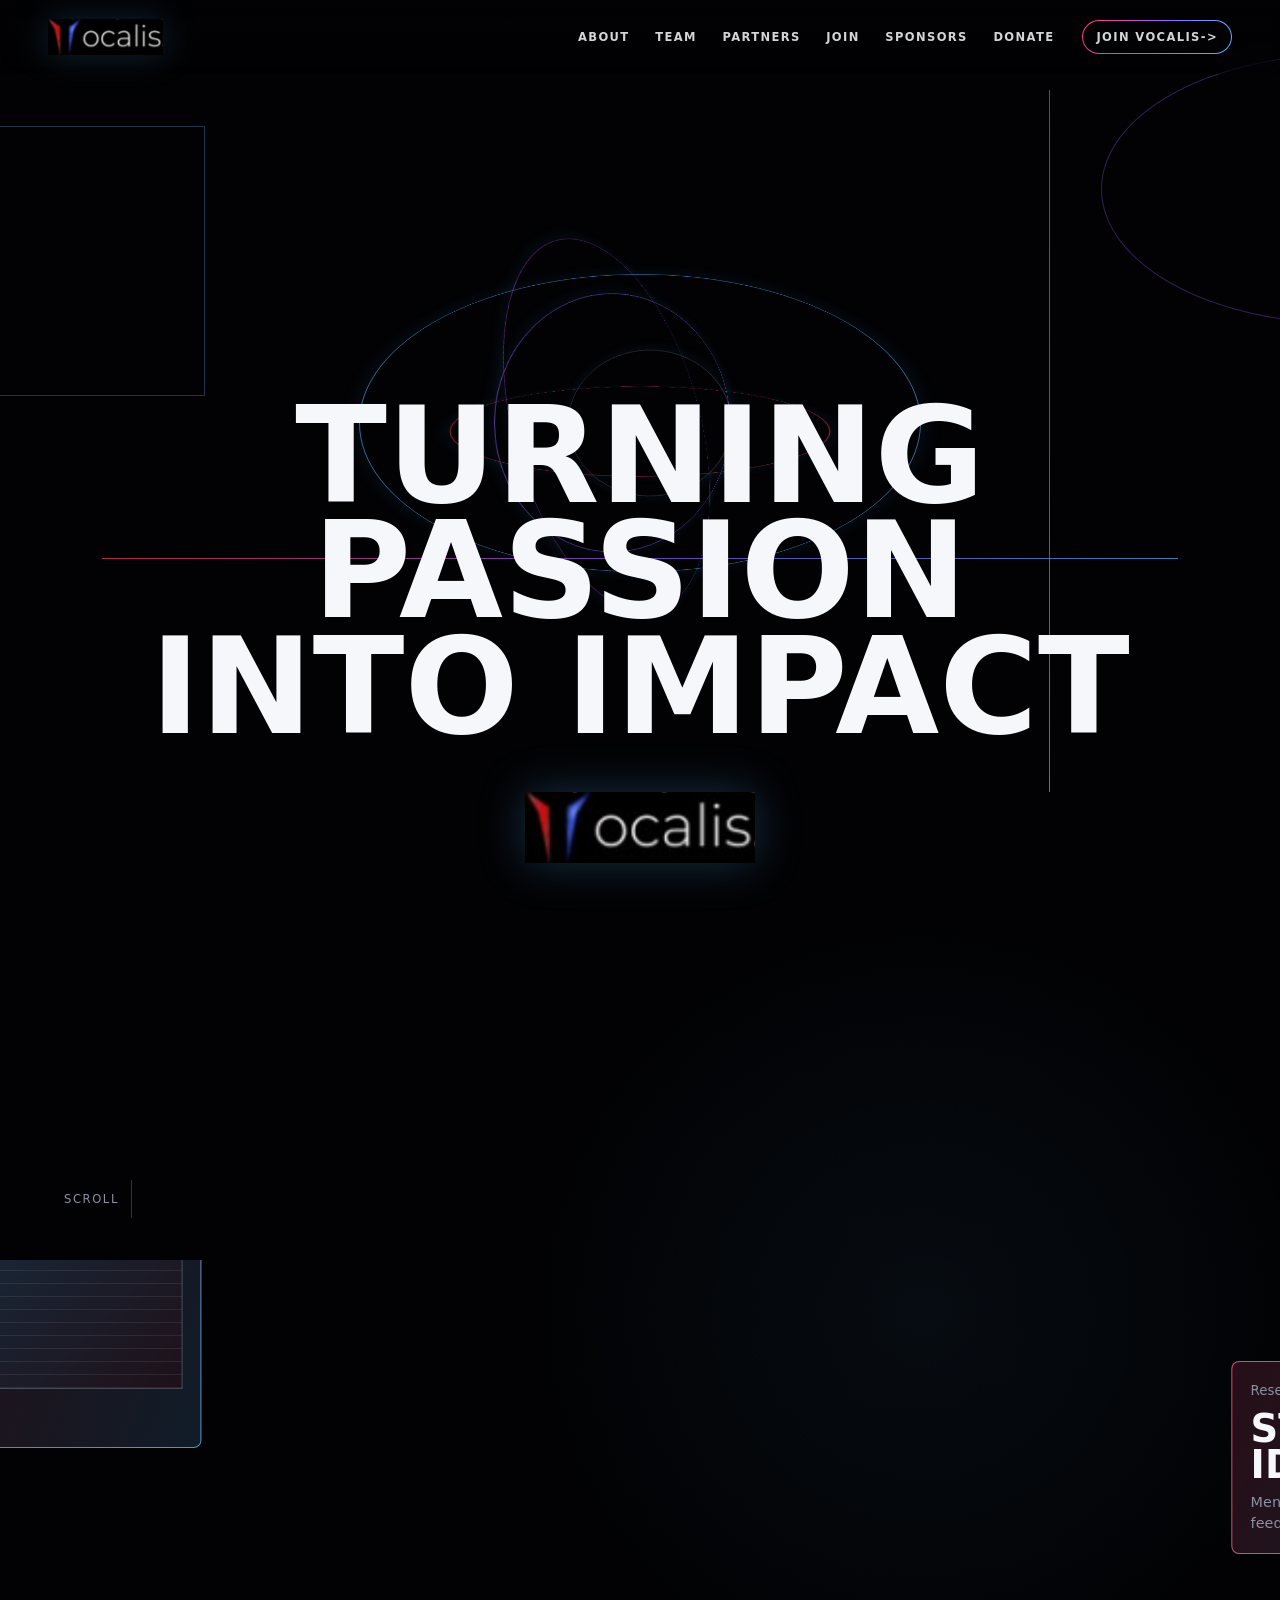
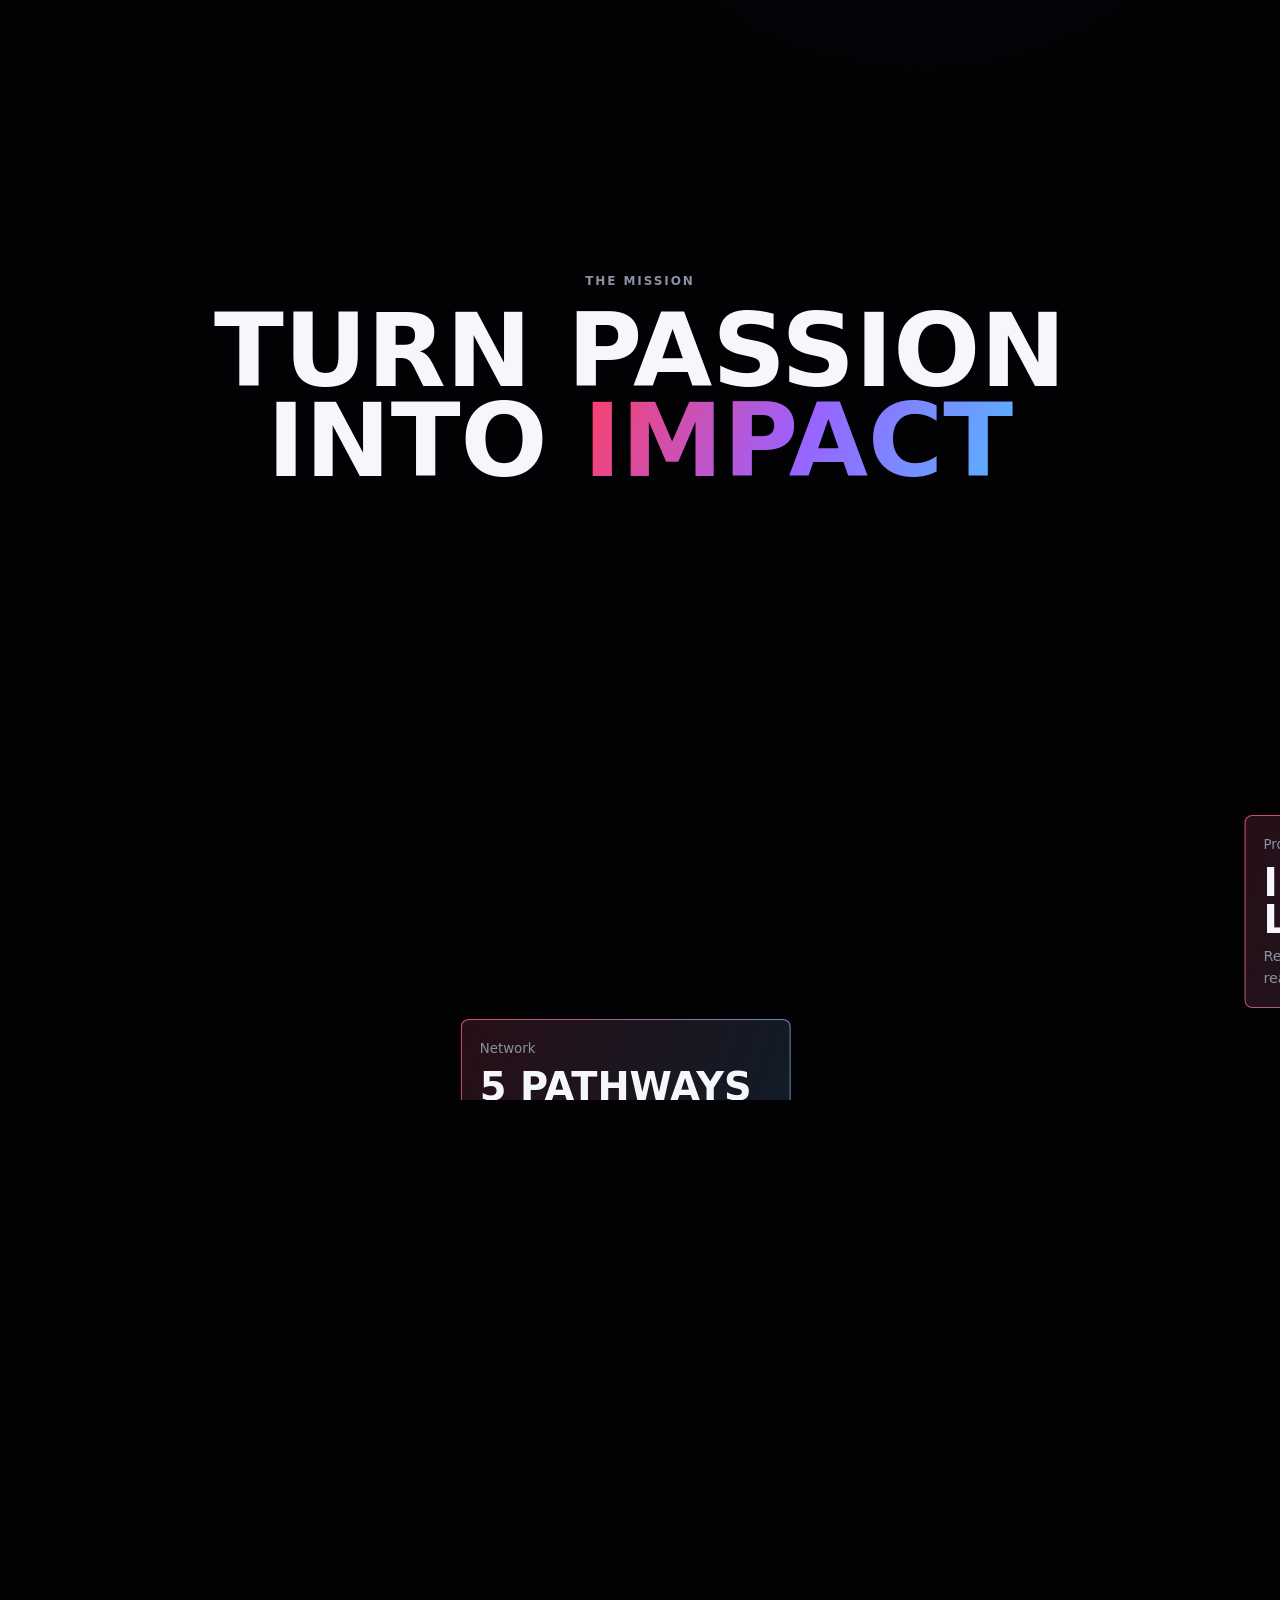
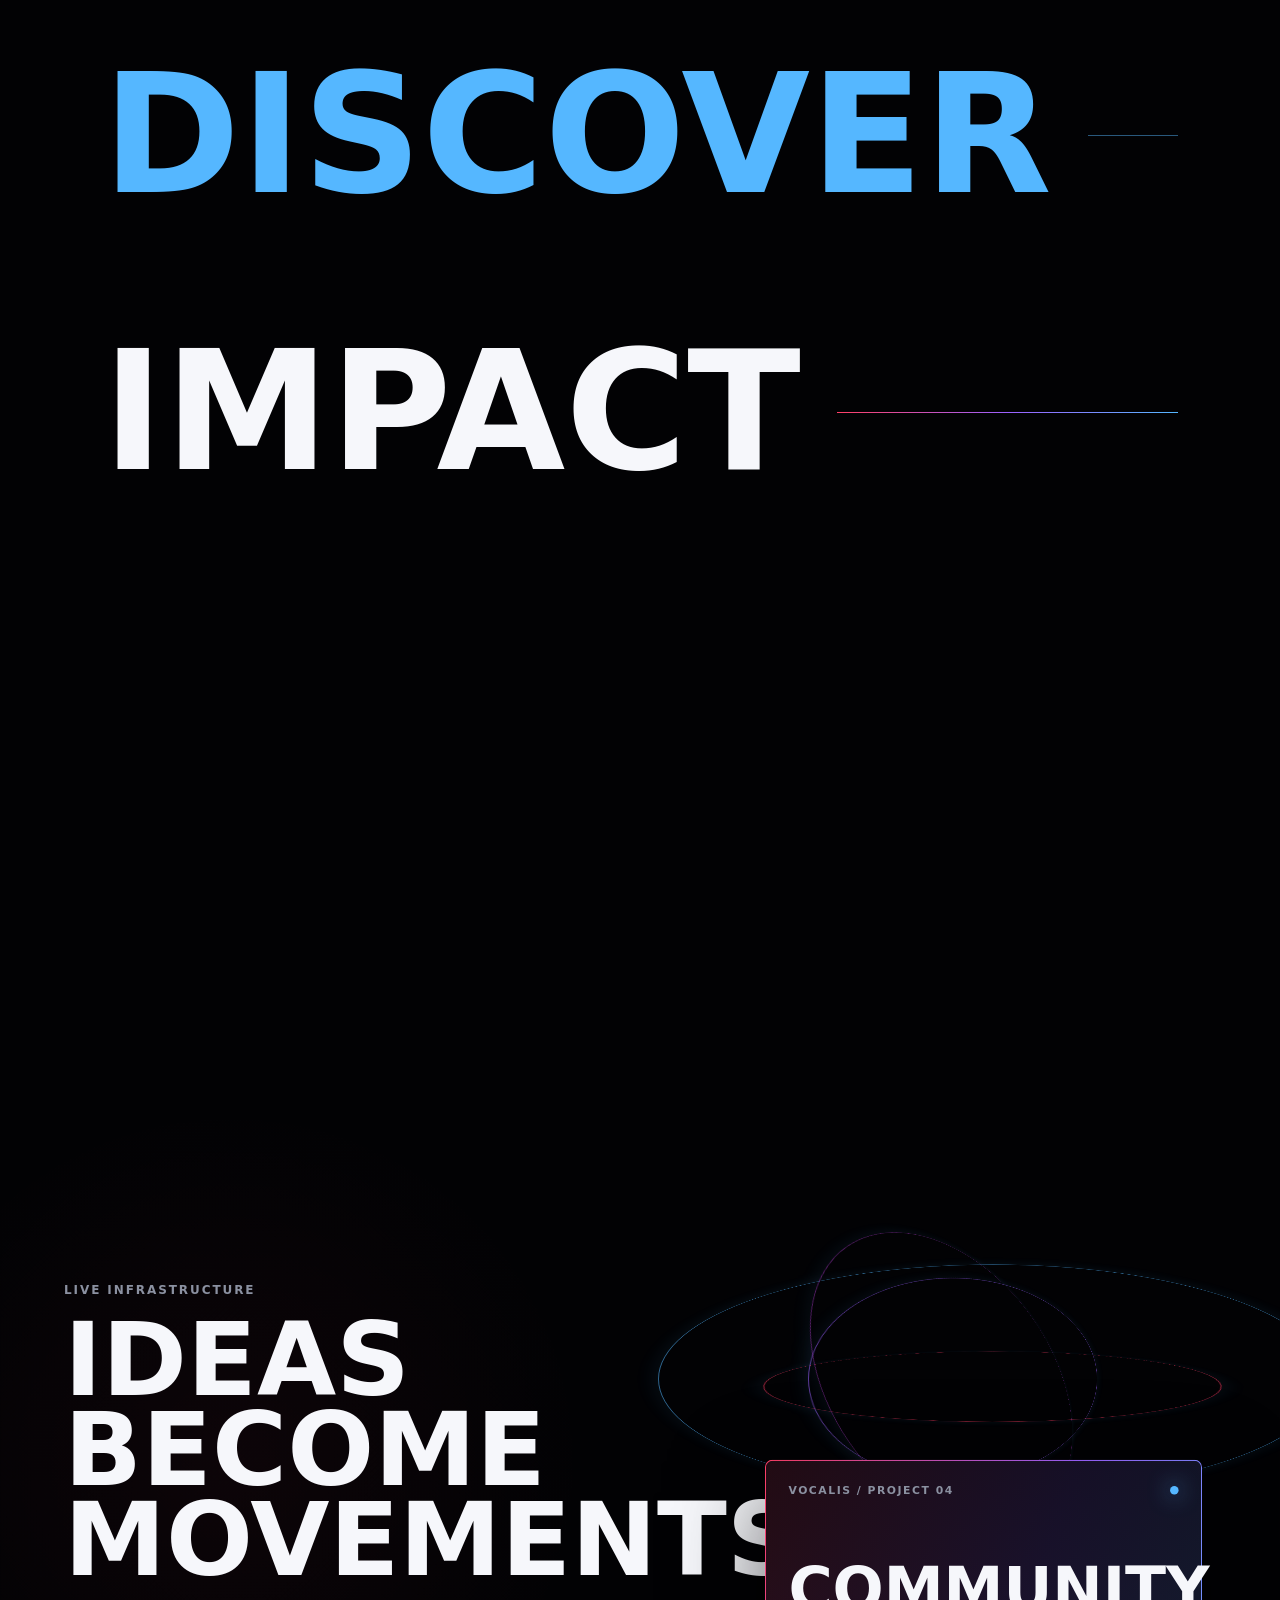
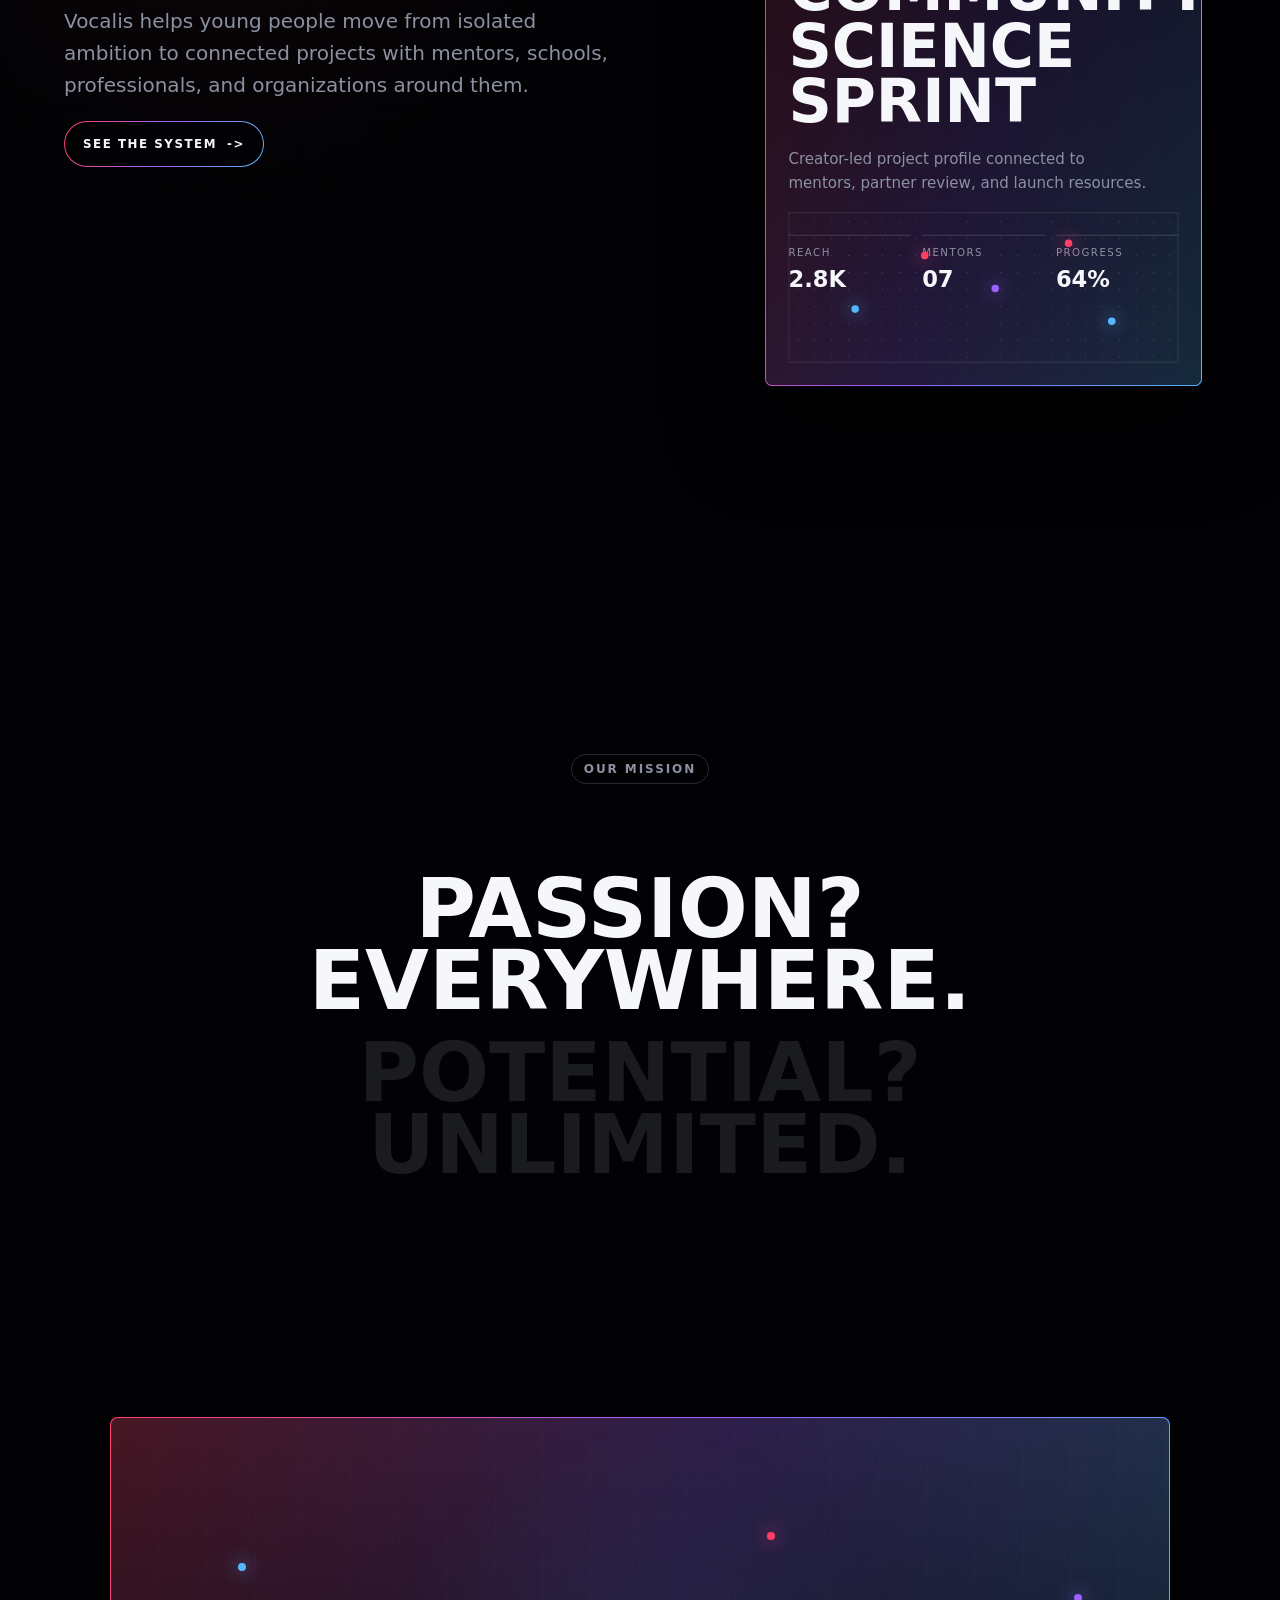
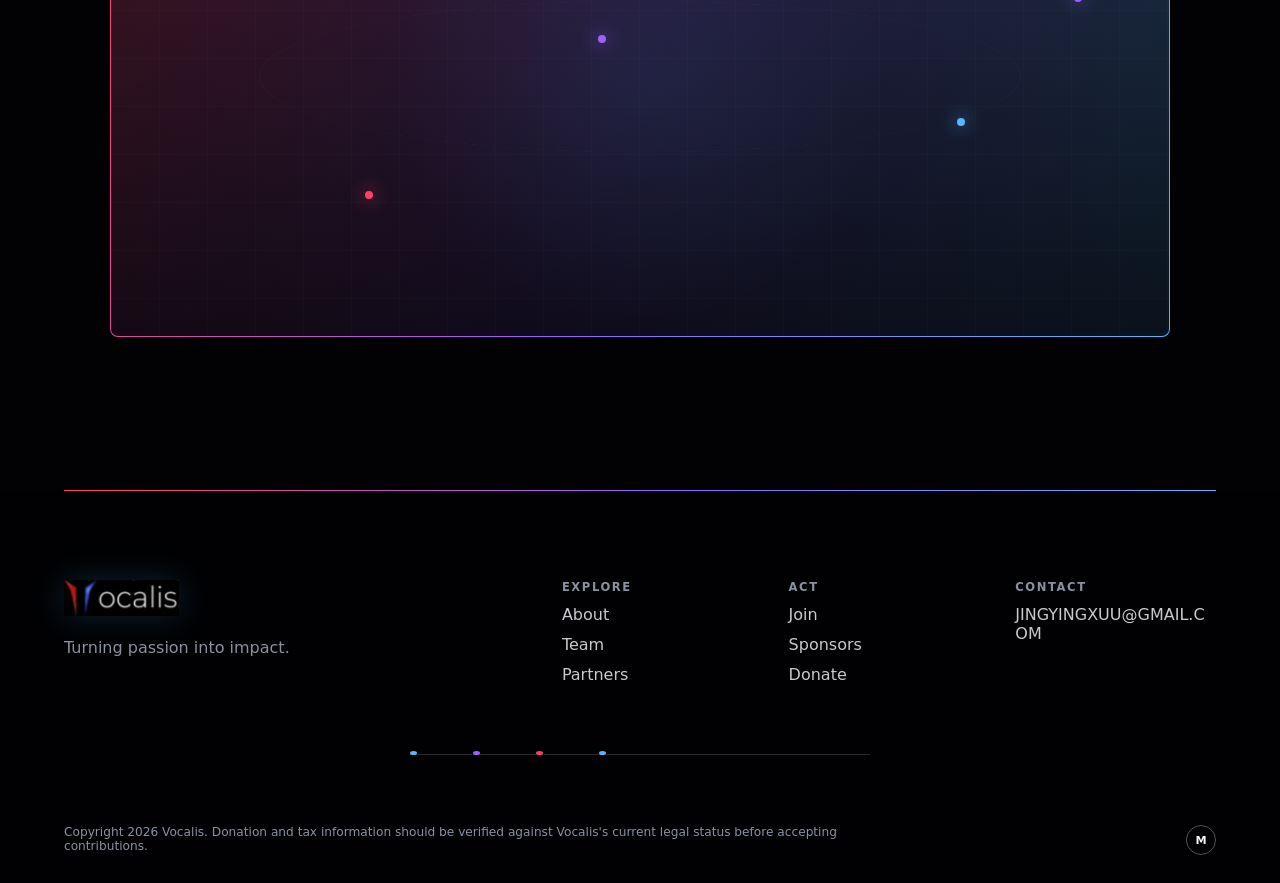
==== index.html @ 4606bf66 "Initial commit" ====
<!doctype html>
<html lang="en">
  <head>
    <meta charset="utf-8">
    <meta name="viewport" content="width=device-width, initial-scale=1">
    <meta name="description" content="Vocalis connects youth ideas with mentorship, resources, professional expertise, and institutional networks.">
    <title>Vocalis | Turning passion into impact</title>
    <link rel="icon" href="favicon.svg" type="image/svg+xml">
    <link rel="stylesheet" href="styles.css">
  </head>
  <body data-page="home">
    <a class="skip-link" href="#main">Skip to content</a>
    <canvas id="network-canvas" aria-hidden="true"></canvas>
    <div class="page-transition" aria-hidden="true"><span></span></div>

    <header class="site-header" data-site-header>
      <a class="brand" href="index.html" aria-label="Vocalis home" data-transition>
        <img class="brand-logo" src="Vocalis Logo.png" alt="Vocalis">
      </a>
      <nav class="primary-nav" aria-label="Primary navigation">
        <a href="about.html" data-transition>About</a>
        <a href="team.html" data-transition>Team</a>
        <a href="partners.html" data-transition>Partners</a>
        <a href="join.html" data-transition>Join</a>
        <a href="sponsors.html" data-transition>Sponsors</a>
        <a href="donate.html" data-transition>Donate</a>
      </nav>
      <a class="header-action" href="join.html" data-transition>Join Vocalis <span aria-hidden="true">-&gt;</span></a>
    </header>

    <main id="main">
      <section class="section home-hero scroll-scene" aria-labelledby="home-title">
        <div class="edge-geometry" aria-hidden="true">
          <span class="corner-frame frame-left"></span>
          <span class="corner-frame frame-right"></span>
          <span class="axis-line axis-one"></span>
          <span class="axis-line axis-two"></span>
        </div>
        <div class="wire-object hero-wire" aria-hidden="true">
          <span class="wire-ring ring-a"></span>
          <span class="wire-ring ring-b"></span>
          <span class="wire-ring ring-c"></span>
          <span class="wire-ring ring-d"></span>
          <span class="wire-ring ring-e"></span>
        </div>
        <div class="hero-center">
          <h1 id="home-title">Turning passion into impact</h1>
          <img class="hero-logo" src="Vocalis Logo.png" alt="Vocalis">
        </div>
        <div class="scroll-indicator" aria-hidden="true">
          <span>Scroll</span>
          <i></i>
        </div>
      </section>

      <section class="section constellation scroll-scene" aria-labelledby="constellation-title">
        <div class="constellation-title">
          <p class="eyebrow">The mission</p>
          <h2 id="constellation-title">Turn passion into <span>impact</span></h2>
        </div>
        <div class="collage-card research-card" style="--from-x: 34vw; --from-y: -24vh;">
          <small>Research</small>
          <strong>Student idea lab</strong>
          <p>Mentorship, review, and expert feedback around early concepts.</p>
        </div>
        <div class="collage-card data-card" style="--from-x: -38vw; --from-y: -2vh;">
          <small>Signal</small>
          <strong>137%</strong>
          <p>More reach when young builders are connected to institutions.</p>
        </div>
        <div class="collage-card photo-card" style="--from-x: -28vw; --from-y: -28vh;">
          <span></span>
          <small>Field note</small>
        </div>
        <div class="collage-card stats-card" style="--from-x: 6vw; --from-y: 34vh;">
          <small>Network</small>
          <strong>5 pathways</strong>
          <p>Students, mentors, leaders, partners, chapters.</p>
        </div>
        <div class="collage-card project-card" style="--from-x: 33vw; --from-y: 25vh;">
          <small>Project</small>
          <strong>Idea to launch</strong>
          <p>Resources move toward the people ready to build.</p>
        </div>
      </section>

      <section class="section action-stack scroll-scene" aria-label="Vocalis process">
        <div class="stack-word word-blue">
          <span>Discover</span>
          <i aria-hidden="true"></i>
        </div>
        <div class="stack-word word-violet">
          <span>Connect</span>
          <i aria-hidden="true"></i>
        </div>
        <div class="stack-word word-red">
          <span>Create</span>
          <i aria-hidden="true"></i>
        </div>
        <div class="stack-word word-white">
          <span>Impact</span>
          <i aria-hidden="true"></i>
        </div>
      </section>

      <section class="section platform-section scroll-scene" aria-labelledby="platform-title">
        <div class="wire-object platform-wire" aria-hidden="true">
          <span class="wire-ring ring-a"></span>
          <span class="wire-ring ring-b"></span>
          <span class="wire-ring ring-c"></span>
          <span class="wire-ring ring-d"></span>
        </div>
        <div class="platform-copy">
          <p class="eyebrow">Live infrastructure</p>
          <h2 id="platform-title">Ideas become movements.</h2>
          <p>Vocalis helps young people move from isolated ambition to connected projects with mentors, schools, professionals, and organizations around them.</p>
          <a class="gradient-button" href="about.html" data-transition>See the system <span aria-hidden="true">-&gt;</span></a>
        </div>
        <div class="project-interface" aria-label="Project profile preview">
          <div class="interface-topline">
            <span>VOCALIS / PROJECT 04</span>
            <i></i>
          </div>
          <h3>Community science sprint</h3>
          <p>Creator-led project profile connected to mentors, partner review, and launch resources.</p>
          <dl>
            <div>
              <dt>Reach</dt>
              <dd>2.8K</dd>
            </div>
            <div>
              <dt>Mentors</dt>
              <dd>07</dd>
            </div>
            <div>
              <dt>Progress</dt>
              <dd>64%</dd>
            </div>
          </dl>
          <div class="interface-map" aria-hidden="true">
            <span style="--x: 16%; --y: 62%;"></span>
            <span style="--x: 34%; --y: 26%;"></span>
            <span style="--x: 52%; --y: 48%;"></span>
            <span style="--x: 71%; --y: 18%;"></span>
            <span style="--x: 82%; --y: 70%;"></span>
          </div>
        </div>
      </section>

      <section class="section mission-burst scroll-scene" aria-labelledby="burst-title">
        <p class="outline-label">Our mission</p>
        <h2 id="burst-title">
          <span>Passion? Everywhere.</span>
          <span>Potential? Unlimited.</span>
          <span>Impact? Make it real.</span>
        </h2>
        <div class="network-window" aria-hidden="true">
          <span class="window-node" style="--x: 12%; --y: 28%;"></span>
          <span class="window-node" style="--x: 24%; --y: 72%;"></span>
          <span class="window-node" style="--x: 46%; --y: 42%;"></span>
          <span class="window-node" style="--x: 62%; --y: 22%;"></span>
          <span class="window-node" style="--x: 80%; --y: 58%;"></span>
          <span class="window-node" style="--x: 91%; --y: 34%;"></span>
        </div>
      </section>
    </main>

    <footer class="site-footer">
      <div class="footer-line" aria-hidden="true"></div>
      <div class="footer-brand">
        <a class="brand" href="index.html" data-transition><img class="brand-logo" src="Vocalis Logo.png" alt="Vocalis"></a>
        <p>Turning passion into impact.</p>
      </div>
      <div class="footer-columns">
        <div>
          <span>Explore</span>
          <a href="about.html" data-transition>About</a>
          <a href="team.html" data-transition>Team</a>
          <a href="partners.html" data-transition>Partners</a>
        </div>
        <div>
          <span>Act</span>
          <a href="join.html" data-transition>Join</a>
          <a href="sponsors.html" data-transition>Sponsors</a>
          <a href="donate.html" data-transition>Donate</a>
        </div>
        <div>
          <span>Contact</span>
          <a href="mailto:JINGYINGXUU@GMAIL.COM">JINGYINGXUU@GMAIL.COM</a>
        </div>
      </div>
      <div class="pulse-line" aria-hidden="true"><span></span><span></span><span></span><span></span></div>
      <div class="footer-bottom">
        <p>Copyright 2026 Vocalis. Donation and tax information should be verified against Vocalis's current legal status before accepting contributions.</p>
        <div class="social-links" aria-label="Contact links">
          <a href="mailto:JINGYINGXUU@GMAIL.COM" aria-label="Email Vocalis">M</a>
        </div>
      </div>
    </footer>
    <script src="script.js"></script>
  </body>
</html>
---- styles.css ----
:root {
  --black: #020204;
  --black-soft: #07080c;
  --panel: rgba(8, 10, 16, 0.74);
  --white: #f6f7fb;
  --muted: #8b91a1;
  --line: rgba(255, 255, 255, 0.13);
  --blue: #55b7ff;
  --violet: #9b61ff;
  --red: #ff3f66;
  --magenta: #db4dff;
  --grad: linear-gradient(110deg, var(--red), var(--violet), var(--blue));
  --max: 1180px;
  --header-h: 74px;
  font-family: Inter, ui-sans-serif, system-ui, -apple-system, BlinkMacSystemFont, "Segoe UI", sans-serif;
}

* {
  box-sizing: border-box;
}

html {
  background: var(--black);
  color: var(--white);
  overflow-x: clip;
  scroll-behavior: smooth;
}

body {
  min-height: 100vh;
  margin: 0;
  overflow-x: clip;
  background:
    radial-gradient(circle at 72% 18%, rgba(85, 183, 255, 0.055), transparent 31vw),
    radial-gradient(circle at 18% 64%, rgba(255, 63, 102, 0.045), transparent 28vw),
    var(--black);
  color: var(--white);
}

body::before {
  position: fixed;
  inset: 0;
  z-index: -3;
  pointer-events: none;
  content: "";
  background-image: radial-gradient(circle, rgba(246, 247, 251, 0.24) 0.8px, transparent 1px);
  background-size: 32px 32px;
  mask-image: linear-gradient(to bottom, rgba(0, 0, 0, 0.94), rgba(0, 0, 0, 0.38));
}

a {
  color: inherit;
  text-decoration: none;
}

button,
input,
textarea,
select {
  font: inherit;
}

button {
  color: inherit;
}

#network-canvas {
  position: fixed;
  inset: 0;
  z-index: -2;
  width: 100%;
  height: 100%;
  pointer-events: none;
}

.skip-link {
  position: fixed;
  left: 16px;
  top: 12px;
  z-index: 100;
  padding: 10px 14px;
  transform: translateY(-150%);
  border: 1px solid var(--blue);
  background: var(--black);
}

.skip-link:focus {
  transform: translateY(0);
}

.site-header {
  position: fixed;
  top: 0;
  left: 0;
  z-index: 40;
  display: grid;
  grid-template-columns: auto 1fr auto;
  align-items: center;
  gap: 28px;
  width: 100%;
  min-height: var(--header-h);
  padding: 18px clamp(18px, 4vw, 48px);
  color: var(--white);
  background: linear-gradient(to bottom, rgba(2, 2, 4, 0.82), rgba(2, 2, 4, 0.18), transparent);
  backdrop-filter: blur(12px);
}

.brand {
  display: inline-flex;
  align-items: center;
  gap: 10px;
  width: max-content;
  font-size: 0.76rem;
  font-weight: 800;
  letter-spacing: 0.12em;
  text-transform: uppercase;
}

.brand-logo {
  display: block;
  width: clamp(92px, 9vw, 132px);
  height: auto;
  filter: drop-shadow(0 0 16px rgba(85, 183, 255, 0.18));
}

.brand-mark,
.hero-logo-mark {
  display: grid;
  place-items: center;
  width: 32px;
  aspect-ratio: 1;
  border: 1px solid transparent;
  border-radius: 50%;
  background:
    linear-gradient(var(--black), var(--black)) padding-box,
    var(--grad) border-box;
  box-shadow: 0 0 28px rgba(85, 183, 255, 0.18);
}

.primary-nav {
  display: flex;
  justify-content: flex-end;
  gap: clamp(12px, 2vw, 26px);
  min-width: 0;
  scrollbar-width: none;
}

.primary-nav::-webkit-scrollbar {
  display: none;
}

.primary-nav a,
.header-action {
  position: relative;
  display: inline-flex;
  align-items: center;
  min-height: 28px;
  font-size: 0.72rem;
  font-weight: 700;
  letter-spacing: 0.12em;
  text-transform: uppercase;
  color: rgba(246, 247, 251, 0.86);
}

.primary-nav a::before {
  position: absolute;
  left: -10px;
  width: 4px;
  height: 4px;
  border-radius: 50%;
  opacity: 0;
  content: "";
  background: var(--blue);
  box-shadow: 0 0 12px var(--blue);
  transform: scale(0.4);
  transition: opacity 180ms ease, transform 180ms ease;
}

.primary-nav a::after {
  position: absolute;
  left: -8px;
  top: 50%;
  width: 0;
  height: 1px;
  content: "";
  background: var(--grad);
  transition: width 220ms ease;
}

.primary-nav a:hover::before,
.primary-nav a:focus-visible::before,
.primary-nav a[aria-current="page"]::before {
  opacity: 1;
  transform: scale(1);
}

.primary-nav a:hover::after,
.primary-nav a:focus-visible::after {
  width: 22px;
}

.header-action {
  justify-content: center;
  padding: 9px 13px;
  border: 1px solid transparent;
  border-radius: 999px;
  background:
    linear-gradient(var(--black), var(--black)) padding-box,
    var(--grad) border-box;
}

.page-transition {
  position: fixed;
  inset: 0;
  z-index: 90;
  display: grid;
  place-items: center;
  visibility: hidden;
  opacity: 0;
  pointer-events: none;
  overflow: hidden;
  background:
    radial-gradient(circle at 50% 50%, rgba(85, 183, 255, 0.08), transparent 16%),
    rgba(2, 2, 4, 0);
  transition: opacity 420ms ease, visibility 420ms ease, background 900ms cubic-bezier(0.16, 1, 0.3, 1);
}

.page-transition::before,
.page-transition::after {
  position: absolute;
  left: 50%;
  top: 50%;
  width: min(140vw, 140vh);
  aspect-ratio: 1;
  border: 1px solid transparent;
  border-radius: 50%;
  content: "";
  opacity: 0;
  transform: translate(-50%, -50%) scale(1.8) rotate(0deg);
  transition: transform 980ms cubic-bezier(0.16, 1, 0.3, 1), opacity 680ms ease;
}

.page-transition::before {
  background:
    radial-gradient(circle, transparent 0 36%, rgba(85, 183, 255, 0.16) 36.2% 36.45%, transparent 36.7%),
    radial-gradient(circle, transparent 0 52%, rgba(155, 97, 255, 0.14) 52.2% 52.45%, transparent 52.7%),
    conic-gradient(from 45deg, rgba(255, 63, 102, 0), rgba(255, 63, 102, 0.4), rgba(155, 97, 255, 0.32), rgba(85, 183, 255, 0.38), rgba(255, 63, 102, 0));
  mask-image: radial-gradient(circle, transparent 0 26%, #000 27% 58%, transparent 59%);
}

.page-transition::after {
  width: min(86vw, 86vh);
  background-image:
    linear-gradient(rgba(246, 247, 251, 0.22) 1px, transparent 1px),
    linear-gradient(90deg, rgba(246, 247, 251, 0.22) 1px, transparent 1px);
  background-size: 44px 44px;
  opacity: 0;
}

.page-transition span {
  position: relative;
  z-index: 2;
  width: 10px;
  aspect-ratio: 1;
  border-radius: 50%;
  background: var(--blue);
  box-shadow: 0 0 30px var(--blue), 0 0 90px rgba(155, 97, 255, 0.65);
  transform: scale(0.35);
  transition: transform 980ms cubic-bezier(0.16, 1, 0.3, 1), box-shadow 980ms ease;
}

.page-transition.is-active {
  visibility: visible;
  opacity: 1;
  background:
    radial-gradient(circle at 50% 50%, rgba(85, 183, 255, 0.12), transparent 19%),
    rgba(2, 2, 4, 0.985);
}

.page-transition.is-active::before,
.page-transition.is-active::after {
  opacity: 1;
  transform: translate(-50%, -50%) scale(0.08) rotate(150deg);
}

.page-transition.is-active span {
  transform: scale(1);
  box-shadow: 0 0 36px var(--blue), 0 0 150px rgba(155, 97, 255, 0.78), 0 0 260px rgba(255, 63, 102, 0.24);
}

.page-transition.is-arriving {
  visibility: visible;
  opacity: 1;
  background:
    radial-gradient(circle at 50% 50%, rgba(85, 183, 255, 0.08), transparent 24%),
    rgba(2, 2, 4, 0);
  animation: transition-arrive 980ms cubic-bezier(0.16, 1, 0.3, 1) forwards;
}

.page-transition.is-arriving::before,
.page-transition.is-arriving::after {
  opacity: 0.9;
  transform: translate(-50%, -50%) scale(0.08) rotate(150deg);
  animation: transition-field-open 980ms cubic-bezier(0.16, 1, 0.3, 1) forwards;
}

.page-transition.is-arriving span {
  transform: scale(1);
  animation: transition-node-open 980ms cubic-bezier(0.16, 1, 0.3, 1) forwards;
}

body.is-page-exiting .site-header,
body.is-page-exiting main,
body.is-page-exiting .site-footer {
  opacity: 0.16;
  filter: blur(8px);
  transform: scale(0.92);
  transform-origin: 50vw 50vh;
  transition: opacity 820ms ease, filter 820ms ease, transform 980ms cubic-bezier(0.16, 1, 0.3, 1);
}

body.is-page-exiting #network-canvas {
  opacity: 0.35;
  filter: blur(2px) saturate(1.5);
  transform: scale(0.82);
  transition: opacity 820ms ease, filter 820ms ease, transform 980ms cubic-bezier(0.16, 1, 0.3, 1);
}

body.is-page-arriving main,
body.is-page-arriving .site-header,
body.is-page-arriving .site-footer {
  animation: page-arrive 980ms cubic-bezier(0.16, 1, 0.3, 1) both;
}

@keyframes transition-arrive {
  0% { opacity: 1; background-color: rgba(2, 2, 4, 0.985); }
  100% { opacity: 0; visibility: hidden; background-color: rgba(2, 2, 4, 0); }
}

@keyframes transition-field-open {
  0% { opacity: 0.9; transform: translate(-50%, -50%) scale(0.08) rotate(150deg); }
  100% { opacity: 0; transform: translate(-50%, -50%) scale(1.65) rotate(310deg); }
}

@keyframes transition-node-open {
  0% { opacity: 1; transform: scale(1); }
  100% { opacity: 0; transform: scale(34); }
}

@keyframes page-arrive {
  0% { opacity: 0.18; filter: blur(8px); transform: scale(1.04); }
  100% { opacity: 1; filter: blur(0); transform: scale(1); }
}

.section {
  position: relative;
  display: grid;
  min-height: 100svh;
  padding: clamp(90px, 12vw, 160px) clamp(18px, 5vw, 70px);
  isolation: isolate;
  overflow-x: clip;
}

.home-hero {
  place-items: center;
  min-height: 140svh;
}

.hero-center {
  position: sticky;
  top: 21vh;
  display: grid;
  place-items: center;
  text-align: center;
  transform: translateY(calc(var(--progress, 0) * -8vh)) scale(calc(1 - var(--progress, 0) * 0.08));
  opacity: calc(1 - var(--progress, 0) * 0.78);
}

.hero-center h1 {
  max-width: 980px;
  margin: 0;
  font-size: clamp(4rem, 10.5vw, 10.5rem);
  line-height: 0.86;
  letter-spacing: 0;
  text-transform: uppercase;
}

.hero-logo {
  display: block;
  width: clamp(150px, 18vw, 250px);
  height: auto;
  margin-top: clamp(24px, 4vw, 48px);
  filter: drop-shadow(0 0 22px rgba(85, 183, 255, 0.25));
}

.hero-logo-mark {
  width: 50px;
  font-size: 1rem;
}

.wire-object {
  position: absolute;
  inset: auto;
  width: min(72vw, 720px);
  aspect-ratio: 1;
  transform-style: preserve-3d;
  perspective: 900px;
  pointer-events: none;
}

.hero-wire {
  top: 7vh;
  left: 50%;
  translate: -50% 0;
  opacity: 0.95;
  transform: rotateX(calc(58deg + var(--progress, 0) * 28deg)) rotateZ(calc(var(--progress, 0) * -42deg));
}

.wire-ring {
  position: absolute;
  inset: 11%;
  border: 1px solid rgba(85, 183, 255, 0.62);
  border-radius: 50%;
  box-shadow: 0 0 30px rgba(85, 183, 255, 0.1);
  animation: ring-spin 16s linear infinite;
}

.wire-ring.ring-b {
  inset: 17%;
  border-color: rgba(155, 97, 255, 0.7);
  animation-duration: 22s;
  transform: rotateY(62deg);
}

.wire-ring.ring-c {
  inset: 24%;
  border-color: rgba(255, 63, 102, 0.68);
  animation-duration: 18s;
  animation-direction: reverse;
  transform: rotateX(64deg);
}

.wire-ring.ring-d {
  inset: 4%;
  border-color: rgba(219, 77, 255, 0.46);
  animation-duration: 27s;
  transform: rotateX(24deg) rotateY(74deg);
}

.wire-ring.ring-e {
  inset: 31%;
  border-color: rgba(246, 247, 251, 0.25);
  animation-duration: 14s;
  transform: rotateY(-54deg);
}

@keyframes ring-spin {
  to {
    rotate: 360deg;
  }
}

.edge-geometry {
  position: absolute;
  inset: 0;
  overflow: hidden;
  pointer-events: none;
}

.corner-frame,
.axis-line {
  position: absolute;
  display: block;
  opacity: 0.68;
}

.corner-frame {
  width: 38vw;
  max-width: 560px;
  aspect-ratio: 1.8;
  border: 1px solid rgba(85, 183, 255, 0.42);
}

.frame-left {
  left: -22vw;
  top: 14vh;
}

.frame-right {
  right: -24vw;
  top: 6vh;
  border-color: rgba(155, 97, 255, 0.48);
  border-radius: 50%;
}

.axis-line {
  background: var(--grad);
  transform: translate3d(calc(var(--progress, 0) * -40px), calc(var(--progress, 0) * 60px), 0);
}

.axis-one {
  top: 62vh;
  left: 8vw;
  width: 84vw;
  height: 1px;
}

.axis-two {
  top: 10vh;
  right: 18vw;
  width: 1px;
  height: 78vh;
}

.scroll-indicator {
  position: absolute;
  left: clamp(18px, 5vw, 70px);
  bottom: 42px;
  display: inline-flex;
  align-items: center;
  gap: 12px;
  font-size: 0.72rem;
  letter-spacing: 0.14em;
  color: var(--muted);
  text-transform: uppercase;
}

.scroll-indicator i {
  position: relative;
  display: block;
  width: 1px;
  height: 38px;
  background: rgba(255, 255, 255, 0.2);
  overflow: hidden;
}

.scroll-indicator i::after {
  position: absolute;
  left: 0;
  top: -18px;
  width: 1px;
  height: 18px;
  content: "";
  background: var(--blue);
  animation: scroll-drop 1.6s ease-in-out infinite;
}

@keyframes scroll-drop {
  to {
    transform: translateY(62px);
  }
}

.constellation {
  min-height: 160svh;
  place-items: center;
  overflow: hidden;
}

.constellation-title {
  position: sticky;
  top: 24vh;
  z-index: 3;
  text-align: center;
}

.eyebrow,
.page-kicker,
.outline-label {
  margin: 0 0 18px;
  font-size: 0.75rem;
  font-weight: 800;
  letter-spacing: 0.16em;
  color: var(--muted);
  text-transform: uppercase;
}

.constellation h2,
.platform-copy h2,
.mission-burst h2,
.page-hero h1,
.about-statement h2,
.network-copy h2,
.founder-copy h2,
.leads-section h2,
.build-with-us h2,
.join-heading h1,
.donate-hero h1,
.donation-section h2,
.sponsor-contact h2 {
  margin: 0;
  font-size: clamp(3.2rem, 8vw, 9.4rem);
  line-height: 0.88;
  letter-spacing: 0;
  text-transform: uppercase;
}

.constellation h2 span,
.sponsors-hero h1 span {
  color: transparent;
  background: var(--grad);
  background-clip: text;
}

.collage-card {
  position: absolute;
  z-index: 2;
  width: min(34vw, 330px);
  min-height: 138px;
  padding: 18px;
  border: 1px solid rgba(255, 255, 255, 0.12);
  border-radius: 8px;
  background:
    linear-gradient(rgba(7, 8, 12, 0.84), rgba(7, 8, 12, 0.84)) padding-box,
    linear-gradient(110deg, rgba(255, 63, 102, 0.8), rgba(85, 183, 255, 0.72)) border-box;
  color: var(--white);
  transform: translate3d(calc((1 - var(--progress, 0)) * var(--from-x)), calc((1 - var(--progress, 0)) * var(--from-y)), 0);
}

.collage-card small,
.collage-card p {
  color: var(--muted);
}

.collage-card strong {
  display: block;
  margin: 12px 0 8px;
  font-size: clamp(1.5rem, 3vw, 2.5rem);
  line-height: 0.95;
  text-transform: uppercase;
}

.collage-card p {
  margin: 0;
  font-size: 0.9rem;
  line-height: 1.5;
}

.research-card {
  top: 22%;
  right: 12%;
}

.data-card {
  top: 43%;
  left: 7%;
  border-color: rgba(255, 63, 102, 0.44);
}

.photo-card {
  top: 16%;
  left: 18%;
  min-height: 210px;
}

.photo-card span {
  display: block;
  width: 100%;
  height: 132px;
  margin-bottom: 14px;
  border: 1px solid rgba(255, 255, 255, 0.18);
  background:
    linear-gradient(0deg, rgba(255, 255, 255, 0.08) 1px, transparent 1px) 0 0 / 100% 13px,
    linear-gradient(135deg, rgba(85, 183, 255, 0.18), rgba(255, 63, 102, 0.08)),
    #0b0d13;
}

.stats-card {
  bottom: 16%;
  left: 30%;
}

.project-card {
  right: 10%;
  bottom: 22%;
}

.action-stack {
  place-content: center;
  min-height: 150svh;
  gap: clamp(10px, 2vw, 22px);
}

.stack-word {
  position: relative;
  display: flex;
  align-items: center;
  gap: clamp(14px, 3vw, 36px);
  width: min(100%, 1120px);
  margin: 0 auto;
  font-size: clamp(4rem, 13vw, 13rem);
  font-weight: 900;
  line-height: 0.82;
  letter-spacing: 0;
  text-transform: uppercase;
  opacity: clamp(0, calc((var(--progress, 0) * 4) - var(--word-step, 0) + 1), 1);
  transform: translateY(calc((1 - var(--progress, 0)) * 22vh));
}

.stack-word:nth-child(1) { --word-step: 0; }
.stack-word:nth-child(2) { --word-step: 1; }
.stack-word:nth-child(3) { --word-step: 2; }
.stack-word:nth-child(4) { --word-step: 3; }

.stack-word i {
  display: block;
  flex: 1;
  min-width: 90px;
  height: 1px;
  background: currentColor;
  opacity: 0.48;
}

.word-blue { color: var(--blue); }
.word-violet { color: var(--violet); }
.word-red { color: var(--red); }
.word-white { color: var(--white); }
.word-white i { background: var(--grad); opacity: 1; }

.platform-section {
  grid-template-columns: minmax(0, 0.9fr) minmax(300px, 0.7fr);
  align-items: center;
  gap: clamp(34px, 7vw, 96px);
  min-height: 150svh;
}

.platform-wire {
  inset: 11vh auto auto 44%;
  width: min(84vw, 860px);
  opacity: 0.9;
  transform: rotateX(70deg) rotateZ(calc(var(--progress, 0) * 85deg));
}

.platform-copy {
  position: relative;
  z-index: 2;
  max-width: 680px;
}

.platform-copy p:not(.eyebrow),
.network-copy p,
.build-with-us p,
.sponsor-copy p,
.sponsor-contact p {
  max-width: 560px;
  color: var(--muted);
  font-size: clamp(1rem, 1.8vw, 1.25rem);
  line-height: 1.6;
}

.gradient-button {
  position: relative;
  display: inline-flex;
  align-items: center;
  justify-content: center;
  gap: 10px;
  min-height: 46px;
  padding: 12px 18px;
  border: 1px solid transparent;
  border-radius: 999px;
  background:
    linear-gradient(var(--black), var(--black)) padding-box,
    var(--grad) border-box;
  color: var(--white);
  font-size: 0.74rem;
  font-weight: 900;
  letter-spacing: 0.13em;
  text-transform: uppercase;
  cursor: pointer;
  transition: transform 180ms ease, box-shadow 180ms ease;
}

.gradient-button:hover,
.gradient-button:focus-visible {
  transform: translateY(-2px);
  box-shadow: 0 0 32px rgba(85, 183, 255, 0.18);
}

.project-interface {
  position: sticky;
  top: 18vh;
  z-index: 3;
  min-height: 560px;
  padding: 24px;
  border: 1px solid transparent;
  border-radius: 8px;
  background:
    linear-gradient(rgba(3, 4, 8, 0.88), rgba(6, 7, 12, 0.8)) padding-box,
    var(--grad) border-box;
  box-shadow: 0 34px 100px rgba(0, 0, 0, 0.6);
  transform: translateY(calc((1 - var(--progress, 0)) * 22vh)) scale(calc(0.94 + var(--progress, 0) * 0.08));
}

.interface-topline {
  display: flex;
  align-items: center;
  justify-content: space-between;
  color: var(--muted);
  font-size: 0.72rem;
  font-weight: 800;
  letter-spacing: 0.14em;
}

.interface-topline i {
  width: 9px;
  aspect-ratio: 1;
  border-radius: 50%;
  background: var(--blue);
  box-shadow: 0 0 24px var(--blue);
}

.project-interface h3 {
  margin: 70px 0 18px;
  font-size: clamp(2.2rem, 5vw, 4.7rem);
  line-height: 0.93;
  text-transform: uppercase;
}

.project-interface p {
  max-width: 390px;
  color: var(--muted);
  line-height: 1.6;
}

.project-interface dl {
  display: grid;
  grid-template-columns: repeat(3, 1fr);
  gap: 12px;
  margin: 42px 0;
}

.project-interface dl div {
  padding-top: 12px;
  border-top: 1px solid rgba(255, 255, 255, 0.16);
}

.project-interface dt {
  color: var(--muted);
  font-size: 0.68rem;
  letter-spacing: 0.14em;
  text-transform: uppercase;
}

.project-interface dd {
  margin: 8px 0 0;
  font-size: 1.5rem;
  font-weight: 900;
}

.interface-map {
  position: absolute;
  left: 24px;
  right: 24px;
  bottom: 24px;
  height: 160px;
  border: 1px solid rgba(255, 255, 255, 0.11);
  background-image: radial-gradient(circle, rgba(246, 247, 251, 0.2) 0.7px, transparent 1px);
  background-size: 18px 18px;
}

.interface-map span,
.window-node {
  position: absolute;
  left: var(--x);
  top: var(--y);
  width: 8px;
  aspect-ratio: 1;
  border-radius: 50%;
  background: var(--blue);
  box-shadow: 0 0 18px var(--blue);
  animation: node-pulse 3.4s ease-in-out infinite;
}

.interface-map span:nth-child(2n),
.window-node:nth-child(2n) {
  background: var(--red);
  box-shadow: 0 0 18px var(--red);
  animation-delay: 0.8s;
}

.interface-map span:nth-child(3n),
.window-node:nth-child(3n) {
  background: var(--violet);
  box-shadow: 0 0 18px var(--violet);
  animation-delay: 1.4s;
}

@keyframes node-pulse {
  50% {
    transform: scale(1.7);
    opacity: 0.55;
  }
}

.mission-burst {
  place-items: center;
  text-align: center;
  gap: clamp(34px, 5vw, 70px);
}

.outline-label {
  display: inline-flex;
  justify-self: center;
  padding: 7px 12px;
  border: 1px solid rgba(255, 255, 255, 0.16);
  border-radius: 999px;
}

.mission-burst h2 {
  display: grid;
  gap: 0.08em;
  max-width: 1100px;
  font-size: clamp(2.5rem, 7vw, 7.8rem);
}

.mission-burst h2 span {
  opacity: clamp(0, calc((var(--progress, 0) * 3) - var(--line-step, 0) + 1), 1);
  transform: scale(calc(0.92 + var(--progress, 0) * 0.08));
}

.mission-burst h2 span:nth-child(1) { --line-step: 0; }
.mission-burst h2 span:nth-child(2) { --line-step: 0.9; }
.mission-burst h2 span:nth-child(3) { --line-step: 1.8; }

.network-window {
  position: relative;
  width: min(1060px, 100%);
  min-height: clamp(280px, 46vw, 520px);
  border: 1px solid transparent;
  border-radius: 8px;
  background:
    radial-gradient(circle at 50% 50%, rgba(85, 183, 255, 0.08), transparent 42%),
    linear-gradient(rgba(7, 8, 12, 0.74), rgba(3, 4, 8, 0.92)) padding-box,
    var(--grad) border-box;
  overflow: hidden;
}

.network-window::before,
.network-window::after,
.node-system::before,
.lead-network::before,
.pathway-field::before,
.teo-visual::before {
  position: absolute;
  inset: 0;
  content: "";
  background-image:
    linear-gradient(rgba(255, 255, 255, 0.08) 1px, transparent 1px),
    linear-gradient(90deg, rgba(255, 255, 255, 0.08) 1px, transparent 1px);
  background-size: 48px 48px;
  opacity: 0.22;
  pointer-events: none;
}

.network-window::after {
  inset: 14%;
  border: 1px solid rgba(85, 183, 255, 0.26);
  border-radius: 50%;
  background: none;
  transform: rotateX(66deg);
}

.page-hero {
  place-content: center;
  min-height: 115svh;
  overflow: hidden;
}

.page-hero::before,
.page-hero::after {
  position: absolute;
  inset: 8%;
  z-index: 0;
  pointer-events: none;
  content: "";
}

.page-hero::before {
  border: 1px solid rgba(85, 183, 255, 0.18);
  border-radius: 50%;
  opacity: 0.72;
  transform: translate3d(calc((0.5 - var(--progress, 0)) * 8vw), calc(var(--progress, 0) * -4vh), 0) rotateX(72deg) rotateZ(calc(var(--progress, 0) * 120deg));
  box-shadow:
    0 0 0 18vw rgba(85, 183, 255, 0.01),
    inset 0 0 60px rgba(155, 97, 255, 0.05);
}

.page-hero::after {
  inset: 0;
  opacity: 0.28;
  background-image:
    linear-gradient(115deg, transparent 0 46%, rgba(255, 63, 102, 0.42) 46.1% 46.18%, transparent 46.3%),
    linear-gradient(68deg, transparent 0 55%, rgba(85, 183, 255, 0.38) 55.1% 55.2%, transparent 55.32%),
    radial-gradient(circle at 72% 32%, rgba(85, 183, 255, 0.2) 0 1px, transparent 1.6px),
    radial-gradient(circle at 24% 74%, rgba(255, 63, 102, 0.2) 0 1px, transparent 1.6px);
  background-size: 100% 100%, 100% 100%, 46px 46px, 38px 38px;
  transform: translateY(calc(var(--progress, 0) * -7vh));
}

.about-hero::before {
  left: 26%;
  right: -12%;
  border-color: rgba(85, 183, 255, 0.22);
}

.team-hero::before {
  inset: 2% -12% 12% 18%;
  border-color: rgba(155, 97, 255, 0.28);
}

.partners-hero::after {
  background-image:
    radial-gradient(circle at 76% 54%, rgba(246, 247, 251, 0.32) 0 1px, transparent 2px),
    radial-gradient(circle at 28% 40%, rgba(85, 183, 255, 0.32) 0 1px, transparent 2px),
    linear-gradient(122deg, transparent 0 58%, rgba(255, 63, 102, 0.45) 58.1% 58.18%, transparent 58.32%);
  background-size: 34px 34px, 42px 42px, 100% 100%;
}

.sponsors-hero::before {
  inset: 18% 2% 8% -18%;
  border-color: rgba(255, 63, 102, 0.22);
}

.page-kicker {
  position: relative;
  z-index: 2;
}

.page-hero h1 {
  position: relative;
  z-index: 2;
}

.sequenced-title {
  display: grid;
  gap: 0.1em;
}

.sequenced-title span {
  opacity: clamp(0, calc((var(--progress, 0) * 3) - var(--seq, 0) + 1), 1);
  transform: translateY(calc((1 - var(--progress, 0)) * 8vh));
}

.sequenced-title span:nth-child(1) { --seq: 0; }
.sequenced-title span:nth-child(2) { --seq: 1; }
.sequenced-title span:nth-child(3) { --seq: 2; }

.about-intro {
  grid-template-columns: 1fr 1fr;
  align-items: center;
  gap: clamp(34px, 6vw, 80px);
}

.about-intro::before,
.network-explainer::before,
.partner-feature::before,
.build-with-us::before,
.join-section::before,
.sponsor-copy::before,
.sponsor-contact::before,
.donation-section::before,
.donate-hero::before {
  position: absolute;
  inset: 8% 4%;
  z-index: 0;
  pointer-events: none;
  content: "";
  opacity: 0.4;
  background:
    radial-gradient(circle at calc(18% + var(--progress, 0) * 58%) 42%, rgba(85, 183, 255, 0.12), transparent 22%),
    radial-gradient(circle at calc(88% - var(--progress, 0) * 48%) 62%, rgba(255, 63, 102, 0.1), transparent 24%),
    linear-gradient(112deg, transparent 0 34%, rgba(85, 183, 255, 0.28) 34.08% 34.16%, transparent 34.28%),
    linear-gradient(62deg, transparent 0 62%, rgba(155, 97, 255, 0.24) 62.08% 62.16%, transparent 62.28%);
  transform: translateY(calc((0.5 - var(--progress, 0)) * 8vh));
}

.about-intro > *,
.network-explainer > *,
.partner-feature > *,
.build-with-us > *,
.join-section > *,
.sponsor-copy > *,
.sponsor-contact > *,
.donation-section > *,
.donate-hero > * {
  position: relative;
  z-index: 2;
}

.about-statement h2 {
  font-size: clamp(3.8rem, 8vw, 8.8rem);
}

.text-block-grid {
  display: grid;
  gap: 18px;
}

.text-block-grid article {
  display: grid;
  grid-template-columns: 48px 1fr;
  gap: 18px;
  padding: 22px 0;
  border-top: 1px solid rgba(255, 255, 255, 0.12);
}

.text-block-grid span {
  color: var(--blue);
  font-size: 0.74rem;
  font-weight: 900;
  letter-spacing: 0.14em;
}

.text-block-grid p {
  margin: 0;
  color: rgba(246, 247, 251, 0.78);
  line-height: 1.7;
}

.network-explainer {
  grid-template-columns: minmax(280px, 0.65fr) minmax(420px, 1fr);
  align-items: center;
  gap: 50px;
}

.node-system {
  position: relative;
  min-height: 560px;
  border: 1px solid rgba(255, 255, 255, 0.12);
  border-radius: 8px;
  overflow: hidden;
  background:
    radial-gradient(circle at calc(20% + var(--progress, 0) * 45%) 45%, rgba(85, 183, 255, 0.12), transparent 34%),
    radial-gradient(circle at 78% 68%, rgba(255, 63, 102, 0.08), transparent 30%);
}

.node-system::after {
  position: absolute;
  inset: 20%;
  content: "";
  border: 1px solid rgba(155, 97, 255, 0.24);
  border-radius: 50%;
  transform: rotateX(64deg) rotateZ(calc(var(--progress, 0) * 50deg));
}

.node-system .node-label:nth-child(1) {
  transform: translate(-50%, -50%) translate(calc(var(--progress, 0) * 10vw), calc(var(--progress, 0) * 8vh));
}

.node-system .node-label:nth-child(2) {
  transform: translate(-50%, -50%) translate(calc(var(--progress, 0) * -9vw), calc(var(--progress, 0) * 9vh));
}

.node-system .node-label:nth-child(4) {
  transform: translate(-50%, -50%) translate(calc(var(--progress, 0) * 8vw), calc(var(--progress, 0) * -8vh));
}

.node-system .node-label:nth-child(5) {
  transform: translate(-50%, -50%) translate(calc(var(--progress, 0) * -10vw), calc(var(--progress, 0) * -7vh));
}

.node-label {
  position: absolute;
  left: var(--x);
  top: var(--y);
  z-index: 2;
  display: inline-flex;
  align-items: center;
  gap: 10px;
  color: rgba(246, 247, 251, 0.86);
  font-size: 0.78rem;
  font-weight: 900;
  letter-spacing: 0.12em;
  text-transform: uppercase;
  transform: translate(-50%, -50%);
}

.node-label::before {
  width: 10px;
  aspect-ratio: 1;
  border-radius: 50%;
  content: "";
  background: var(--blue);
  box-shadow: 0 0 22px var(--blue);
}

.team-hero,
.partners-hero,
.sponsors-hero {
  overflow: hidden;
}

.intersecting-circles {
  position: absolute;
  inset: 0;
  pointer-events: none;
}

.intersecting-circles span {
  position: absolute;
  left: 50%;
  top: 50%;
  width: min(82vw, 900px);
  aspect-ratio: 1;
  border: 1px solid rgba(85, 183, 255, 0.25);
  border-radius: 50%;
  transform: translate(-50%, -50%) rotateX(70deg) rotateZ(var(--r, 0deg));
  animation: slow-rotate 38s linear infinite;
}

.intersecting-circles span:nth-child(2) {
  --r: 60deg;
  border-color: rgba(155, 97, 255, 0.24);
  animation-duration: 46s;
}

.intersecting-circles span:nth-child(3) {
  --r: 120deg;
  border-color: rgba(255, 63, 102, 0.2);
  animation-direction: reverse;
  animation-duration: 54s;
}

@keyframes slow-rotate {
  to {
    rotate: 360deg;
  }
}

.founder-section {
  grid-template-columns: minmax(280px, 0.8fr) minmax(340px, 1fr) minmax(180px, 0.35fr);
  align-items: center;
  gap: clamp(26px, 4vw, 56px);
}

.portrait-frame {
  position: sticky;
  top: 18vh;
  display: block;
  min-height: 620px;
  border: 1px solid transparent;
  border-radius: 8px;
  background:
    linear-gradient(rgba(5, 6, 10, 0.86), rgba(5, 6, 10, 0.86)) padding-box,
    var(--grad) border-box;
  overflow: hidden;
  transition: transform 220ms ease, box-shadow 220ms ease;
}

.portrait-frame:hover,
.portrait-frame:focus-visible {
  transform: translateY(-4px);
  box-shadow: 0 0 60px rgba(85, 183, 255, 0.18);
}

.portrait-image {
  position: absolute;
  inset: 0;
  width: 100%;
  height: 100%;
  object-fit: cover;
  object-position: center;
  filter: grayscale(0.08) contrast(1.08) saturate(0.92);
}

.portrait-placeholder {
  position: absolute;
  inset: 0;
  display: grid;
  place-items: center;
  background:
    linear-gradient(0deg, rgba(255, 255, 255, 0.075) 1px, transparent 1px) 0 0 / 100% 16px,
    radial-gradient(circle at 50% 32%, rgba(246, 247, 251, 0.14), transparent 14%),
    linear-gradient(135deg, rgba(85, 183, 255, 0.1), rgba(255, 63, 102, 0.07));
}

.portrait-placeholder span {
  display: grid;
  place-items: center;
  width: 148px;
  aspect-ratio: 1;
  border: 1px solid rgba(246, 247, 251, 0.2);
  border-radius: 50%;
  color: rgba(246, 247, 251, 0.86);
  font-size: 3.5rem;
  font-weight: 900;
}

.portrait-frame i {
  position: absolute;
  left: 0;
  right: 0;
  height: 1px;
  background: rgba(246, 247, 251, 0.6);
  transform: translateX(calc((1 - var(--progress, 0)) * -24%));
}

.portrait-frame i:nth-of-type(1) { top: 28%; }
.portrait-frame i:nth-of-type(2) { top: 39%; transform: translateX(calc((1 - var(--progress, 0)) * 18%)); }
.portrait-frame i:nth-of-type(3) { top: 58%; }
.portrait-frame i:nth-of-type(4) { top: 73%; transform: translateX(calc((1 - var(--progress, 0)) * 28%)); }

.founder-copy h2 {
  margin-bottom: 28px;
}

.founder-copy p:not(.eyebrow) {
  color: rgba(246, 247, 251, 0.78);
  line-height: 1.7;
}

.profile-meta {
  align-self: end;
  padding-bottom: 7vh;
}

.profile-meta dl {
  display: grid;
  gap: 20px;
}

.profile-meta dt {
  color: var(--muted);
  font-size: 0.68rem;
  letter-spacing: 0.14em;
  text-transform: uppercase;
}

.profile-meta dd {
  margin: 5px 0 0;
  font-weight: 900;
  text-transform: uppercase;
}

.leads-section {
  align-content: center;
}

.lead-network {
  position: relative;
  display: grid;
  grid-template-columns: minmax(220px, 0.42fr) minmax(420px, 0.85fr);
  gap: clamp(22px, 4vw, 56px);
  align-items: center;
  width: min(1080px, 100%);
  min-height: 640px;
  margin-top: 50px;
  padding: clamp(24px, 5vw, 56px);
  border-top: 1px solid rgba(255, 255, 255, 0.12);
  border-bottom: 1px solid rgba(255, 255, 255, 0.12);
  overflow: hidden;
  background:
    radial-gradient(circle at 78% 38%, rgba(85, 183, 255, 0.1), transparent 30%),
    radial-gradient(circle at 18% 72%, rgba(255, 63, 102, 0.08), transparent 28%);
}

.lead-network::after {
  position: absolute;
  left: 4%;
  right: 4%;
  top: 54%;
  height: 1px;
  content: "";
  background: var(--grad);
  opacity: 0.5;
  transform: rotate(calc(-7deg + var(--progress, 0) * 13deg));
  transform-origin: center;
}

.lead-map-node {
  position: absolute;
  left: var(--x);
  top: var(--y);
  z-index: 1;
  width: 8px;
  aspect-ratio: 1;
  border-radius: 50%;
  background: var(--blue);
  box-shadow: 0 0 24px var(--blue);
  opacity: 0.78;
  animation: node-pulse 3.4s ease-in-out infinite;
}

.lead-map-node:nth-child(2n) {
  background: var(--violet);
  box-shadow: 0 0 24px var(--violet);
}

.lead-map-node:nth-child(3n) {
  background: var(--red);
  box-shadow: 0 0 24px var(--red);
}

.lead-node {
  position: relative;
  z-index: 2;
  max-width: 310px;
}

.lead-node-compact {
  grid-column: 1;
  max-width: 100%;
  padding: 22px 0 22px 24px;
  border-left: 1px solid rgba(255, 255, 255, 0.14);
  background: linear-gradient(90deg, rgba(255, 255, 255, 0.035), transparent 62%);
}

.marketing-a {
  align-self: end;
}

.marketing-b {
  align-self: start;
}

.lead-node::before {
  display: block;
  width: 13px;
  aspect-ratio: 1;
  margin-bottom: 14px;
  border-radius: 50%;
  content: "";
  background: var(--blue);
  box-shadow: 0 0 24px var(--blue);
  transition: transform 180ms ease;
}

.lead-node:hover::before {
  transform: scale(1.7);
}

.lead-node span {
  color: var(--muted);
  font-size: 0.72rem;
  font-weight: 900;
  letter-spacing: 0.13em;
  text-transform: uppercase;
}

.lead-node h3 {
  margin: 8px 0 0;
  font-size: clamp(1.75rem, 3.4vw, 3.8rem);
  line-height: 0.9;
  text-transform: uppercase;
}

.sebastian-profile {
  position: relative;
  z-index: 3;
  display: grid;
  grid-column: 2;
  grid-row: 1 / span 2;
  grid-template-columns: minmax(150px, 0.42fr) minmax(260px, 1fr);
  gap: clamp(18px, 3vw, 34px);
  align-items: center;
  padding: clamp(18px, 3vw, 30px);
  border: 1px solid transparent;
  border-radius: 8px;
  background:
    linear-gradient(rgba(5, 6, 10, 0.76), rgba(5, 6, 10, 0.9)) padding-box,
    var(--grad) border-box;
  box-shadow: 0 28px 90px rgba(0, 0, 0, 0.42);
  transform: translateY(calc((1 - var(--progress, 0)) * 8vh));
  transition: transform 220ms ease, box-shadow 220ms ease;
}

.sebastian-profile:hover,
.sebastian-profile:focus-visible {
  transform: translateY(calc((1 - var(--progress, 0)) * 8vh - 4px));
  box-shadow: 0 0 70px rgba(155, 97, 255, 0.2);
}

.sebastian-profile img {
  width: 100%;
  aspect-ratio: 1;
  border: 1px solid rgba(255, 255, 255, 0.14);
  border-radius: 50%;
  object-fit: cover;
  filter: grayscale(0.18) contrast(1.08) saturate(0.88);
}

.sebastian-profile span {
  color: var(--muted);
  font-size: 0.72rem;
  font-weight: 900;
  letter-spacing: 0.13em;
  text-transform: uppercase;
}

.sebastian-profile h3 {
  margin: 10px 0 16px;
  font-size: clamp(2.2rem, 4.8vw, 5.4rem);
  line-height: 0.88;
  text-transform: uppercase;
}

.sebastian-profile p {
  margin: 0 0 12px;
  color: rgba(246, 247, 251, 0.74);
  line-height: 1.6;
}

.partners-hero h1 span {
  display: inline-block;
  transform: translateX(calc((1 - var(--progress, 0)) * 16vw));
}

.partner-feature {
  grid-template-columns: 0.75fr minmax(320px, 0.9fr) 0.55fr;
  align-items: center;
  gap: clamp(24px, 4vw, 52px);
}

.partner-feature::before {
  opacity: 0.52;
  background:
    radial-gradient(circle at 50% 50%, rgba(255, 63, 102, 0.13), transparent 28%),
    linear-gradient(90deg, transparent 0 12%, rgba(85, 183, 255, 0.3) 12.08% 12.18%, transparent 12.28%),
    linear-gradient(120deg, transparent 0 70%, rgba(255, 63, 102, 0.3) 70.08% 70.18%, transparent 70.28%);
}

.partner-copy p,
.partner-description p {
  color: rgba(246, 247, 251, 0.74);
  line-height: 1.7;
}

.teo-visual {
  position: relative;
  display: grid;
  min-height: 440px;
  padding: 30px;
  border: 1px solid transparent;
  border-radius: 8px;
  background:
    linear-gradient(rgba(6, 7, 12, 0.72), rgba(6, 7, 12, 0.82)) padding-box,
    var(--grad) border-box;
  overflow: hidden;
}

.teo-visual small {
  color: var(--muted);
  font-size: 0.72rem;
  font-weight: 900;
  letter-spacing: 0.14em;
  text-transform: uppercase;
}

.teo-visual h2 {
  align-self: center;
  margin: 0;
  font-size: clamp(6rem, 18vw, 14rem);
  line-height: 0.78;
  text-align: center;
}

.teo-visual p {
  align-self: end;
  margin: 0;
  color: var(--muted);
  font-weight: 900;
  letter-spacing: 0.12em;
  text-transform: uppercase;
}

.teo-visual em {
  position: absolute;
  right: 22px;
  bottom: 22px;
  font-style: normal;
  font-size: 0.72rem;
  font-weight: 900;
  letter-spacing: 0.14em;
  text-transform: uppercase;
}

.teo-nodes {
  position: absolute;
  inset: 0;
  opacity: 0.2;
  background-image: radial-gradient(circle, rgba(246, 247, 251, 0.65) 1px, transparent 1.5px);
  background-size: 28px 28px;
  transition: opacity 220ms ease, background-size 220ms ease;
}

.teo-visual:hover .teo-nodes,
.teo-visual:focus-visible .teo-nodes {
  opacity: 0.58;
  background-size: 20px 20px;
}

.build-with-us {
  align-content: center;
  max-width: 1040px;
}

.large-line {
  color: var(--white) !important;
  font-size: clamp(2rem, 6vw, 6rem) !important;
  font-weight: 900;
  line-height: 0.94 !important;
  text-transform: uppercase;
}

.understated-link {
  display: inline-flex;
  width: max-content;
  max-width: 100%;
  margin-top: 24px;
  color: rgba(246, 247, 251, 0.74);
  font-size: 0.78rem;
  font-weight: 900;
  letter-spacing: 0.12em;
  text-transform: uppercase;
  overflow-wrap: anywhere;
}

.understated-link:hover,
.understated-link:focus-visible {
  color: var(--white);
}

.join-section {
  min-height: 120svh;
  padding-top: calc(var(--header-h) + 54px);
}

.join-heading {
  position: relative;
  z-index: 2;
}

.pathway-field {
  position: relative;
  min-height: min(72svh, 720px);
  margin-top: 42px;
  border: 1px solid rgba(255, 255, 255, 0.12);
  border-radius: 8px;
  overflow: hidden;
  background:
    radial-gradient(circle at var(--cursor-x, 50%) var(--cursor-y, 50%), rgba(85, 183, 255, 0.13), transparent 22%),
    radial-gradient(circle at 75% 30%, rgba(255, 63, 102, 0.08), transparent 28%);
}

.pathway-field::after {
  position: absolute;
  inset: 9%;
  z-index: 0;
  border: 1px solid rgba(85, 183, 255, 0.18);
  border-radius: 50%;
  content: "";
  pointer-events: none;
  transform: rotateX(68deg) rotateZ(calc(var(--progress, 0) * 80deg));
}

.pathway-lines {
  position: absolute;
  inset: 0;
  z-index: 1;
  width: 100%;
  height: 100%;
  pointer-events: none;
}

.pathway-lines line {
  stroke: url(#pathwayGradient);
  stroke-width: 1;
  opacity: 0.72;
}

.pathway-node {
  position: absolute;
  left: var(--x);
  top: var(--y);
  z-index: 2;
  display: grid;
  width: min(260px, 34vw);
  min-height: 94px;
  padding: 0 0 0 30px;
  border: 0;
  background: transparent;
  text-align: left;
  transform: translate(-50%, -50%);
  cursor: pointer;
}

.pathway-node::before {
  position: absolute;
  left: 0;
  top: 10px;
  width: 14px;
  aspect-ratio: 1;
  border-radius: 50%;
  content: "";
  background: var(--blue);
  box-shadow: 0 0 26px var(--blue);
  transition: transform 180ms ease, background 180ms ease, box-shadow 180ms ease;
}

.pathway-node span {
  font-size: clamp(1.35rem, 3.4vw, 3.4rem);
  font-weight: 900;
  line-height: 0.92;
  text-transform: uppercase;
}

.pathway-node small {
  max-width: 270px;
  margin-top: 10px;
  color: var(--muted);
  line-height: 1.45;
  opacity: 0;
  transition: opacity 180ms ease;
}

.pathway-node:hover::before,
.pathway-node:focus-visible::before,
.pathway-node.is-selected::before {
  transform: scale(1.7);
  background: var(--red);
  box-shadow: 0 0 32px var(--red);
}

.pathway-node:hover small,
.pathway-node:focus-visible small,
.pathway-node.is-selected small {
  opacity: 1;
}

.pathway-field.has-selection .pathway-node {
  opacity: 0.28;
  filter: grayscale(0.5);
}

.pathway-field.has-selection .pathway-node.is-selected {
  left: 50%;
  top: 46%;
  opacity: 1;
  filter: none;
}

.begin-application {
  position: absolute;
  left: 50%;
  bottom: 40px;
  z-index: 3;
  opacity: 0;
  pointer-events: none;
  transform: translate(-50%, 12px);
}

.pathway-field.has-selection .begin-application {
  opacity: 1;
  pointer-events: auto;
  transform: translate(-50%, 0);
}

.application-dialog {
  max-width: min(620px, calc(100vw - 28px));
  padding: 0;
  border: 0;
  background: transparent;
  color: var(--white);
}

.application-dialog::backdrop {
  background: rgba(2, 2, 4, 0.82);
  backdrop-filter: blur(8px);
}

.dialog-panel {
  position: relative;
  display: grid;
  gap: 16px;
  padding: clamp(22px, 4vw, 36px);
  border: 1px solid transparent;
  border-radius: 8px;
  background:
    linear-gradient(rgba(6, 7, 12, 0.96), rgba(6, 7, 12, 0.96)) padding-box,
    var(--grad) border-box;
}

.dialog-panel h2 {
  margin: 0 0 4px;
  font-size: clamp(2rem, 6vw, 4rem);
  line-height: 0.92;
  text-transform: uppercase;
}

.dialog-panel label {
  display: grid;
  gap: 8px;
  color: var(--muted);
  font-size: 0.76rem;
  font-weight: 900;
  letter-spacing: 0.12em;
  text-transform: uppercase;
}

.dialog-panel input,
.dialog-panel textarea,
.dialog-panel select {
  width: 100%;
  border: 1px solid rgba(255, 255, 255, 0.16);
  border-radius: 4px;
  padding: 12px 13px;
  background: rgba(255, 255, 255, 0.04);
  color: var(--white);
}

.dialog-panel select option {
  color: #020204;
}

.icon-close {
  position: absolute;
  right: 16px;
  top: 16px;
  display: grid;
  place-items: center;
  width: 32px;
  aspect-ratio: 1;
  border: 1px solid rgba(255, 255, 255, 0.18);
  border-radius: 50%;
  background: transparent;
  cursor: pointer;
}

.sponsors-hero h1 {
  max-width: 1000px;
}

.sponsor-copy {
  align-content: center;
  min-height: 70svh;
}

.sponsor-copy p {
  max-width: 790px;
  font-size: clamp(1.7rem, 4vw, 4.4rem);
  line-height: 1.08;
  color: var(--white);
  text-transform: uppercase;
}

.sponsor-resources {
  position: relative;
  padding: 0 clamp(18px, 5vw, 70px);
  overflow: hidden;
}

.sponsor-resources::before {
  position: absolute;
  inset: 0;
  pointer-events: none;
  content: "";
  opacity: 0.24;
  background:
    radial-gradient(circle at 72% 20%, rgba(85, 183, 255, 0.2), transparent 24%),
    radial-gradient(circle at 24% 78%, rgba(255, 63, 102, 0.16), transparent 28%),
    linear-gradient(90deg, transparent 0 20%, rgba(155, 97, 255, 0.28) 20.05% 20.12%, transparent 20.2%),
    linear-gradient(90deg, transparent 0 50%, rgba(85, 183, 255, 0.24) 50.05% 50.12%, transparent 50.2%),
    linear-gradient(90deg, transparent 0 80%, rgba(255, 63, 102, 0.24) 80.05% 80.12%, transparent 80.2%);
}

.resource-row {
  position: relative;
  display: grid;
  grid-template-columns: 70px minmax(280px, 0.9fr) minmax(160px, 0.35fr) minmax(260px, 0.75fr);
  gap: clamp(18px, 4vw, 54px);
  align-items: start;
  padding: clamp(42px, 7vw, 86px) 0;
  border-top: 1px solid rgba(255, 255, 255, 0.12);
}

.resource-row::before {
  position: absolute;
  left: 70px;
  right: 0;
  top: 50%;
  height: 1px;
  content: "";
  background: var(--grad);
  opacity: 0.22;
  transform: scaleX(0.3);
  transform-origin: left;
  transition: transform 600ms cubic-bezier(0.16, 1, 0.3, 1), opacity 240ms ease;
}

.resource-row:hover::before {
  opacity: 0.7;
  transform: scaleX(1);
}

.resource-row:last-child {
  border-bottom: 1px solid rgba(255, 255, 255, 0.12);
}

.resource-row span {
  color: var(--blue);
  font-weight: 900;
  letter-spacing: 0.16em;
}

.resource-row h2 {
  margin: 0;
  font-size: clamp(2.2rem, 5.8vw, 7rem);
  line-height: 0.88;
  text-transform: uppercase;
}

.resource-row p {
  margin: 0;
  color: var(--muted);
  font-size: 0.78rem;
  font-weight: 900;
  letter-spacing: 0.14em;
  text-transform: uppercase;
}

.resource-row em {
  color: rgba(246, 247, 251, 0.74);
  font-style: normal;
  line-height: 1.7;
}

.sponsor-contact {
  align-content: center;
  min-height: 85svh;
}

.action-row {
  display: flex;
  flex-wrap: wrap;
  gap: 14px;
  margin-top: 32px;
}

.donate-hero {
  place-content: center;
  text-align: center;
}

.donate-hero h1 {
  max-width: 980px;
  margin: 0 auto;
  font-size: clamp(3rem, 7.4vw, 8.5rem);
}

.single-node {
  position: absolute;
  left: 50%;
  top: 50%;
  width: 12px;
  aspect-ratio: 1;
  border-radius: 50%;
  background: var(--blue);
  box-shadow: 0 0 28px var(--blue), 0 0 130px rgba(85, 183, 255, 0.42);
  transform: translate(-50%, -50%);
}

.single-node::before,
.single-node::after {
  position: absolute;
  left: 50%;
  top: 50%;
  width: 22vw;
  max-width: 260px;
  min-width: 120px;
  aspect-ratio: 1;
  border: 1px solid rgba(85, 183, 255, 0.24);
  border-radius: 50%;
  content: "";
  transform: translate(-50%, -50%) scale(calc(0.5 + var(--progress, 0) * 2.2));
  opacity: calc(0.55 - var(--progress, 0) * 0.24);
}

.single-node::after {
  border-color: rgba(255, 63, 102, 0.2);
  transform: translate(-50%, -50%) scale(calc(0.75 + var(--progress, 0) * 3.1));
}

.donation-section {
  grid-template-columns: minmax(280px, 0.8fr) minmax(320px, 520px);
  align-items: center;
  gap: clamp(28px, 6vw, 80px);
}

.donation-section h2 {
  font-size: clamp(3rem, 8vw, 9rem);
}

.donation-panel {
  display: grid;
  gap: 22px;
  padding: clamp(20px, 4vw, 34px);
  border: 1px solid rgba(255, 255, 255, 0.14);
  border-radius: 8px;
  background: rgba(6, 7, 12, 0.82);
}

.toggle-row {
  display: grid;
  grid-template-columns: 1fr 1fr;
  gap: 8px;
}

.toggle-row button,
.donation-panel fieldset button {
  min-height: 42px;
  border: 1px solid rgba(255, 255, 255, 0.15);
  border-radius: 999px;
  background: transparent;
  cursor: pointer;
}

.toggle-row button.is-active,
.donation-panel fieldset button.is-active {
  border-color: transparent;
  background:
    linear-gradient(var(--black-soft), var(--black-soft)) padding-box,
    var(--grad) border-box;
}

.donation-panel fieldset {
  display: grid;
  grid-template-columns: repeat(5, 1fr);
  gap: 8px;
  min-width: 0;
  margin: 0;
  padding: 0;
  border: 0;
}

.donation-panel legend {
  grid-column: 1 / -1;
  margin-bottom: 10px;
  color: var(--muted);
  font-size: 0.74rem;
  font-weight: 900;
  letter-spacing: 0.14em;
  text-transform: uppercase;
}

.donation-panel label {
  display: grid;
  grid-column: span 1;
  gap: 4px;
  align-items: center;
  color: var(--muted);
  font-size: 0.7rem;
  text-align: center;
}

.donation-panel input {
  min-width: 0;
  width: 100%;
  border: 1px solid rgba(255, 255, 255, 0.16);
  border-radius: 999px;
  padding: 11px 8px;
  background: rgba(255, 255, 255, 0.04);
  color: var(--white);
  text-align: center;
}

.donation-panel p {
  margin: 0;
  color: rgba(246, 247, 251, 0.78);
  line-height: 1.55;
  text-transform: uppercase;
}

.donation-panel .legal-note {
  color: var(--muted);
  font-size: 0.78rem;
  text-transform: none;
}

.site-footer {
  position: relative;
  display: grid;
  grid-template-columns: minmax(220px, 0.7fr) minmax(300px, 1fr);
  gap: 40px;
  padding: clamp(54px, 8vw, 90px) clamp(18px, 5vw, 70px) 28px;
  background: rgba(2, 2, 4, 0.96);
}

.compact-footer {
  min-height: auto;
}

.footer-line {
  position: absolute;
  left: clamp(18px, 5vw, 70px);
  right: clamp(18px, 5vw, 70px);
  top: 0;
  height: 1px;
  background: var(--grad);
}

.footer-brand p {
  margin: 18px 0 0;
  color: var(--muted);
}

.footer-columns {
  display: grid;
  grid-template-columns: repeat(3, minmax(0, 1fr));
  gap: 26px;
}

.footer-columns div {
  display: grid;
  gap: 11px;
  align-content: start;
}

.footer-columns span {
  color: var(--muted);
  font-size: 0.72rem;
  font-weight: 900;
  letter-spacing: 0.14em;
  text-transform: uppercase;
}

.footer-columns a {
  color: rgba(246, 247, 251, 0.82);
  overflow-wrap: anywhere;
}

.footer-columns a:hover,
.footer-columns a:focus-visible {
  color: var(--white);
}

.pulse-line {
  grid-column: 1 / -1;
  justify-self: center;
  display: flex;
  gap: 56px;
  width: min(460px, 80vw);
  height: 1px;
  margin: 30px 0;
  background: rgba(255, 255, 255, 0.16);
}

.pulse-line span {
  width: 7px;
  aspect-ratio: 1;
  margin-top: -3px;
  border-radius: 50%;
  background: var(--blue);
  animation: node-pulse 3s ease-in-out infinite;
}

.pulse-line span:nth-child(2) { background: var(--violet); animation-delay: 0.35s; }
.pulse-line span:nth-child(3) { background: var(--red); animation-delay: 0.7s; }
.pulse-line span:nth-child(4) { background: var(--blue); animation-delay: 1.05s; }

.footer-bottom {
  grid-column: 1 / -1;
  display: flex;
  justify-content: space-between;
  gap: 20px;
  color: var(--muted);
  font-size: 0.76rem;
}

.footer-bottom p {
  max-width: 820px;
  margin: 0;
}

.social-links {
  display: flex;
  gap: 9px;
}

.social-links a {
  display: grid;
  place-items: center;
  min-width: 30px;
  height: 30px;
  border: 1px solid rgba(246, 247, 251, 0.32);
  border-radius: 50%;
  color: var(--white);
  font-size: 0.7rem;
  font-weight: 900;
}

.social-links a:hover,
.social-links a:focus-visible {
  border-color: transparent;
  background:
    linear-gradient(var(--black), var(--black)) padding-box,
    var(--grad) border-box;
}

@media (max-width: 940px) {
  :root {
    --header-h: 124px;
  }

  .site-header {
    grid-template-columns: auto auto;
    justify-content: space-between;
    gap: 12px;
  }

  .primary-nav {
    grid-column: 1 / -1;
    grid-row: 2;
    justify-content: flex-start;
    overflow-x: auto;
    padding-bottom: 4px;
  }

  .header-action {
    grid-column: 2;
    grid-row: 1;
    justify-self: end;
    padding-inline: 10px;
  }

  .platform-section,
  .about-intro,
  .network-explainer,
  .founder-section,
  .partner-feature,
  .donation-section,
  .site-footer {
    grid-template-columns: 1fr;
  }

  .project-interface,
  .portrait-frame {
    position: relative;
    top: auto;
    min-height: 480px;
  }

  .lead-network {
    grid-template-columns: 1fr;
    min-height: auto;
  }

  .sebastian-profile {
    grid-column: auto;
    grid-row: auto;
  }

  .profile-meta {
    padding-bottom: 0;
  }

  .resource-row {
    grid-template-columns: 1fr;
  }

  .donation-panel fieldset {
    grid-template-columns: repeat(2, 1fr);
  }

  .footer-columns {
    grid-template-columns: 1fr;
  }

  .footer-bottom {
    flex-direction: column;
  }
}

@media (max-width: 680px) {
  .section {
    min-height: auto;
    padding-block: calc(var(--header-h) + 34px) 110px;
  }

  .home-hero,
  .constellation,
  .action-stack,
  .platform-section {
    min-height: 100svh;
  }

  .hero-center h1,
  .constellation h2,
  .platform-copy h2,
  .mission-burst h2,
  .page-hero h1,
  .about-statement h2,
  .network-copy h2,
  .founder-copy h2,
  .leads-section h2,
  .build-with-us h2,
  .join-heading h1,
  .donate-hero h1,
  .donation-section h2,
  .sponsor-contact h2 {
    font-size: clamp(2.7rem, 16vw, 5.2rem);
  }

  .about-hero .sequenced-title {
    font-size: clamp(2.25rem, 13.4vw, 4.5rem);
  }

  .collage-card {
    position: relative;
    inset: auto;
    width: 100%;
    margin: 14px 0;
    transform: none;
  }

  .constellation {
    display: block;
    padding-top: 140px;
  }

  .constellation-title {
    position: relative;
    top: auto;
    margin-bottom: 30px;
  }

  .stack-word {
    font-size: clamp(3.2rem, 17vw, 5.5rem);
  }

  .pathway-field {
    min-height: 860px;
  }

  .donate-hero {
    align-content: start;
  }

  .donate-hero h1 {
    font-size: clamp(2.7rem, 13vw, 4.8rem);
  }

  .pathway-node {
    width: min(250px, 72vw);
  }

  .pathway-node:nth-of-type(1) { --x: 42% !important; --y: 14% !important; }
  .pathway-node:nth-of-type(2) { --x: 62% !important; --y: 30% !important; }
  .pathway-node:nth-of-type(3) { --x: 42% !important; --y: 49% !important; }
  .pathway-node:nth-of-type(4) { --x: 62% !important; --y: 68% !important; }
  .pathway-node:nth-of-type(5) { --x: 42% !important; --y: 86% !important; }

  .lead-network {
    min-height: auto;
    padding: 22px;
  }

  .sebastian-profile {
    grid-template-columns: 1fr;
  }

  .sebastian-profile img {
    width: min(240px, 78vw);
    justify-self: center;
  }
}

@media (prefers-reduced-motion: reduce) {
  *,
  *::before,
  *::after {
    scroll-behavior: auto !important;
    animation-duration: 0.001ms !important;
    animation-iteration-count: 1 !important;
    transition-duration: 0.001ms !important;
  }

  .hero-center,
  .collage-card,
  .project-interface,
  .stack-word,
  .sequenced-title span {
    transform: none !important;
    opacity: 1 !important;
  }
}
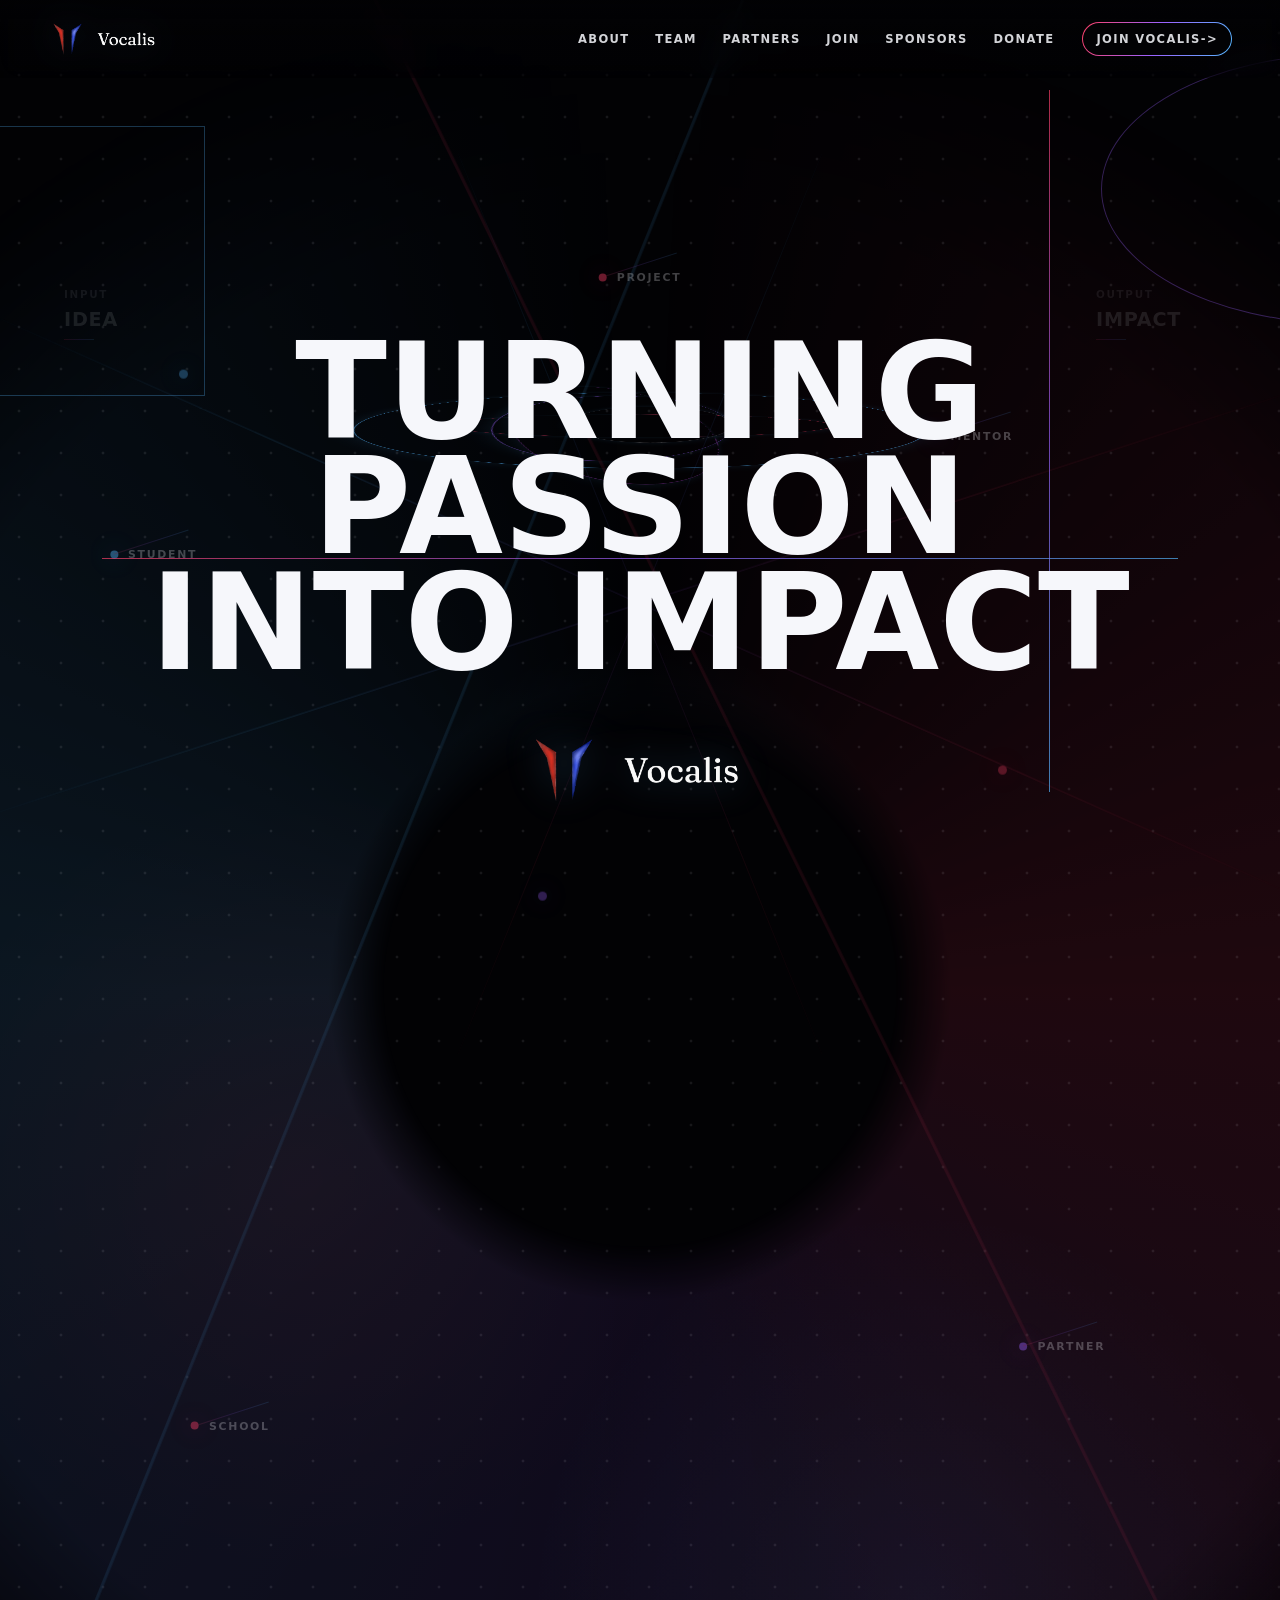
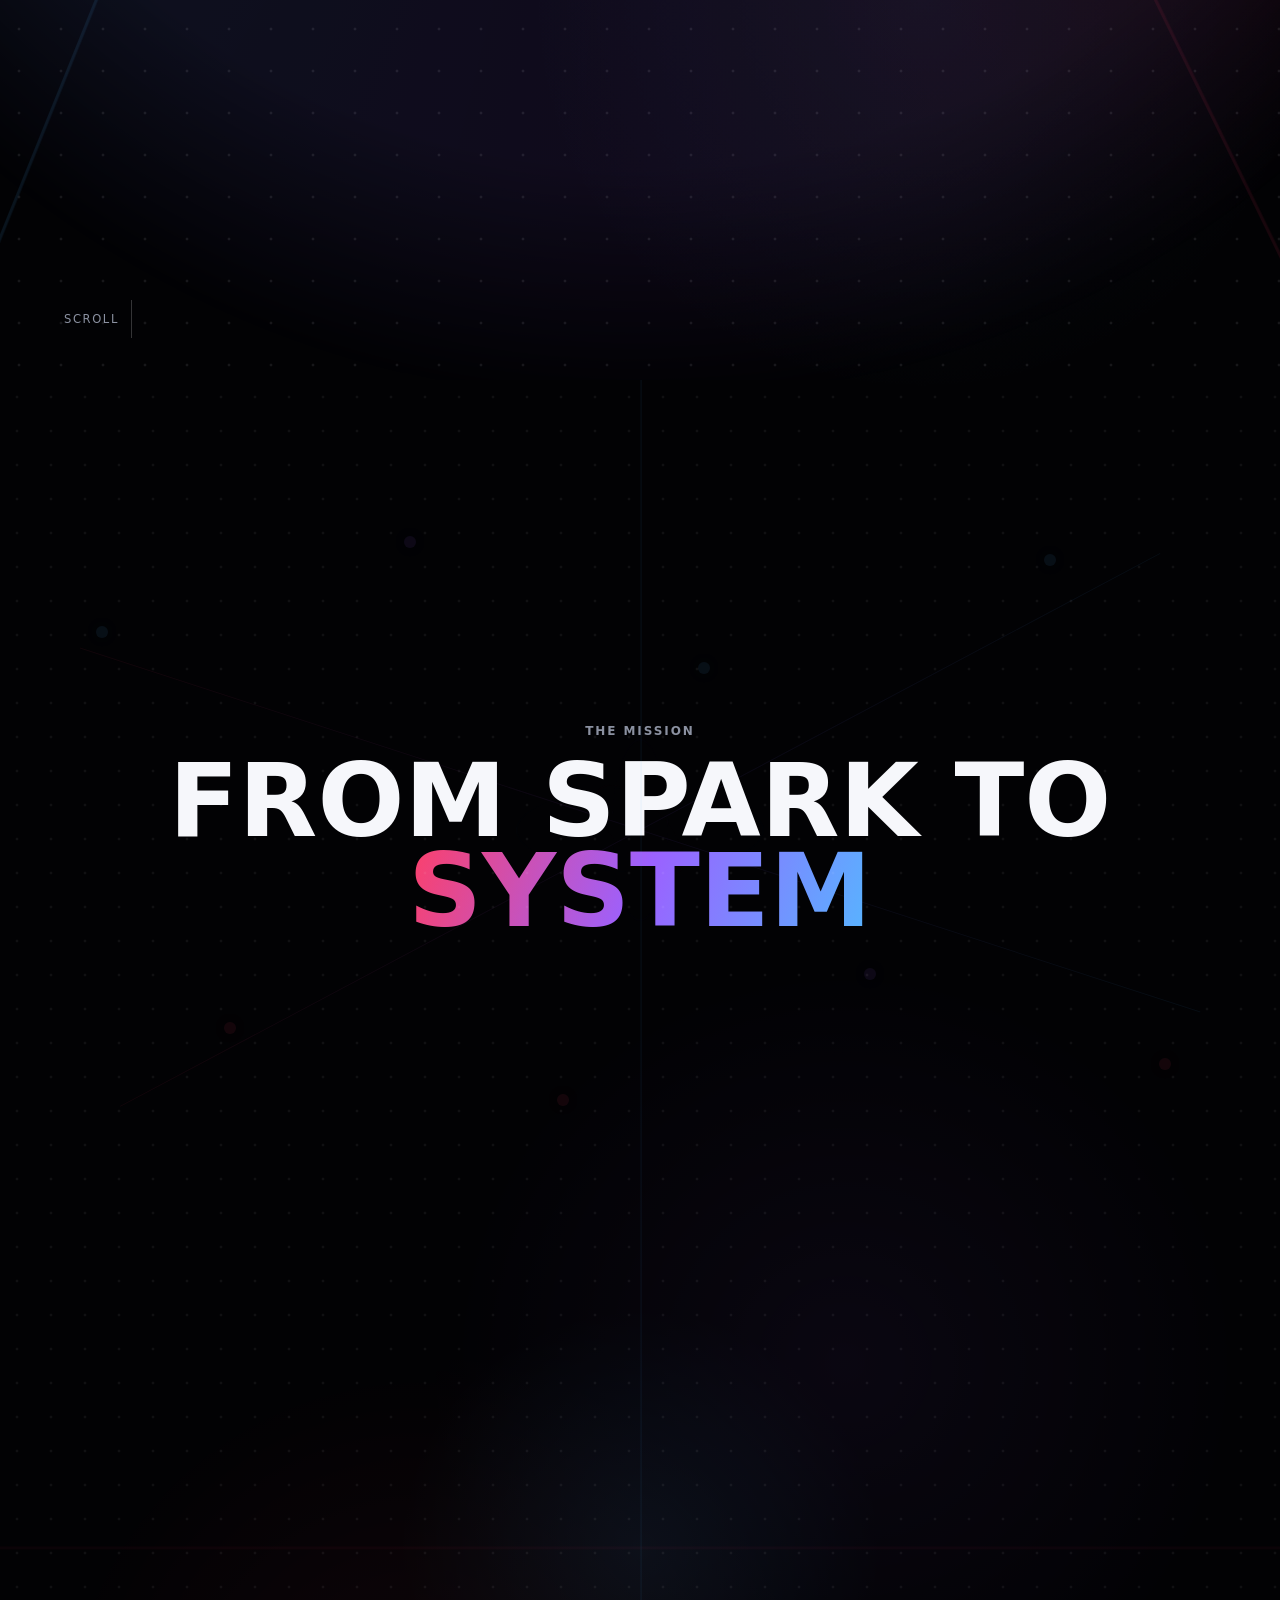
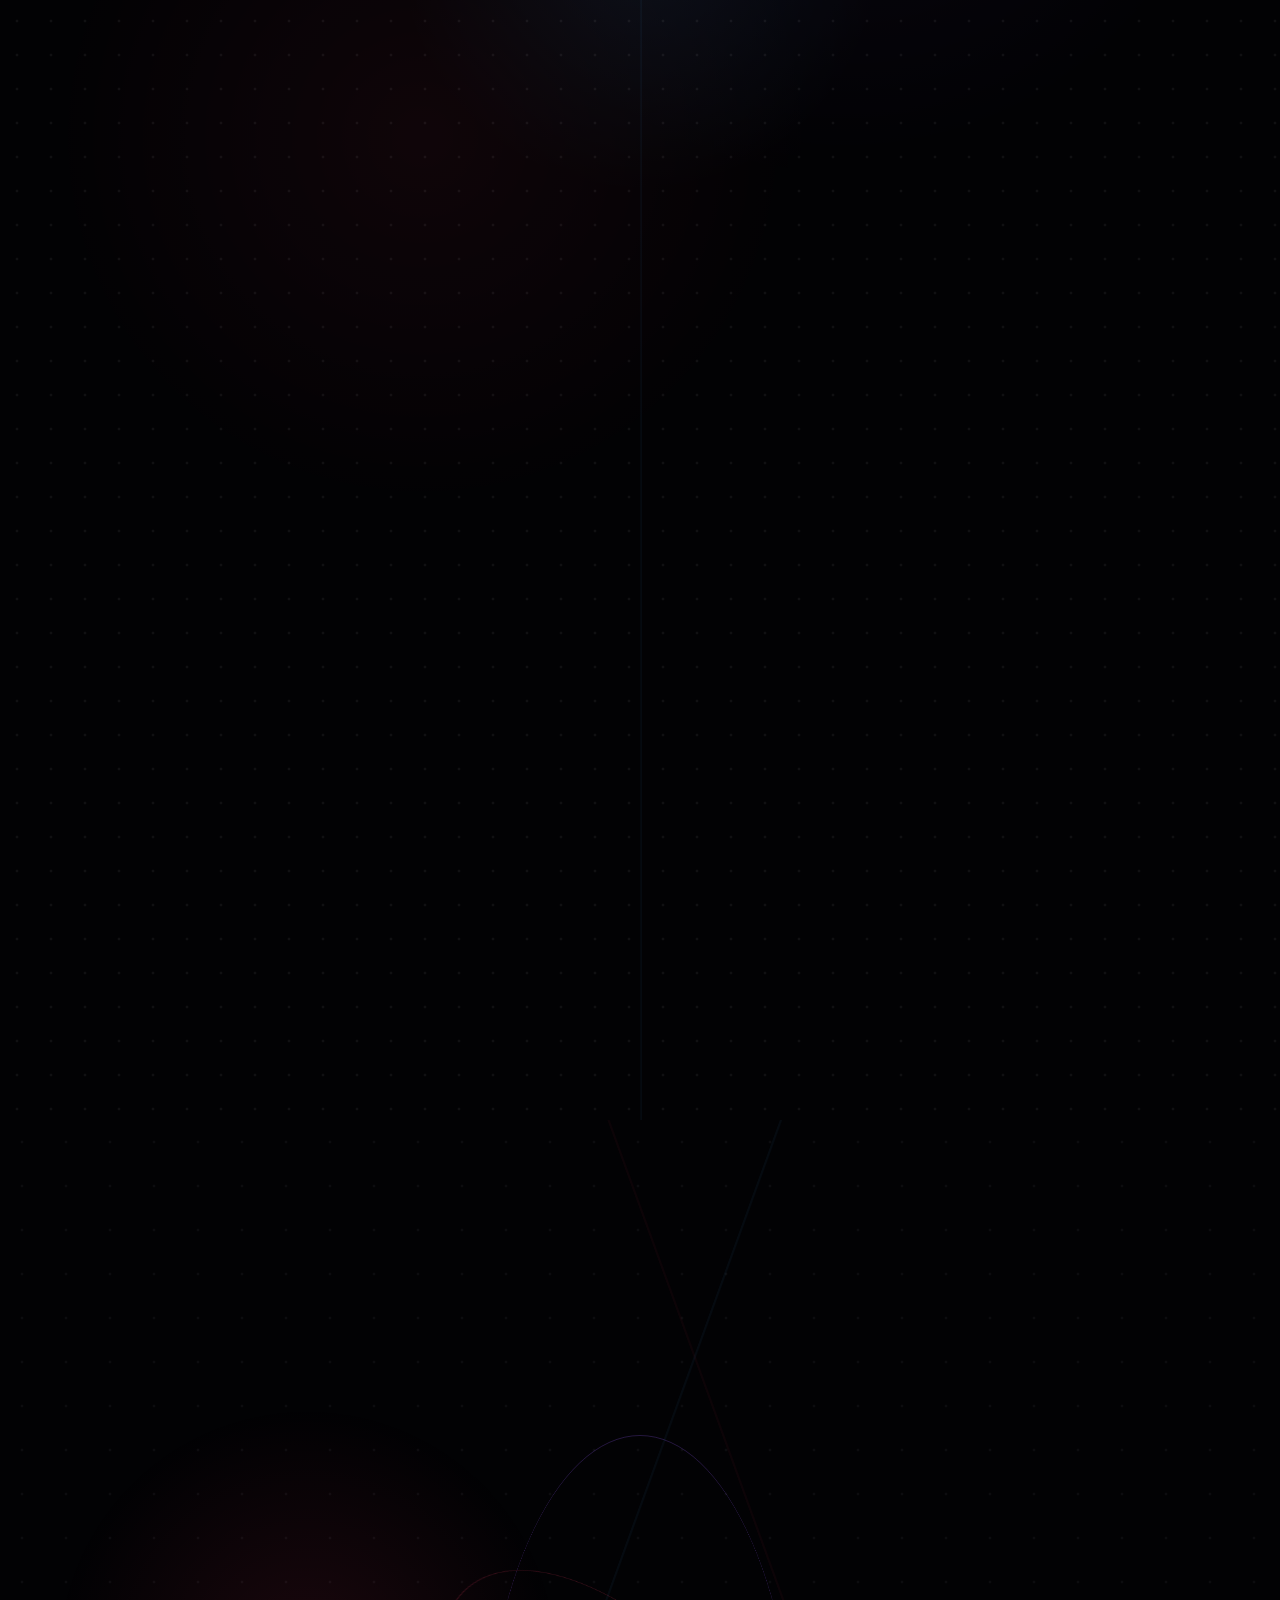
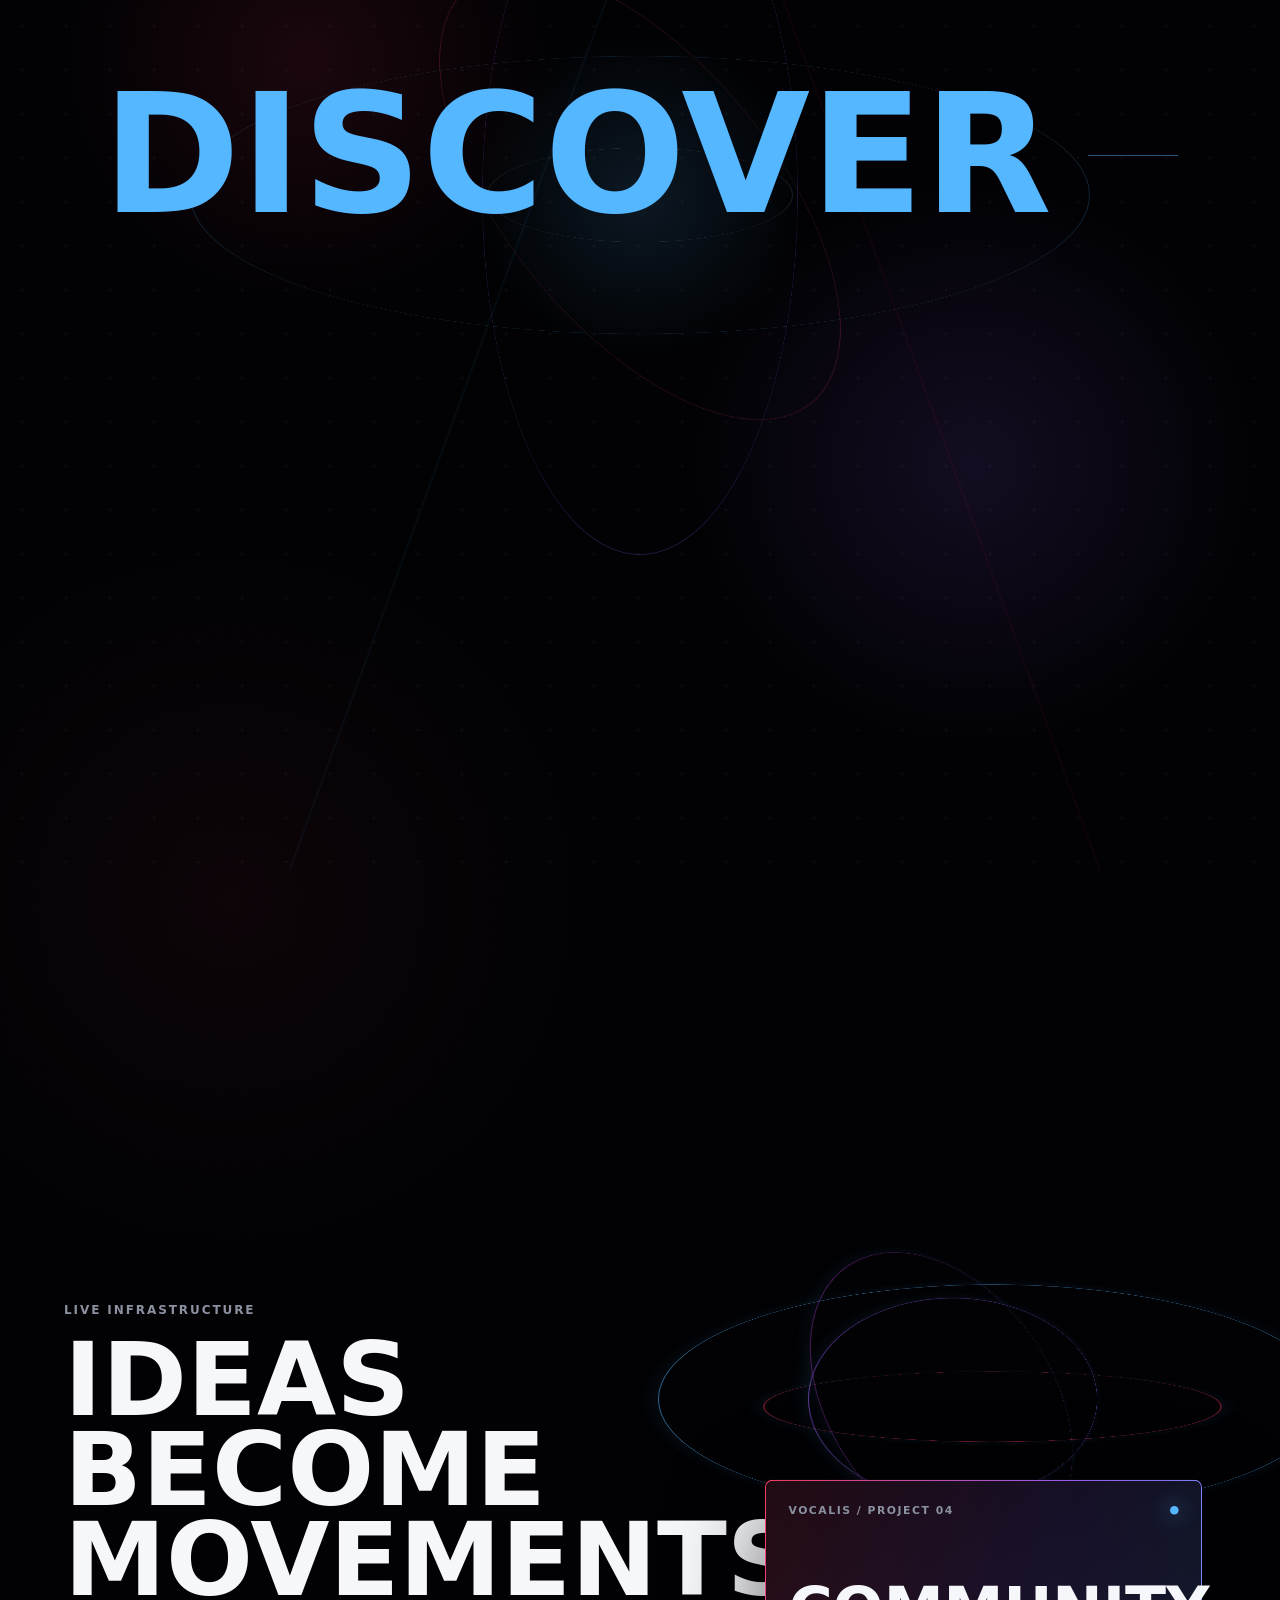
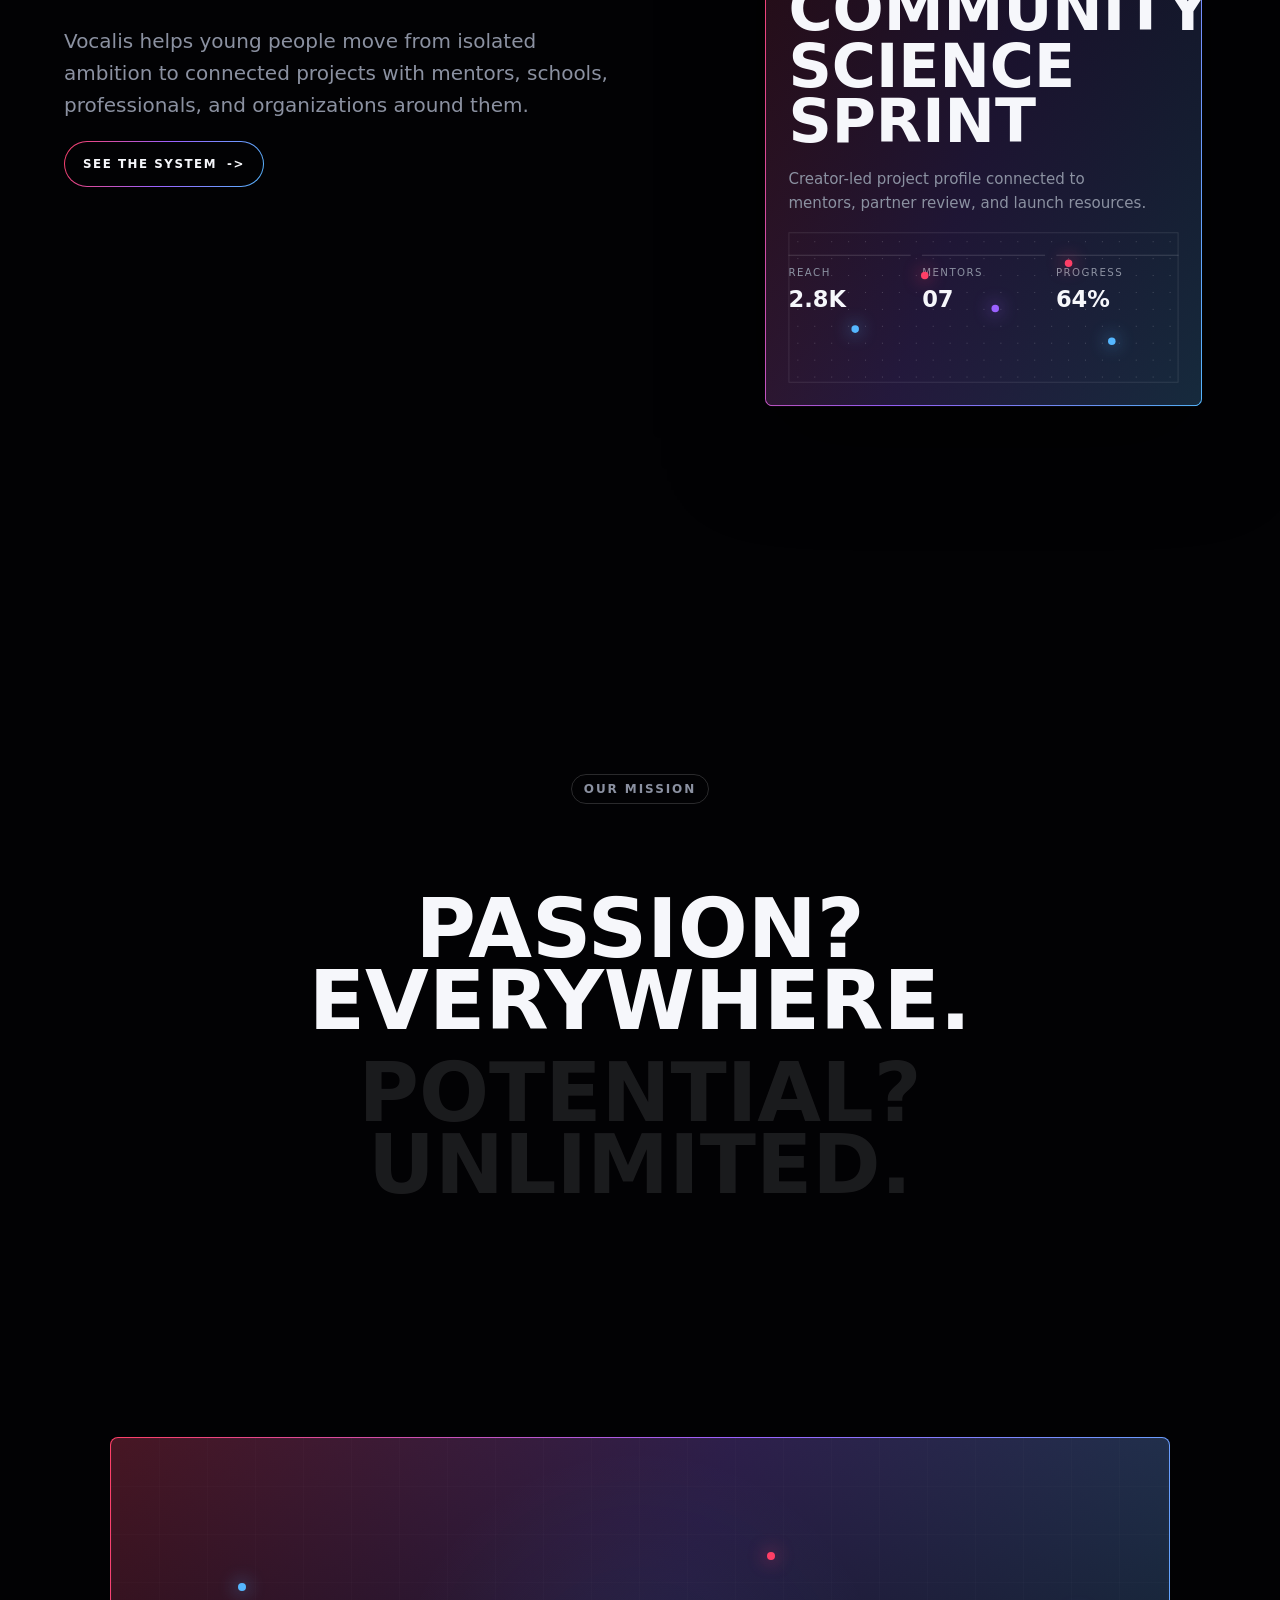
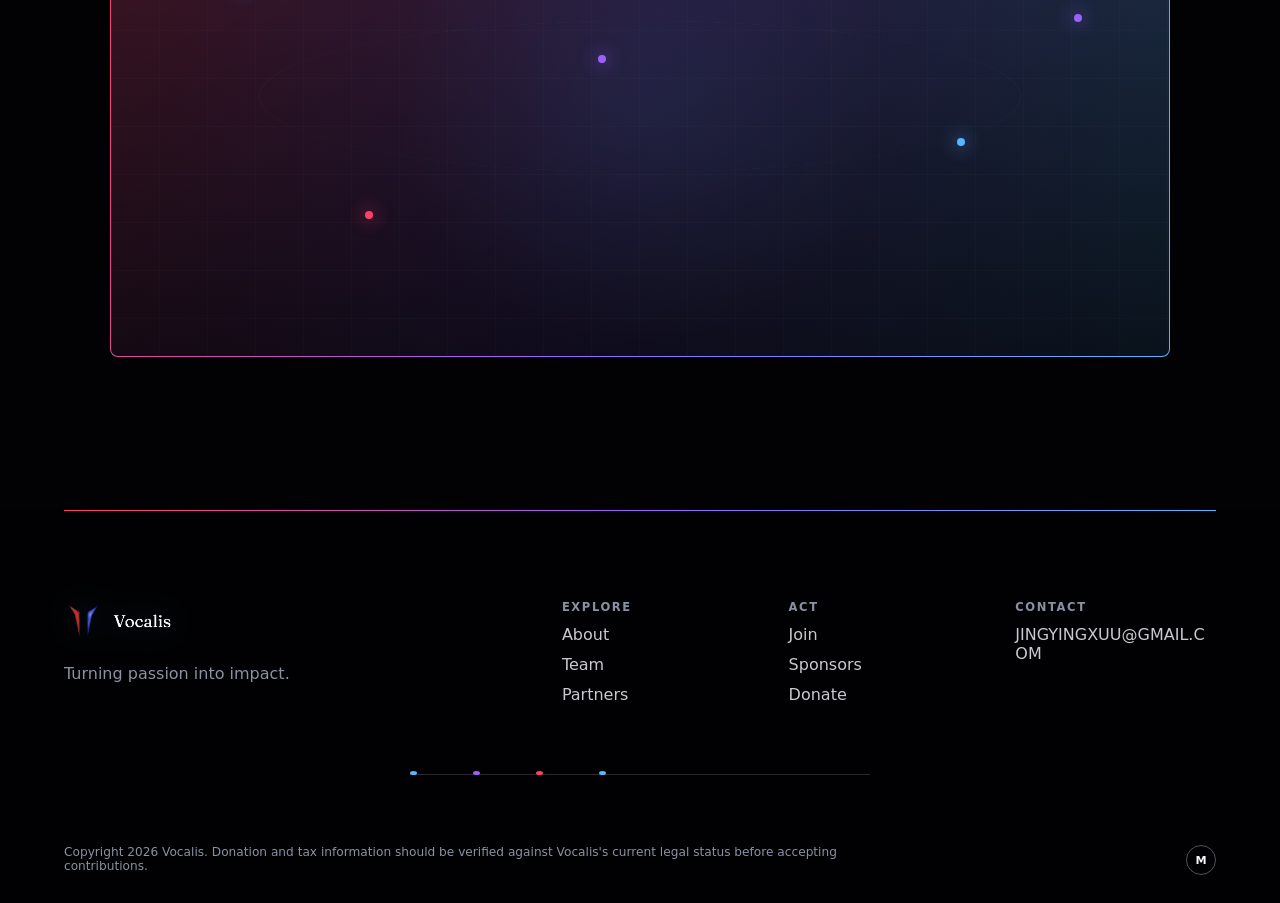
==== commit a75e049d: "Commit 2" ====
--- a/index.html
+++ b/index.html
@@ -5,7 +5,7 @@
     <meta name="viewport" content="width=device-width, initial-scale=1">
     <meta name="description" content="Vocalis connects youth ideas with mentorship, resources, professional expertise, and institutional networks.">
     <title>Vocalis | Turning passion into impact</title>
-    <link rel="icon" href="favicon.svg" type="image/svg+xml">
+    <link rel="icon" href="Photos/Websitelogo-transparent.png" type="image/png">
     <link rel="stylesheet" href="styles.css">
   </head>
   <body data-page="home">
@@ -15,7 +15,7 @@
 
     <header class="site-header" data-site-header>
       <a class="brand" href="index.html" aria-label="Vocalis home" data-transition>
-        <img class="brand-logo" src="Vocalis Logo.png" alt="Vocalis">
+        <img class="brand-logo" src="Photos/Vocalislogo-transparent.png" alt="Vocalis">
       </a>
       <nav class="primary-nav" aria-label="Primary navigation">
         <a href="about.html" data-transition>About</a>
@@ -29,7 +29,7 @@
     </header>
 
     <main id="main">
-      <section class="section home-hero scroll-scene" aria-labelledby="home-title">
+      <section class="section home-hero scroll-scene" aria-labelledby="home-title" data-progress-speed="1.25" data-gather-end="0.46">
         <div class="edge-geometry" aria-hidden="true">
           <span class="corner-frame frame-left"></span>
           <span class="corner-frame frame-right"></span>
@@ -43,9 +43,35 @@
           <span class="wire-ring ring-d"></span>
           <span class="wire-ring ring-e"></span>
         </div>
+        <div class="home-kinetic-field" aria-hidden="true">
+          <div class="hero-signal-web">
+            <span class="signal-line signal-line-a"></span>
+            <span class="signal-line signal-line-b"></span>
+            <span class="signal-line signal-line-c"></span>
+            <span class="signal-line signal-line-d"></span>
+            <span class="signal-packet packet-a"></span>
+            <span class="signal-packet packet-b"></span>
+            <span class="signal-packet packet-c"></span>
+          </div>
+          <span class="kinetic-node node-student" style="--x: 12%; --y: 28%; --d: 0;">STUDENT</span>
+          <span class="kinetic-node node-mentor" style="--x: 76%; --y: 22%; --d: .12;">MENTOR</span>
+          <span class="kinetic-node node-school" style="--x: 18%; --y: 72%; --d: .24;">SCHOOL</span>
+          <span class="kinetic-node node-partner" style="--x: 83%; --y: 68%; --d: .36;">PARTNER</span>
+          <span class="kinetic-node node-project" style="--x: 50%; --y: 14%; --d: .48;">PROJECT</span>
+          <div class="hero-data-rail rail-left">
+            <span>INPUT</span>
+            <strong>IDEA</strong>
+            <i></i>
+          </div>
+          <div class="hero-data-rail rail-right">
+            <span>OUTPUT</span>
+            <strong>IMPACT</strong>
+            <i></i>
+          </div>
+        </div>
         <div class="hero-center">
           <h1 id="home-title">Turning passion into impact</h1>
-          <img class="hero-logo" src="Vocalis Logo.png" alt="Vocalis">
+          <img class="hero-logo" src="Photos/Vocalislogo-transparent.png" alt="Vocalis">
         </div>
         <div class="scroll-indicator" aria-hidden="true">
           <span>Scroll</span>
@@ -53,38 +79,73 @@
         </div>
       </section>
 
-      <section class="section constellation scroll-scene" aria-labelledby="constellation-title">
-        <div class="constellation-title">
-          <p class="eyebrow">The mission</p>
-          <h2 id="constellation-title">Turn passion into <span>impact</span></h2>
-        </div>
-        <div class="collage-card research-card" style="--from-x: 34vw; --from-y: -24vh;">
-          <small>Research</small>
-          <strong>Student idea lab</strong>
-          <p>Mentorship, review, and expert feedback around early concepts.</p>
-        </div>
-        <div class="collage-card data-card" style="--from-x: -38vw; --from-y: -2vh;">
-          <small>Signal</small>
-          <strong>137%</strong>
-          <p>More reach when young builders are connected to institutions.</p>
-        </div>
-        <div class="collage-card photo-card" style="--from-x: -28vw; --from-y: -28vh;">
-          <span></span>
-          <small>Field note</small>
-        </div>
-        <div class="collage-card stats-card" style="--from-x: 6vw; --from-y: 34vh;">
-          <small>Network</small>
-          <strong>5 pathways</strong>
-          <p>Students, mentors, leaders, partners, chapters.</p>
-        </div>
-        <div class="collage-card project-card" style="--from-x: 33vw; --from-y: 25vh;">
-          <small>Project</small>
-          <strong>Idea to launch</strong>
-          <p>Resources move toward the people ready to build.</p>
-        </div>
-      </section>
-
-      <section class="section action-stack scroll-scene" aria-label="Vocalis process">
+      <section class="section constellation scroll-scene" aria-labelledby="constellation-title" data-progress-speed="1.18" data-progress-offset="0.02" data-gather-end="0.48" data-release-start="0.56" data-release-end="0.96">
+        <div class="constellation-sticky">
+          <div class="constellation-map" aria-hidden="true">
+            <span style="--x: 8%; --y: 28%; --d: 0;"></span>
+            <span style="--x: 18%; --y: 72%; --d: .08;"></span>
+            <span style="--x: 32%; --y: 18%; --d: .16;"></span>
+            <span style="--x: 44%; --y: 80%; --d: .24;"></span>
+            <span style="--x: 55%; --y: 32%; --d: .32;"></span>
+            <span style="--x: 68%; --y: 66%; --d: .4;"></span>
+            <span style="--x: 82%; --y: 20%; --d: .48;"></span>
+            <span style="--x: 91%; --y: 76%; --d: .56;"></span>
+          </div>
+          <div class="constellation-title">
+            <p class="eyebrow">The mission</p>
+            <h2 id="constellation-title">From spark to <span>system</span></h2>
+          </div>
+          <div class="home-nexus" aria-hidden="true">
+            <span></span>
+            <span></span>
+            <span></span>
+          </div>
+          <div class="collage-card research-card" style="--from-x: 40vw; --from-y: -34vh;">
+            <small>Research</small>
+            <strong>Student idea lab</strong>
+            <p>Mentorship, review, and expert feedback around early concepts.</p>
+          </div>
+          <div class="collage-card data-card" style="--from-x: -48vw; --from-y: -8vh;">
+            <small>Signal</small>
+            <strong>137%</strong>
+            <p>More reach when young builders are connected to institutions.</p>
+          </div>
+          <div class="collage-card photo-card" style="--from-x: -42vw; --from-y: -34vh;">
+            <span></span>
+            <small>Field note</small>
+          </div>
+          <div class="collage-card stats-card" style="--from-x: -18vw; --from-y: 44vh;">
+            <small>Network</small>
+            <strong>5 pathways</strong>
+            <p>Students, mentors, leaders, partners, chapters.</p>
+          </div>
+          <div class="collage-card project-card" style="--from-x: 42vw; --from-y: 34vh;">
+            <small>Project</small>
+            <strong>Idea to launch</strong>
+            <p>Resources move toward the people ready to build.</p>
+          </div>
+          <div class="collage-card mentor-card" style="--from-x: 46vw; --from-y: -4vh;">
+            <small>Mentorship</small>
+            <strong>Expert loop</strong>
+            <p>Students get feedback from people who understand the terrain.</p>
+          </div>
+          <div class="collage-card resource-card" style="--from-x: -44vw; --from-y: 28vh;">
+            <small>Resources</small>
+            <strong>Access map</strong>
+            <p>Schools, tools, funding, and professionals become reachable.</p>
+          </div>
+          <div class="collage-card chapter-card" style="--from-x: 16vw; --from-y: -42vh;">
+            <small>Chapters</small>
+            <strong>Local nodes</strong>
+            <p>Each community can become a launch point for new work.</p>
+          </div>
+        </div>
+      </section>
+
+      <section class="section action-stack scroll-scene" aria-label="Vocalis process" data-progress-speed="1.35" data-progress-offset="0.06">
+        <div class="process-orbit" aria-hidden="true">
+          <span></span><span></span><span></span><span></span>
+        </div>
         <div class="stack-word word-blue">
           <span>Discover</span>
           <i aria-hidden="true"></i>
@@ -103,7 +164,7 @@
         </div>
       </section>
 
-      <section class="section platform-section scroll-scene" aria-labelledby="platform-title">
+      <section class="section platform-section scroll-scene" aria-labelledby="platform-title" data-progress-speed="1.18">
         <div class="wire-object platform-wire" aria-hidden="true">
           <span class="wire-ring ring-a"></span>
           <span class="wire-ring ring-b"></span>
@@ -168,7 +229,7 @@
     <footer class="site-footer">
       <div class="footer-line" aria-hidden="true"></div>
       <div class="footer-brand">
-        <a class="brand" href="index.html" data-transition><img class="brand-logo" src="Vocalis Logo.png" alt="Vocalis"></a>
+        <a class="brand" href="index.html" data-transition><img class="brand-logo" src="Photos/Vocalislogo-transparent.png" alt="Vocalis"></a>
         <p>Turning passion into impact.</p>
       </div>
       <div class="footer-columns">
--- a/styles.css
+++ b/styles.css
@@ -120,6 +120,7 @@
   display: block;
   width: clamp(92px, 9vw, 132px);
   height: auto;
+  mix-blend-mode: screen;
   filter: drop-shadow(0 0 16px rgba(85, 183, 255, 0.18));
 }
 
@@ -219,10 +220,8 @@
   opacity: 0;
   pointer-events: none;
   overflow: hidden;
-  background:
-    radial-gradient(circle at 50% 50%, rgba(85, 183, 255, 0.08), transparent 16%),
-    rgba(2, 2, 4, 0);
-  transition: opacity 420ms ease, visibility 420ms ease, background 900ms cubic-bezier(0.16, 1, 0.3, 1);
+  background: rgba(2, 2, 4, 0);
+  transition: opacity 320ms ease, visibility 320ms ease, background 820ms cubic-bezier(0.16, 1, 0.3, 1);
 }
 
 .page-transition::before,
@@ -230,83 +229,73 @@
   position: absolute;
   left: 50%;
   top: 50%;
-  width: min(140vw, 140vh);
+  width: min(92vw, 92vh);
   aspect-ratio: 1;
-  border: 1px solid transparent;
+  border: 1px solid rgba(85, 183, 255, 0.24);
   border-radius: 50%;
   content: "";
   opacity: 0;
-  transform: translate(-50%, -50%) scale(1.8) rotate(0deg);
-  transition: transform 980ms cubic-bezier(0.16, 1, 0.3, 1), opacity 680ms ease;
+  transform: translate(-50%, -50%) scale(0.22) rotate(0deg);
+  transition: transform 820ms cubic-bezier(0.19, 1, 0.22, 1), opacity 520ms ease;
 }
 
 .page-transition::before {
-  background:
-    radial-gradient(circle, transparent 0 36%, rgba(85, 183, 255, 0.16) 36.2% 36.45%, transparent 36.7%),
-    radial-gradient(circle, transparent 0 52%, rgba(155, 97, 255, 0.14) 52.2% 52.45%, transparent 52.7%),
-    conic-gradient(from 45deg, rgba(255, 63, 102, 0), rgba(255, 63, 102, 0.4), rgba(155, 97, 255, 0.32), rgba(85, 183, 255, 0.38), rgba(255, 63, 102, 0));
-  mask-image: radial-gradient(circle, transparent 0 26%, #000 27% 58%, transparent 59%);
+  background: conic-gradient(from 30deg, rgba(255, 63, 102, 0), rgba(255, 63, 102, 0.34), rgba(155, 97, 255, 0.28), rgba(85, 183, 255, 0.34), rgba(255, 63, 102, 0));
+  mask-image: radial-gradient(circle, transparent 0 52%, #000 53% 54%, transparent 55%);
 }
 
 .page-transition::after {
-  width: min(86vw, 86vh);
-  background-image:
-    linear-gradient(rgba(246, 247, 251, 0.22) 1px, transparent 1px),
-    linear-gradient(90deg, rgba(246, 247, 251, 0.22) 1px, transparent 1px);
-  background-size: 44px 44px;
-  opacity: 0;
+  width: min(62vw, 62vh);
+  border-color: rgba(255, 63, 102, 0.22);
 }
 
 .page-transition span {
   position: relative;
   z-index: 2;
-  width: 10px;
+  width: 28vmax;
   aspect-ratio: 1;
   border-radius: 50%;
-  background: var(--blue);
-  box-shadow: 0 0 30px var(--blue), 0 0 90px rgba(155, 97, 255, 0.65);
-  transform: scale(0.35);
-  transition: transform 980ms cubic-bezier(0.16, 1, 0.3, 1), box-shadow 980ms ease;
+  background:
+    radial-gradient(circle, rgba(2, 2, 4, 0.99) 0 58%, rgba(85, 183, 255, 0.92) 58.3% 59.2%, rgba(155, 97, 255, 0.5) 60%, transparent 66%);
+  box-shadow: 0 0 36px rgba(85, 183, 255, 0.36), 0 0 120px rgba(155, 97, 255, 0.28);
+  transform: scale(0.038);
+  transition: transform 820ms cubic-bezier(0.19, 1, 0.22, 1), box-shadow 820ms ease, opacity 320ms ease;
 }
 
 .page-transition.is-active {
   visibility: visible;
   opacity: 1;
-  background:
-    radial-gradient(circle at 50% 50%, rgba(85, 183, 255, 0.12), transparent 19%),
-    rgba(2, 2, 4, 0.985);
+  background: rgba(2, 2, 4, 0.92);
 }
 
 .page-transition.is-active::before,
 .page-transition.is-active::after {
-  opacity: 1;
-  transform: translate(-50%, -50%) scale(0.08) rotate(150deg);
+  opacity: 0.78;
+  transform: translate(-50%, -50%) scale(1.06) rotate(155deg);
 }
 
 .page-transition.is-active span {
-  transform: scale(1);
-  box-shadow: 0 0 36px var(--blue), 0 0 150px rgba(155, 97, 255, 0.78), 0 0 260px rgba(255, 63, 102, 0.24);
+  transform: scale(5.6);
+  box-shadow: 0 0 48px rgba(85, 183, 255, 0.4), 0 0 180px rgba(155, 97, 255, 0.38);
 }
 
 .page-transition.is-arriving {
   visibility: visible;
   opacity: 1;
-  background:
-    radial-gradient(circle at 50% 50%, rgba(85, 183, 255, 0.08), transparent 24%),
-    rgba(2, 2, 4, 0);
-  animation: transition-arrive 980ms cubic-bezier(0.16, 1, 0.3, 1) forwards;
+  background: rgba(2, 2, 4, 0);
+  animation: transition-arrive 820ms cubic-bezier(0.16, 1, 0.3, 1) forwards;
 }
 
 .page-transition.is-arriving::before,
 .page-transition.is-arriving::after {
-  opacity: 0.9;
-  transform: translate(-50%, -50%) scale(0.08) rotate(150deg);
-  animation: transition-field-open 980ms cubic-bezier(0.16, 1, 0.3, 1) forwards;
+  opacity: 0.7;
+  transform: translate(-50%, -50%) scale(1.06) rotate(155deg);
+  animation: transition-field-open 820ms cubic-bezier(0.16, 1, 0.3, 1) forwards;
 }
 
 .page-transition.is-arriving span {
-  transform: scale(1);
-  animation: transition-node-open 980ms cubic-bezier(0.16, 1, 0.3, 1) forwards;
+  transform: scale(5.6);
+  animation: transition-node-open 820ms cubic-bezier(0.16, 1, 0.3, 1) forwards;
 }
 
 body.is-page-exiting .site-header,
@@ -314,41 +303,41 @@
 body.is-page-exiting .site-footer {
   opacity: 0.16;
   filter: blur(8px);
-  transform: scale(0.92);
+  transform: scale(0.96);
   transform-origin: 50vw 50vh;
-  transition: opacity 820ms ease, filter 820ms ease, transform 980ms cubic-bezier(0.16, 1, 0.3, 1);
+  transition: opacity 640ms ease, filter 640ms ease, transform 820ms cubic-bezier(0.19, 1, 0.22, 1);
 }
 
 body.is-page-exiting #network-canvas {
   opacity: 0.35;
   filter: blur(2px) saturate(1.5);
-  transform: scale(0.82);
-  transition: opacity 820ms ease, filter 820ms ease, transform 980ms cubic-bezier(0.16, 1, 0.3, 1);
+  transform: scale(0.94);
+  transition: opacity 640ms ease, filter 640ms ease, transform 820ms cubic-bezier(0.19, 1, 0.22, 1);
 }
 
 body.is-page-arriving main,
 body.is-page-arriving .site-header,
 body.is-page-arriving .site-footer {
-  animation: page-arrive 980ms cubic-bezier(0.16, 1, 0.3, 1) both;
+  animation: page-arrive 820ms cubic-bezier(0.16, 1, 0.3, 1) both;
 }
 
 @keyframes transition-arrive {
-  0% { opacity: 1; background-color: rgba(2, 2, 4, 0.985); }
+  0% { opacity: 1; background-color: rgba(2, 2, 4, 0.92); }
   100% { opacity: 0; visibility: hidden; background-color: rgba(2, 2, 4, 0); }
 }
 
 @keyframes transition-field-open {
-  0% { opacity: 0.9; transform: translate(-50%, -50%) scale(0.08) rotate(150deg); }
-  100% { opacity: 0; transform: translate(-50%, -50%) scale(1.65) rotate(310deg); }
+  0% { opacity: 0.7; transform: translate(-50%, -50%) scale(1.06) rotate(155deg); }
+  100% { opacity: 0; transform: translate(-50%, -50%) scale(0.22) rotate(255deg); }
 }
 
 @keyframes transition-node-open {
-  0% { opacity: 1; transform: scale(1); }
-  100% { opacity: 0; transform: scale(34); }
+  0% { opacity: 1; transform: scale(5.6); }
+  100% { opacity: 0; transform: scale(0.038); }
 }
 
 @keyframes page-arrive {
-  0% { opacity: 0.18; filter: blur(8px); transform: scale(1.04); }
+  0% { opacity: 0.18; filter: blur(8px); transform: scale(1.02); }
   100% { opacity: 1; filter: blur(0); transform: scale(1); }
 }
 
@@ -362,15 +351,48 @@
 }
 
 .home-hero {
-  place-items: center;
-  min-height: 140svh;
+  align-items: start;
+  justify-items: center;
+  min-height: 220svh;
+  overflow: hidden;
+  perspective: 1200px;
+}
+
+.home-hero::before,
+.home-hero::after {
+  position: absolute;
+  inset: -10%;
+  pointer-events: none;
+  content: "";
+}
+
+.home-hero::before {
+  background:
+    radial-gradient(circle at 50% 46%, rgba(85, 183, 255, 0.16), transparent 17%),
+    radial-gradient(circle at 28% 58%, rgba(255, 63, 102, 0.1), transparent 22%),
+    conic-gradient(from calc(var(--progress, 0) * 1turn), rgba(255, 63, 102, 0), rgba(255, 63, 102, 0.22), rgba(155, 97, 255, 0.18), rgba(85, 183, 255, 0.22), rgba(255, 63, 102, 0));
+  mask-image: radial-gradient(circle, transparent 0 18%, #000 22% 55%, transparent 72%);
+  opacity: 0.54;
+  transform: rotate(calc(var(--progress, 0) * 90deg)) scale(calc(1 + var(--progress, 0) * 0.18));
+}
+
+.home-hero::after {
+  background-image:
+    linear-gradient(112deg, transparent 0 38%, rgba(85, 183, 255, 0.34) 38.05% 38.12%, transparent 38.2%),
+    linear-gradient(64deg, transparent 0 58%, rgba(255, 63, 102, 0.3) 58.05% 58.12%, transparent 58.2%),
+    radial-gradient(circle, rgba(246, 247, 251, 0.3) 0 1px, transparent 1.8px);
+  background-size: 100% 100%, 100% 100%, 42px 42px;
+  opacity: 0.3;
+  transform: translateY(calc(var(--progress, 0) * -12vh));
 }
 
 .hero-center {
   position: sticky;
-  top: 21vh;
+  top: clamp(150px, 20vh, 220px);
+  z-index: 4;
   display: grid;
   place-items: center;
+  margin-top: clamp(150px, 20vh, 220px);
   text-align: center;
   transform: translateY(calc(var(--progress, 0) * -8vh)) scale(calc(1 - var(--progress, 0) * 0.08));
   opacity: calc(1 - var(--progress, 0) * 0.78);
@@ -390,7 +412,8 @@
   width: clamp(150px, 18vw, 250px);
   height: auto;
   margin-top: clamp(24px, 4vw, 48px);
-  filter: drop-shadow(0 0 22px rgba(85, 183, 255, 0.25));
+  mix-blend-mode: screen;
+  filter: drop-shadow(0 0 18px rgba(85, 183, 255, 0.3));
 }
 
 .hero-logo-mark {
@@ -414,6 +437,175 @@
   translate: -50% 0;
   opacity: 0.95;
   transform: rotateX(calc(58deg + var(--progress, 0) * 28deg)) rotateZ(calc(var(--progress, 0) * -42deg));
+}
+
+.home-kinetic-field {
+  position: absolute;
+  inset: 0;
+  z-index: 2;
+  pointer-events: none;
+}
+
+.hero-signal-web {
+  position: sticky;
+  top: 0;
+  height: 100svh;
+  overflow: hidden;
+}
+
+.signal-line,
+.signal-packet {
+  position: absolute;
+  display: block;
+  pointer-events: none;
+}
+
+.signal-line {
+  left: 50%;
+  top: 50%;
+  width: min(128vw, 1500px);
+  height: 1px;
+  background: linear-gradient(90deg, transparent, rgba(85, 183, 255, 0.58), rgba(155, 97, 255, 0.52), rgba(255, 63, 102, 0.5), transparent);
+  opacity: calc(0.24 + var(--progress, 0) * 0.42);
+  transform-origin: center;
+}
+
+.signal-line-a {
+  transform: translate(-50%, -50%) rotate(calc(-18deg + var(--progress, 0) * 28deg)) translateY(calc(var(--progress, 0) * -10vh));
+}
+
+.signal-line-b {
+  transform: translate(-50%, -50%) rotate(calc(24deg - var(--progress, 0) * 22deg)) translateY(calc(var(--progress, 0) * 13vh));
+}
+
+.signal-line-c {
+  width: min(92vw, 1080px);
+  opacity: calc(0.14 + var(--progress, 0) * 0.35);
+  transform: translate(-50%, -50%) rotate(calc(68deg + var(--progress, 0) * 34deg)) translateX(calc(var(--progress, 0) * 8vw));
+}
+
+.signal-line-d {
+  width: min(92vw, 1080px);
+  opacity: calc(0.14 + var(--progress, 0) * 0.35);
+  transform: translate(-50%, -50%) rotate(calc(112deg - var(--progress, 0) * 38deg)) translateX(calc(var(--progress, 0) * -8vw));
+}
+
+.signal-packet {
+  width: 9px;
+  aspect-ratio: 1;
+  border-radius: 50%;
+  background: var(--blue);
+  box-shadow: 0 0 30px var(--blue);
+  opacity: calc(0.3 + var(--progress, 0) * 0.6);
+}
+
+.packet-a {
+  left: calc(14% + var(--progress, 0) * 58%);
+  top: calc(24% + var(--progress, 0) * 24%);
+}
+
+.packet-b {
+  left: calc(78% - var(--progress, 0) * 42%);
+  top: calc(68% - var(--progress, 0) * 32%);
+  background: var(--red);
+  box-shadow: 0 0 30px var(--red);
+}
+
+.packet-c {
+  left: calc(42% + var(--progress, 0) * 18%);
+  top: calc(82% - var(--progress, 0) * 62%);
+  background: var(--violet);
+  box-shadow: 0 0 30px var(--violet);
+}
+
+.kinetic-node {
+  position: absolute;
+  left: var(--x);
+  top: var(--y);
+  display: inline-flex;
+  align-items: center;
+  gap: 10px;
+  color: rgba(246, 247, 251, 0.62);
+  font-size: 0.68rem;
+  font-weight: 900;
+  letter-spacing: 0.16em;
+  text-transform: uppercase;
+  transform:
+    translate(-50%, -50%)
+    translate(calc((50vw - var(--x)) * var(--progress, 0) * 0.18), calc((48vh - var(--y)) * var(--progress, 0) * 0.18));
+  opacity: calc(0.42 + var(--progress, 0) * 0.42);
+}
+
+.kinetic-node::before {
+  width: 8px;
+  aspect-ratio: 1;
+  border-radius: 50%;
+  content: "";
+  background: var(--blue);
+  box-shadow: 0 0 28px var(--blue);
+  animation: node-pulse 3.2s ease-in-out infinite;
+  animation-delay: calc(var(--d) * 4s);
+}
+
+.kinetic-node::after {
+  position: absolute;
+  left: 4px;
+  width: clamp(80px, 16vw, 220px);
+  height: 1px;
+  content: "";
+  background: var(--grad);
+  opacity: 0.32;
+  transform-origin: left;
+  transform: rotate(calc(var(--progress, 0) * 70deg - 18deg)) scaleX(calc(0.38 + var(--progress, 0) * 0.9));
+}
+
+.node-mentor::before,
+.node-partner::before {
+  background: var(--violet);
+  box-shadow: 0 0 28px var(--violet);
+}
+
+.node-school::before,
+.node-project::before {
+  background: var(--red);
+  box-shadow: 0 0 28px var(--red);
+}
+
+.hero-data-rail {
+  position: absolute;
+  top: 32vh;
+  display: grid;
+  gap: 8px;
+  width: 120px;
+  color: rgba(246, 247, 251, 0.72);
+  font-size: 0.65rem;
+  font-weight: 900;
+  letter-spacing: 0.16em;
+  text-transform: uppercase;
+  opacity: calc(0.1 + var(--progress, 0) * 0.8);
+  transform: translateY(calc(var(--progress, 0) * -10vh));
+}
+
+.hero-data-rail strong {
+  color: var(--white);
+  font-size: 1.2rem;
+  letter-spacing: 0.04em;
+}
+
+.hero-data-rail i {
+  display: block;
+  height: 1px;
+  background: var(--grad);
+  transform: scaleX(calc(0.25 + var(--progress, 0) * 0.9));
+  transform-origin: left;
+}
+
+.rail-left {
+  left: clamp(18px, 5vw, 76px);
+}
+
+.rail-right {
+  right: clamp(18px, 5vw, 76px);
 }
 
 .wire-ring {
@@ -552,16 +744,59 @@
 }
 
 .constellation {
-  min-height: 160svh;
-  place-items: center;
+  display: block;
+  min-height: 260svh;
+  padding: 0;
+  overflow: visible;
+}
+
+.constellation::before,
+.constellation::after {
+  position: absolute;
+  inset: 0;
+  pointer-events: none;
+  content: "";
+}
+
+.constellation::before {
+  background:
+    radial-gradient(circle at 50% 50%, rgba(85, 183, 255, 0.15), transparent 18%),
+    radial-gradient(circle at 33% 58%, rgba(255, 63, 102, 0.12), transparent 24%),
+    radial-gradient(circle at 66% 42%, rgba(155, 97, 255, 0.12), transparent 26%);
+  opacity: calc(0.45 + var(--progress, 0) * 0.35);
+}
+
+.constellation::after {
+  background-image:
+    radial-gradient(circle, rgba(246, 247, 251, 0.34) 0 1px, transparent 1.8px),
+    linear-gradient(90deg, transparent 0 50%, rgba(85, 183, 255, 0.28) 50.05% 50.12%, transparent 50.2%),
+    linear-gradient(0deg, transparent 0 50%, rgba(255, 63, 102, 0.22) 50.05% 50.12%, transparent 50.2%);
+  background-size: 34px 34px, 100% 100%, 100% 100%;
+  opacity: 0.18;
+  transform: scale(calc(1 + var(--progress, 0) * 0.08)) rotate(calc(var(--progress, 0) * 5deg));
+}
+
+.constellation-sticky {
+  position: sticky;
+  top: 0;
+  height: 100svh;
+  min-height: 720px;
+  padding: clamp(90px, 11vw, 140px) clamp(18px, 5vw, 70px);
   overflow: hidden;
 }
 
 .constellation-title {
-  position: sticky;
-  top: 24vh;
+  position: absolute;
+  left: 50%;
+  top: 50%;
   z-index: 3;
+  width: min(1120px, calc(100% - 36px));
   text-align: center;
+  transform:
+    translate(-50%, -50%)
+    scale(calc(1 - var(--gather, var(--progress, 0)) * 0.07))
+    translateY(calc(var(--gather, var(--progress, 0)) * -3vh + var(--release, 0) * -8vh));
+  opacity: clamp(0.24, calc(1 - var(--gather, var(--progress, 0)) * 0.72 - var(--release, 0) * 0.32), 1);
 }
 
 .eyebrow,
@@ -611,10 +846,34 @@
   border: 1px solid rgba(255, 255, 255, 0.12);
   border-radius: 8px;
   background:
-    linear-gradient(rgba(7, 8, 12, 0.84), rgba(7, 8, 12, 0.84)) padding-box,
+    linear-gradient(rgba(7, 8, 12, 0.72), rgba(7, 8, 12, 0.84)) padding-box,
     linear-gradient(110deg, rgba(255, 63, 102, 0.8), rgba(85, 183, 255, 0.72)) border-box;
   color: var(--white);
-  transform: translate3d(calc((1 - var(--progress, 0)) * var(--from-x)), calc((1 - var(--progress, 0)) * var(--from-y)), 0);
+  backdrop-filter: blur(14px);
+  box-shadow: 0 18px 80px rgba(0, 0, 0, 0.36);
+  overflow: hidden;
+  opacity: clamp(0, calc(var(--gather, var(--progress, 0)) * 2.3 - 0.14), 1);
+  transform:
+    translate3d(calc((1 - var(--gather, var(--progress, 0))) * var(--from-x)), calc((1 - var(--gather, var(--progress, 0))) * var(--from-y) + var(--release, 0) * -20vh), 0)
+    scale(calc(0.82 + var(--gather, var(--progress, 0)) * 0.18 - var(--release, 0) * 0.035));
+  will-change: transform, opacity;
+}
+
+.collage-card::before {
+  position: absolute;
+  left: 18px;
+  right: 18px;
+  top: 50%;
+  height: 1px;
+  content: "";
+  background: var(--grad);
+  opacity: calc(var(--gather, var(--progress, 0)) * 0.32);
+  transform: translateY(-50%);
+}
+
+.collage-card > * {
+  position: relative;
+  z-index: 1;
 }
 
 .collage-card small,
@@ -637,19 +896,19 @@
 }
 
 .research-card {
-  top: 22%;
-  right: 12%;
+  top: 14%;
+  right: 13%;
 }
 
 .data-card {
-  top: 43%;
-  left: 7%;
+  top: 37%;
+  left: 8%;
   border-color: rgba(255, 63, 102, 0.44);
 }
 
 .photo-card {
-  top: 16%;
-  left: 18%;
+  top: 13%;
+  left: 14%;
   min-height: 210px;
 }
 
@@ -666,23 +925,190 @@
 }
 
 .stats-card {
-  bottom: 16%;
-  left: 30%;
+  bottom: 4%;
+  left: 24%;
 }
 
 .project-card {
   right: 10%;
-  bottom: 22%;
+  bottom: 16%;
+}
+
+.mentor-card {
+  top: 39%;
+  right: 6%;
+}
+
+.resource-card {
+  left: 8%;
+  bottom: 24%;
+}
+
+.chapter-card {
+  left: 50%;
+  top: 10%;
+  translate: -50% 0;
+}
+
+.home-nexus {
+  position: absolute;
+  left: 50%;
+  top: 50%;
+  z-index: 1;
+  width: min(48vw, 520px);
+  aspect-ratio: 1;
+  pointer-events: none;
+  transform: translate(-50%, -50%) scale(calc(0.58 + var(--gather, var(--progress, 0)) * 0.54 + var(--release, 0) * 0.18));
+  opacity: clamp(0.12, calc(var(--gather, var(--progress, 0)) * 0.88 - var(--release, 0) * 0.28), 0.9);
+}
+
+.home-nexus span {
+  position: absolute;
+  inset: 9%;
+  border: 1px solid rgba(85, 183, 255, 0.26);
+  border-radius: 50%;
+  transform: rotateX(70deg) rotateZ(calc(var(--progress, 0) * 180deg));
+}
+
+.home-nexus span:nth-child(2) {
+  inset: 20%;
+  border-color: rgba(155, 97, 255, 0.32);
+  transform: rotateY(72deg) rotateZ(calc(var(--progress, 0) * -140deg));
+}
+
+.home-nexus span:nth-child(3) {
+  inset: 31%;
+  border-color: rgba(255, 63, 102, 0.32);
+  transform: rotateX(54deg) rotateY(40deg) rotateZ(calc(var(--progress, 0) * 220deg));
+}
+
+.constellation-map {
+  position: absolute;
+  inset: 0;
+  z-index: 0;
+  pointer-events: none;
+  opacity: calc(0.22 + var(--gather, var(--progress, 0)) * 0.42);
+}
+
+.constellation-map::before,
+.constellation-map::after {
+  position: absolute;
+  left: 50%;
+  top: 50%;
+  width: min(92vw, 1180px);
+  height: 1px;
+  content: "";
+  background: var(--grad);
+  opacity: 0.28;
+  transform-origin: center;
+}
+
+.constellation-map::before {
+  transform: translate(-50%, -50%) rotate(calc(18deg + var(--progress, 0) * 32deg));
+}
+
+.constellation-map::after {
+  transform: translate(-50%, -50%) rotate(calc(-28deg - var(--progress, 0) * 24deg));
+}
+
+.constellation-map span {
+  position: absolute;
+  left: var(--x);
+  top: var(--y);
+  width: clamp(7px, 1vw, 12px);
+  aspect-ratio: 1;
+  border-radius: 50%;
+  background: var(--blue);
+  box-shadow: 0 0 26px var(--blue);
+  opacity: calc(0.35 + var(--gather, var(--progress, 0)) * 0.5);
+  transform:
+    translate(-50%, -50%)
+    translate(calc((50vw - var(--x)) * var(--gather, var(--progress, 0)) * 0.08), calc((50vh - var(--y)) * var(--gather, var(--progress, 0)) * 0.08));
+  animation: node-pulse 3.2s ease-in-out infinite;
+  animation-delay: calc(var(--d) * 4s);
+}
+
+.constellation-map span:nth-child(2n) {
+  background: var(--red);
+  box-shadow: 0 0 26px var(--red);
+}
+
+.constellation-map span:nth-child(3n) {
+  background: var(--violet);
+  box-shadow: 0 0 26px var(--violet);
 }
 
 .action-stack {
   place-content: center;
   min-height: 150svh;
   gap: clamp(10px, 2vw, 22px);
+  overflow: hidden;
+}
+
+.action-stack::before,
+.action-stack::after {
+  position: absolute;
+  inset: 0;
+  pointer-events: none;
+  content: "";
+}
+
+.action-stack::before {
+  background:
+    radial-gradient(circle at 50% 50%, rgba(85, 183, 255, 0.13), transparent 18%),
+    radial-gradient(circle at 24% 40%, rgba(255, 63, 102, 0.1), transparent 20%),
+    radial-gradient(circle at 76% 70%, rgba(155, 97, 255, 0.12), transparent 22%);
+}
+
+.action-stack::after {
+  background-image:
+    linear-gradient(110deg, transparent 0 44%, rgba(85, 183, 255, 0.26) 44.05% 44.12%, transparent 44.2%),
+    linear-gradient(70deg, transparent 0 62%, rgba(255, 63, 102, 0.23) 62.05% 62.12%, transparent 62.2%),
+    radial-gradient(circle, rgba(246, 247, 251, 0.24) 0 1px, transparent 1.8px);
+  background-size: 100% 100%, 100% 100%, 44px 44px;
+  opacity: 0.2;
+  transform: translateY(calc(var(--progress, 0) * -10vh));
+}
+
+.process-orbit {
+  position: absolute;
+  left: 50%;
+  top: 50%;
+  z-index: 0;
+  width: min(78vw, 900px);
+  aspect-ratio: 1;
+  pointer-events: none;
+  transform: translate(-50%, -50%) rotate(calc(var(--progress, 0) * 100deg));
+}
+
+.process-orbit span {
+  position: absolute;
+  inset: 0;
+  border: 1px solid rgba(85, 183, 255, 0.2);
+  border-radius: 50%;
+  transform: rotateX(72deg) rotateZ(calc(var(--progress, 0) * 160deg));
+}
+
+.process-orbit span:nth-child(2) {
+  inset: 10%;
+  border-color: rgba(155, 97, 255, 0.24);
+  transform: rotateY(64deg) rotateZ(calc(var(--progress, 0) * -120deg));
+}
+
+.process-orbit span:nth-child(3) {
+  inset: 20%;
+  border-color: rgba(255, 63, 102, 0.2);
+  transform: rotateX(48deg) rotateY(42deg) rotateZ(calc(var(--progress, 0) * 210deg));
+}
+
+.process-orbit span:nth-child(4) {
+  inset: 33%;
+  border-color: rgba(246, 247, 251, 0.12);
 }
 
 .stack-word {
   position: relative;
+  z-index: 2;
   display: flex;
   align-items: center;
   gap: clamp(14px, 3vw, 36px);
@@ -697,11 +1123,6 @@
   transform: translateY(calc((1 - var(--progress, 0)) * 22vh));
 }
 
-.stack-word:nth-child(1) { --word-step: 0; }
-.stack-word:nth-child(2) { --word-step: 1; }
-.stack-word:nth-child(3) { --word-step: 2; }
-.stack-word:nth-child(4) { --word-step: 3; }
-
 .stack-word i {
   display: block;
   flex: 1;
@@ -711,10 +1132,10 @@
   opacity: 0.48;
 }
 
-.word-blue { color: var(--blue); }
-.word-violet { color: var(--violet); }
-.word-red { color: var(--red); }
-.word-white { color: var(--white); }
+.word-blue { --word-step: 0; color: var(--blue); }
+.word-violet { --word-step: 1; color: var(--violet); }
+.word-red { --word-step: 2; color: var(--red); }
+.word-white { --word-step: 3; color: var(--white); }
 .word-white i { background: var(--grad); opacity: 1; }
 
 .platform-section {
@@ -1241,7 +1662,7 @@
   border: 1px solid transparent;
   border-radius: 8px;
   background:
-    linear-gradient(rgba(5, 6, 10, 0.86), rgba(5, 6, 10, 0.86)) padding-box,
+    linear-gradient(#05060a, #05060a) padding-box,
     var(--grad) border-box;
   overflow: hidden;
   transition: transform 220ms ease, box-shadow 220ms ease;
@@ -1259,8 +1680,16 @@
   width: 100%;
   height: 100%;
   object-fit: cover;
-  object-position: center;
+  object-position: center top;
   filter: grayscale(0.08) contrast(1.08) saturate(0.92);
+}
+
+.designer-section .portrait-image {
+  object-position: center top;
+}
+
+.tanvi-section .portrait-image {
+  object-position: center bottom;
 }
 
 .portrait-placeholder {
@@ -1286,19 +1715,44 @@
   font-weight: 900;
 }
 
-.portrait-frame i {
-  position: absolute;
-  left: 0;
-  right: 0;
-  height: 1px;
-  background: rgba(246, 247, 251, 0.6);
-  transform: translateX(calc((1 - var(--progress, 0)) * -24%));
-}
-
-.portrait-frame i:nth-of-type(1) { top: 28%; }
-.portrait-frame i:nth-of-type(2) { top: 39%; transform: translateX(calc((1 - var(--progress, 0)) * 18%)); }
-.portrait-frame i:nth-of-type(3) { top: 58%; }
-.portrait-frame i:nth-of-type(4) { top: 73%; transform: translateX(calc((1 - var(--progress, 0)) * 28%)); }
+.coming-soon-placeholder {
+  padding: clamp(24px, 4vw, 44px);
+  background:
+    radial-gradient(circle at 50% 48%, rgba(85, 183, 255, 0.16), transparent 28%),
+    radial-gradient(circle at 28% 24%, rgba(255, 63, 102, 0.16), transparent 24%),
+    linear-gradient(135deg, rgba(5, 6, 10, 0.96), rgba(8, 10, 16, 0.94));
+}
+
+.coming-soon-placeholder::before,
+.coming-soon-placeholder::after {
+  position: absolute;
+  inset: 12%;
+  border: 1px solid rgba(85, 183, 255, 0.2);
+  border-radius: 50%;
+  content: "";
+  transform: rotateX(68deg) rotateZ(calc(var(--progress, 0) * 60deg));
+}
+
+.coming-soon-placeholder::after {
+  inset: 24%;
+  border-color: rgba(255, 63, 102, 0.2);
+  transform: rotateY(62deg) rotateZ(calc(var(--progress, 0) * -80deg));
+}
+
+.coming-soon-placeholder span {
+  position: relative;
+  z-index: 1;
+  width: min(360px, 100%);
+  aspect-ratio: auto;
+  border: 0;
+  border-radius: 0;
+  color: var(--white);
+  font-size: clamp(2rem, 4.6vw, 4.7rem);
+  line-height: 0.92;
+  letter-spacing: 0;
+  text-align: left;
+  text-transform: uppercase;
+}
 
 .founder-copy h2 {
   margin-bottom: 28px;
@@ -1339,11 +1793,11 @@
 .lead-network {
   position: relative;
   display: grid;
-  grid-template-columns: minmax(220px, 0.42fr) minmax(420px, 0.85fr);
+  grid-template-columns: repeat(3, minmax(0, 1fr));
   gap: clamp(22px, 4vw, 56px);
   align-items: center;
   width: min(1080px, 100%);
-  min-height: 640px;
+  min-height: 520px;
   margin-top: 50px;
   padding: clamp(24px, 5vw, 56px);
   border-top: 1px solid rgba(255, 255, 255, 0.12);
@@ -1398,7 +1852,7 @@
 }
 
 .lead-node-compact {
-  grid-column: 1;
+  grid-column: auto;
   max-width: 100%;
   padding: 22px 0 22px 24px;
   border-left: 1px solid rgba(255, 255, 255, 0.14);
@@ -1406,11 +1860,15 @@
 }
 
 .marketing-a {
+  align-self: start;
+}
+
+.marketing-b {
+  align-self: center;
+}
+
+.design-lead {
   align-self: end;
-}
-
-.marketing-b {
-  align-self: start;
 }
 
 .lead-node::before {
@@ -1439,9 +1897,14 @@
 
 .lead-node h3 {
   margin: 8px 0 0;
-  font-size: clamp(1.75rem, 3.4vw, 3.8rem);
-  line-height: 0.9;
-  text-transform: uppercase;
+  font-size: clamp(1.45rem, 2.8vw, 3rem);
+  line-height: 0.94;
+  text-transform: uppercase;
+  overflow-wrap: anywhere;
+}
+
+.lead-node-compact h3 {
+  font-size: clamp(1.45rem, 2.55vw, 2.7rem);
 }
 
 .sebastian-profile {
@@ -2277,10 +2740,13 @@
   }
 
   .home-hero,
-  .constellation,
   .action-stack,
   .platform-section {
     min-height: 100svh;
+  }
+
+  .home-hero {
+    min-height: 150svh;
   }
 
   .hero-center h1,
@@ -2310,17 +2776,48 @@
     width: 100%;
     margin: 14px 0;
     transform: none;
+    opacity: 1;
+    translate: none;
   }
 
   .constellation {
     display: block;
-    padding-top: 140px;
+    min-height: auto;
+    padding: calc(var(--header-h) + 44px) 18px 100px;
+    overflow: visible;
+  }
+
+  .constellation-sticky {
+    position: relative;
+    top: auto;
+    height: auto;
+    min-height: auto;
+    padding: 0;
+    overflow: visible;
   }
 
   .constellation-title {
     position: relative;
+    left: auto;
     top: auto;
+    width: auto;
     margin-bottom: 30px;
+    text-align: left;
+    transform: none;
+    opacity: 1;
+  }
+
+  .home-nexus,
+  .constellation-map {
+    display: none;
+  }
+
+  .home-kinetic-field {
+    opacity: 0.76;
+  }
+
+  .hero-data-rail {
+    display: none;
   }
 
   .stack-word {
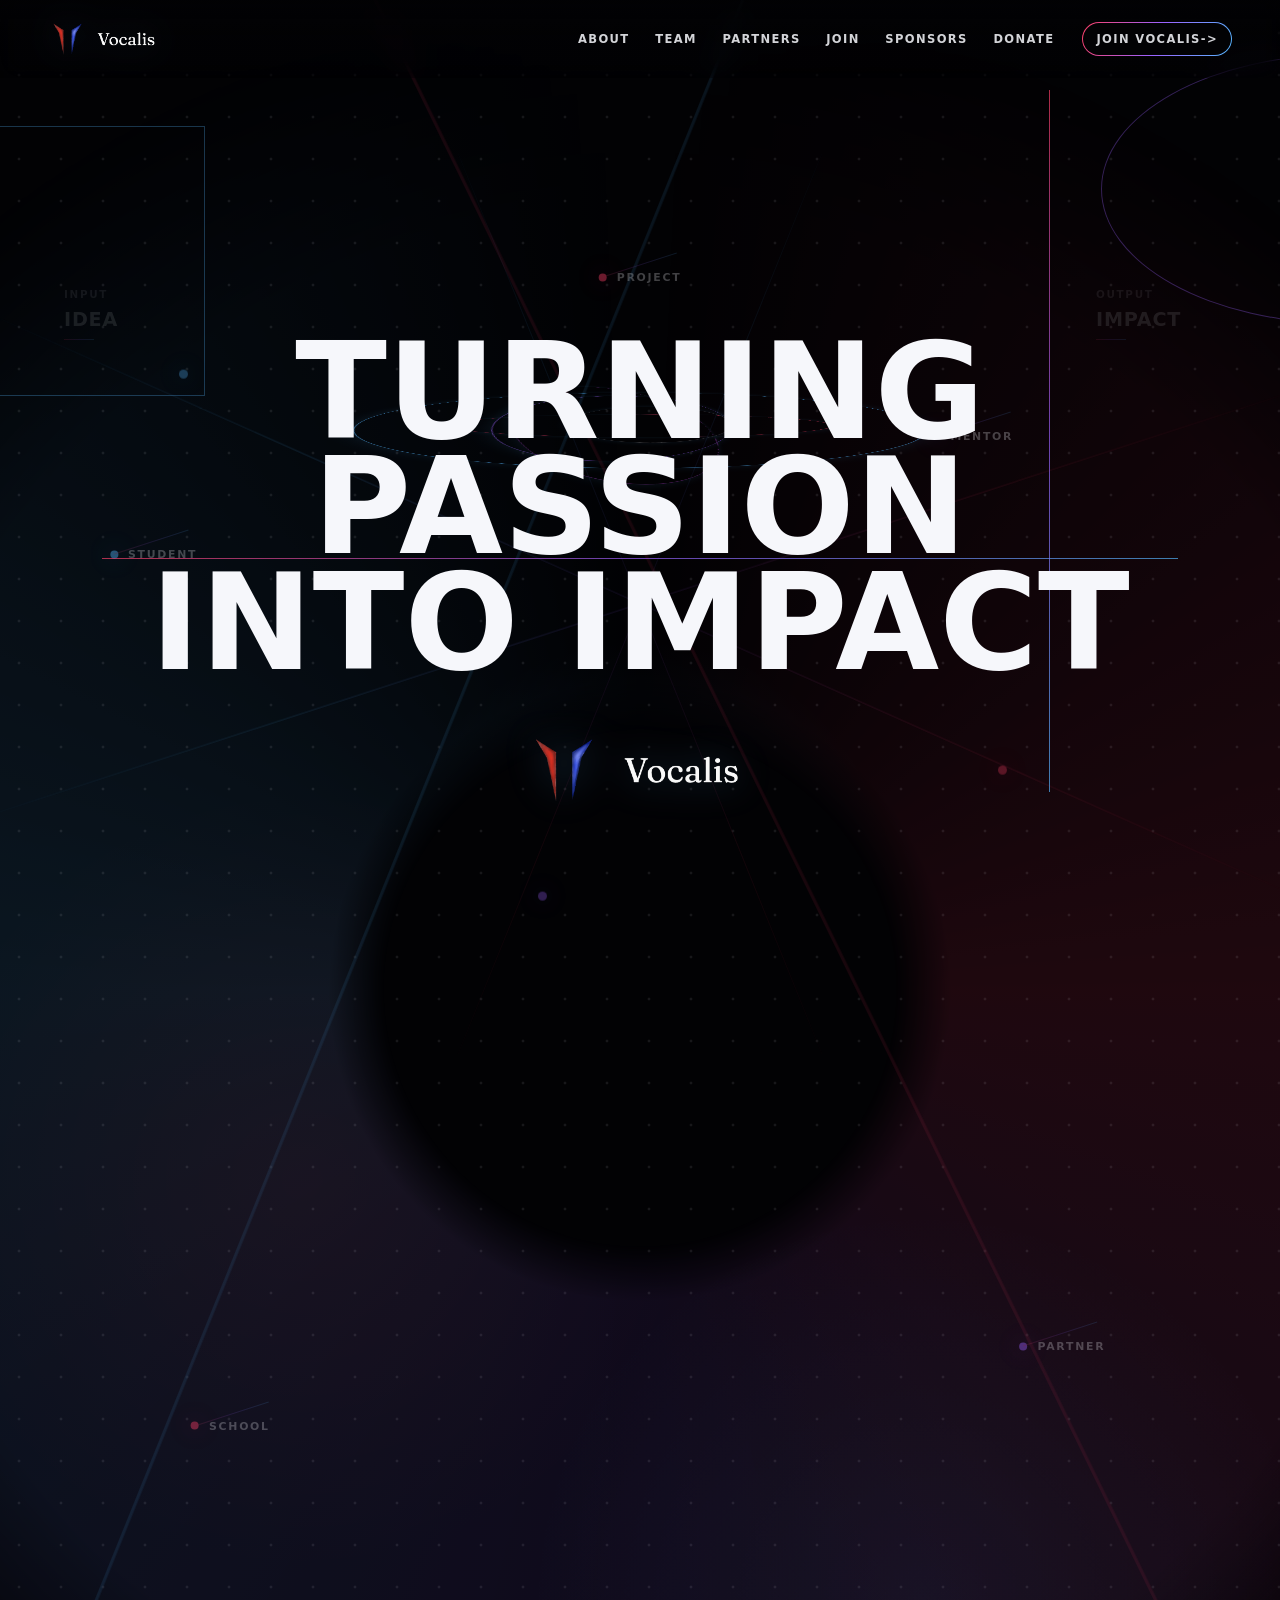
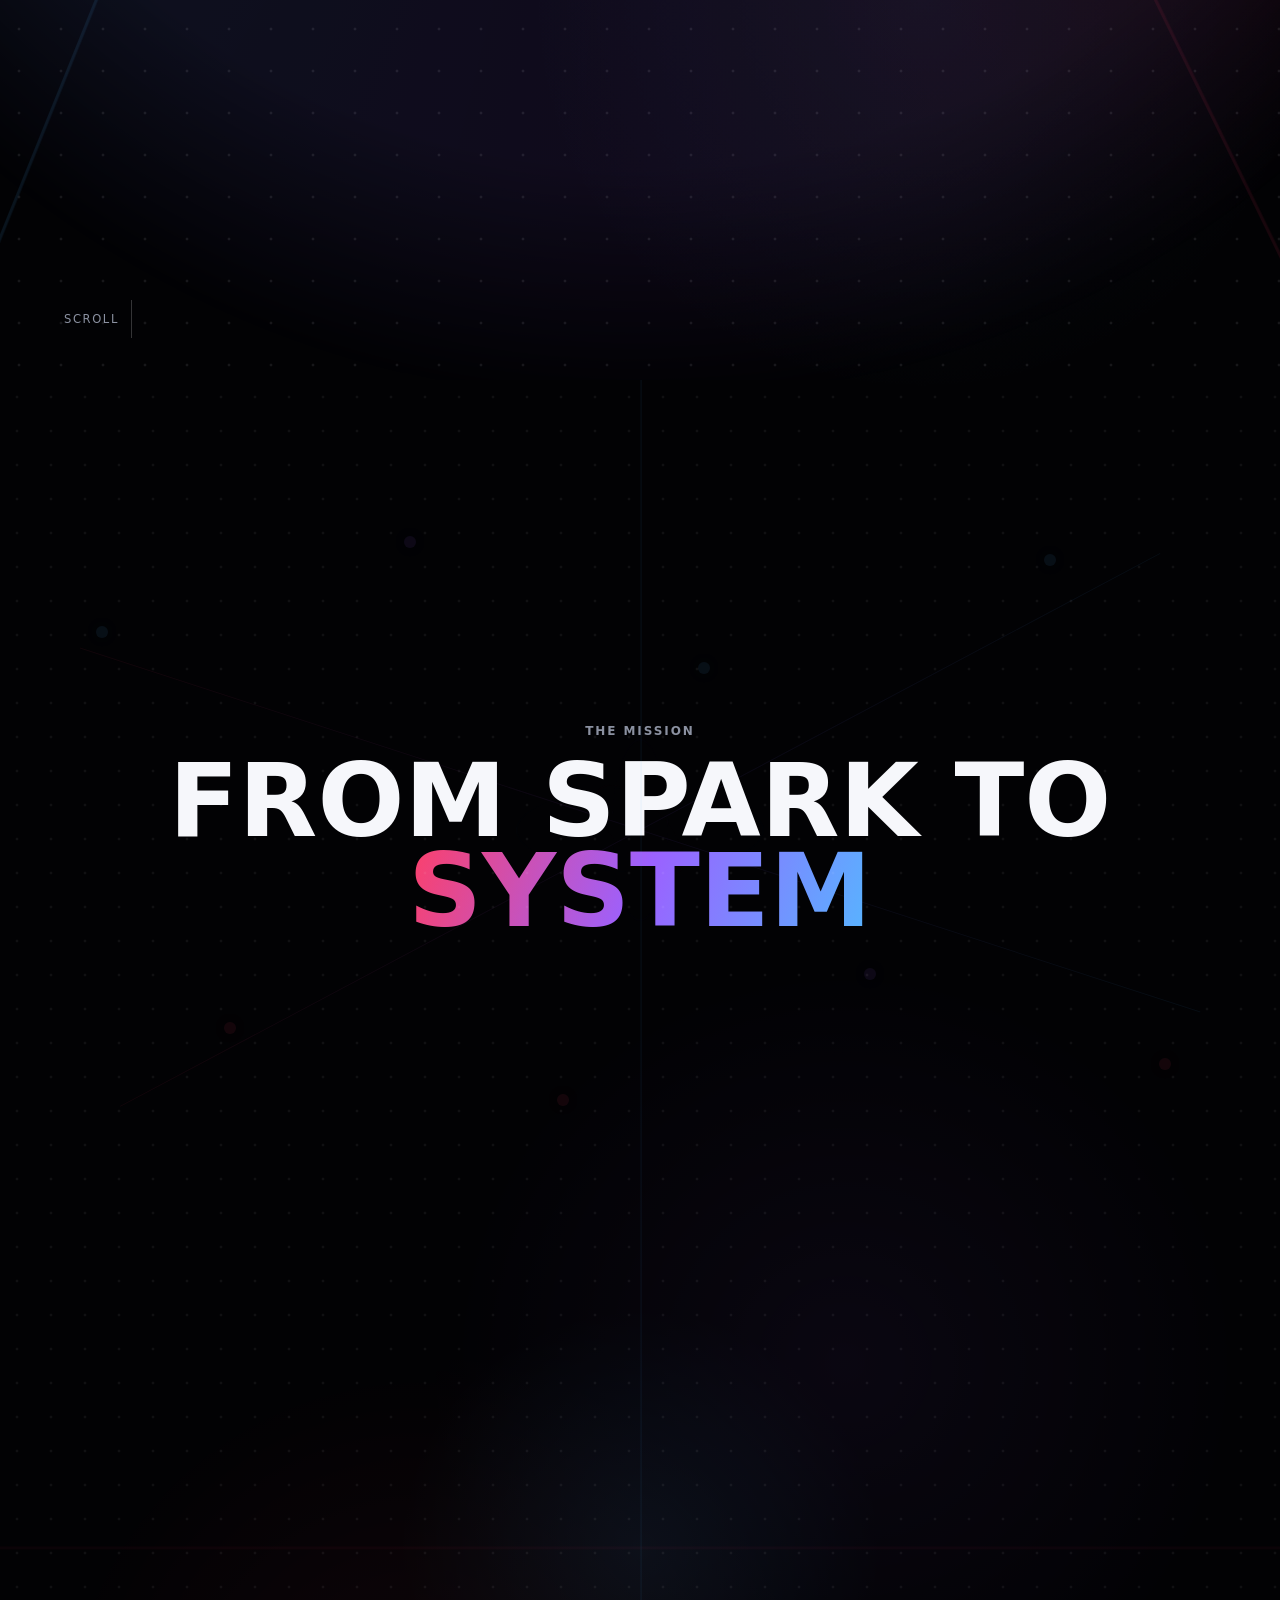
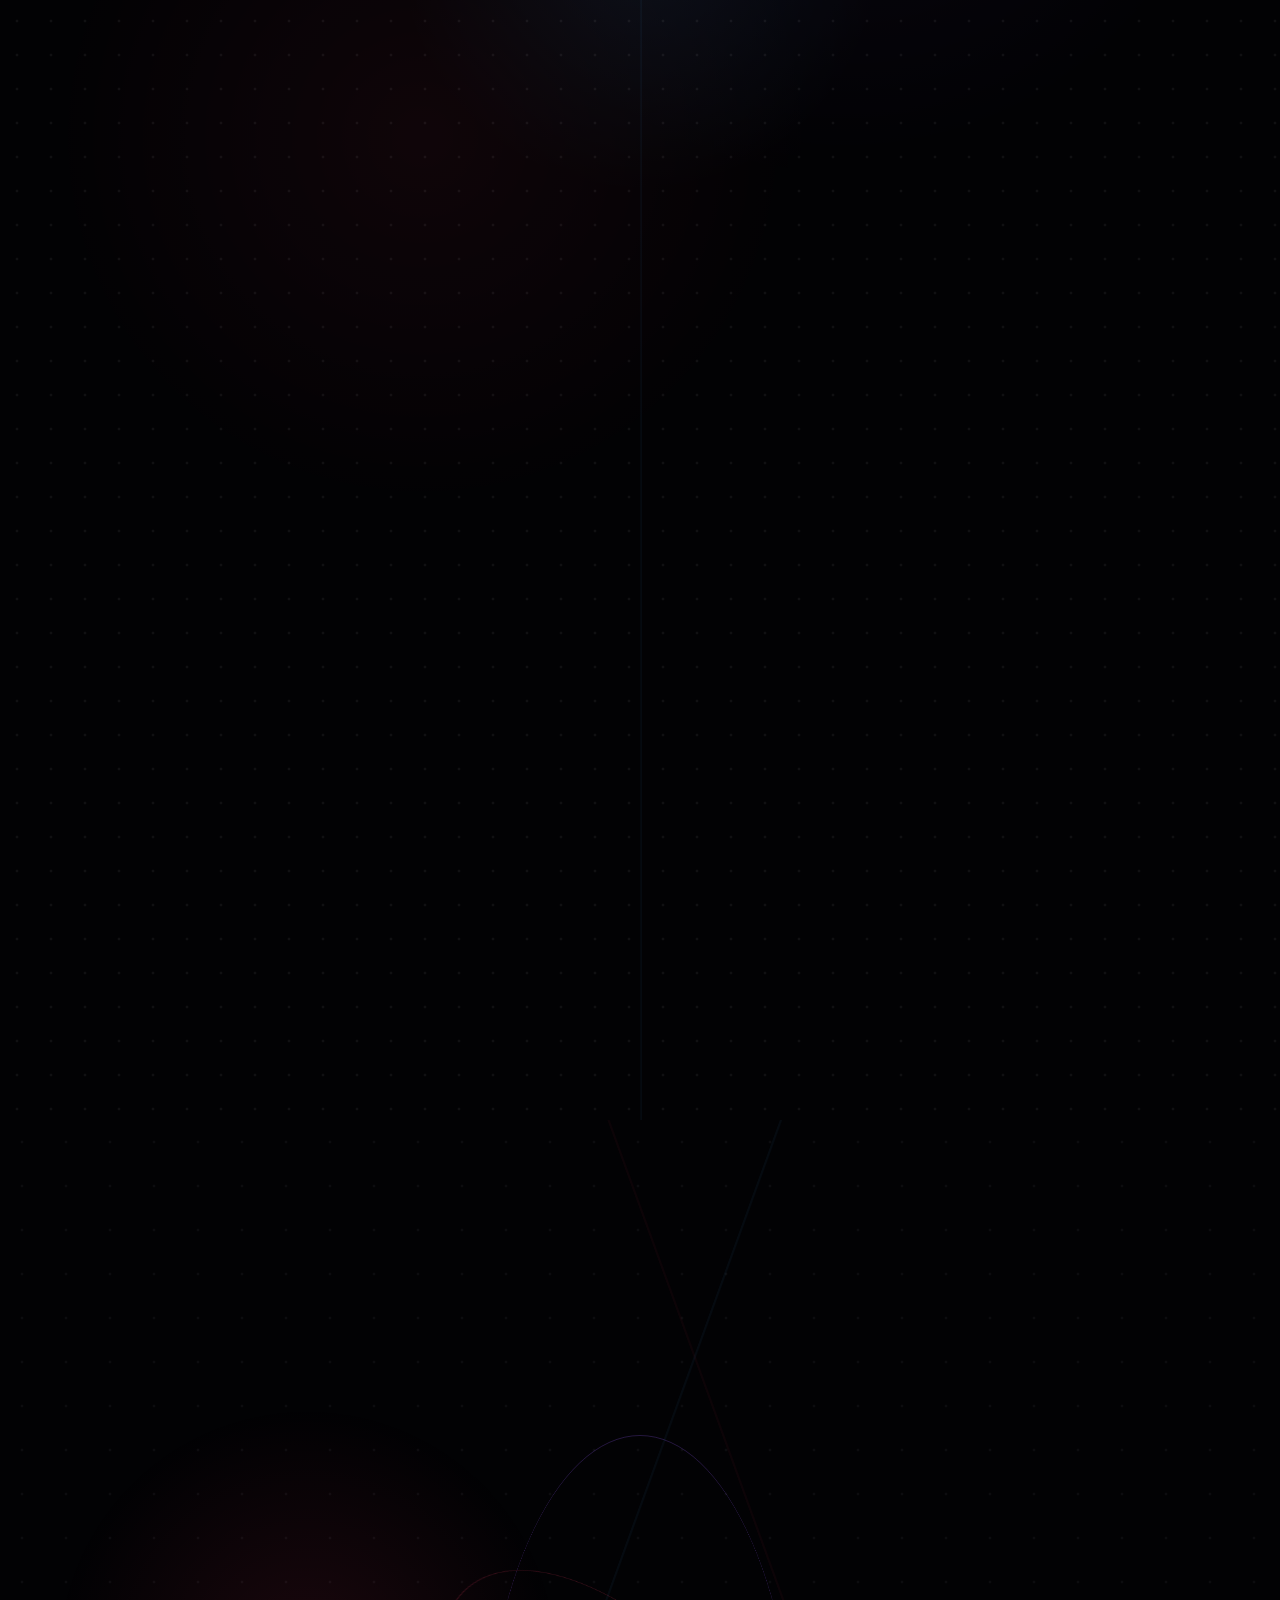
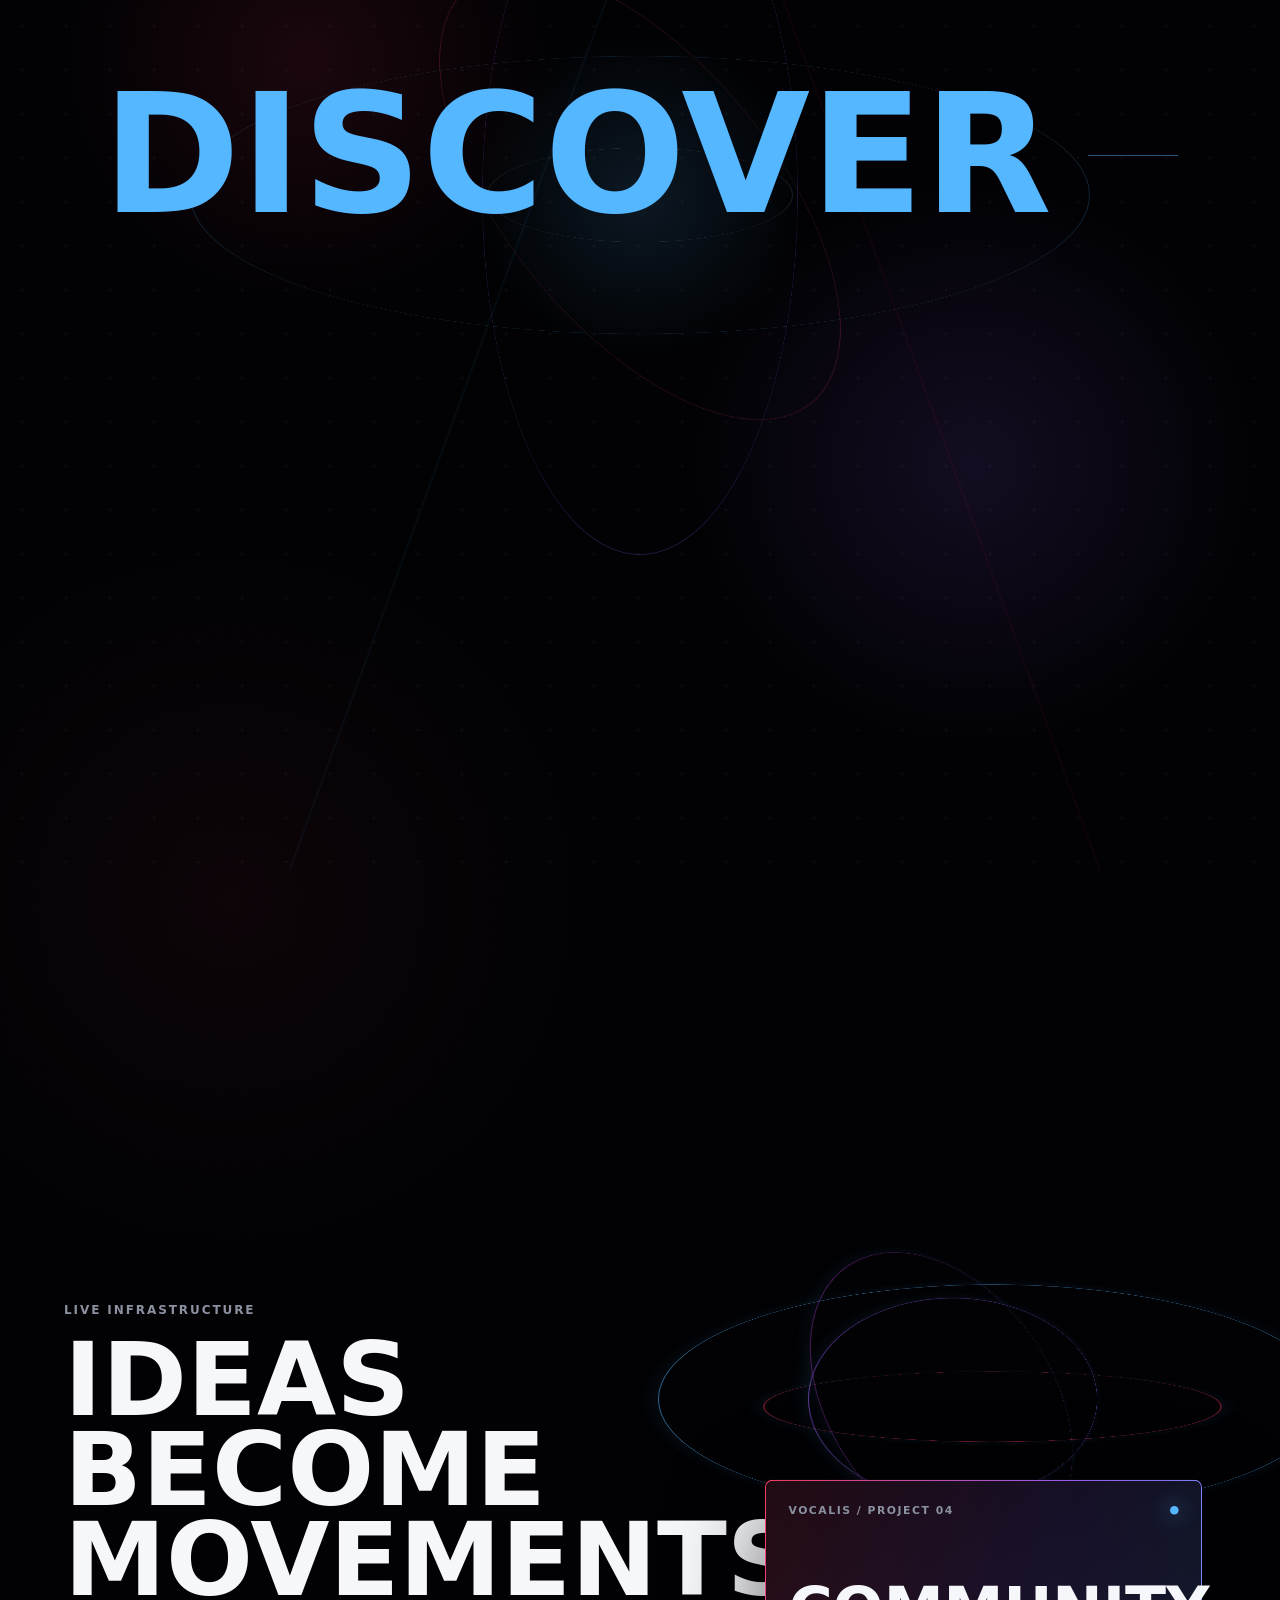
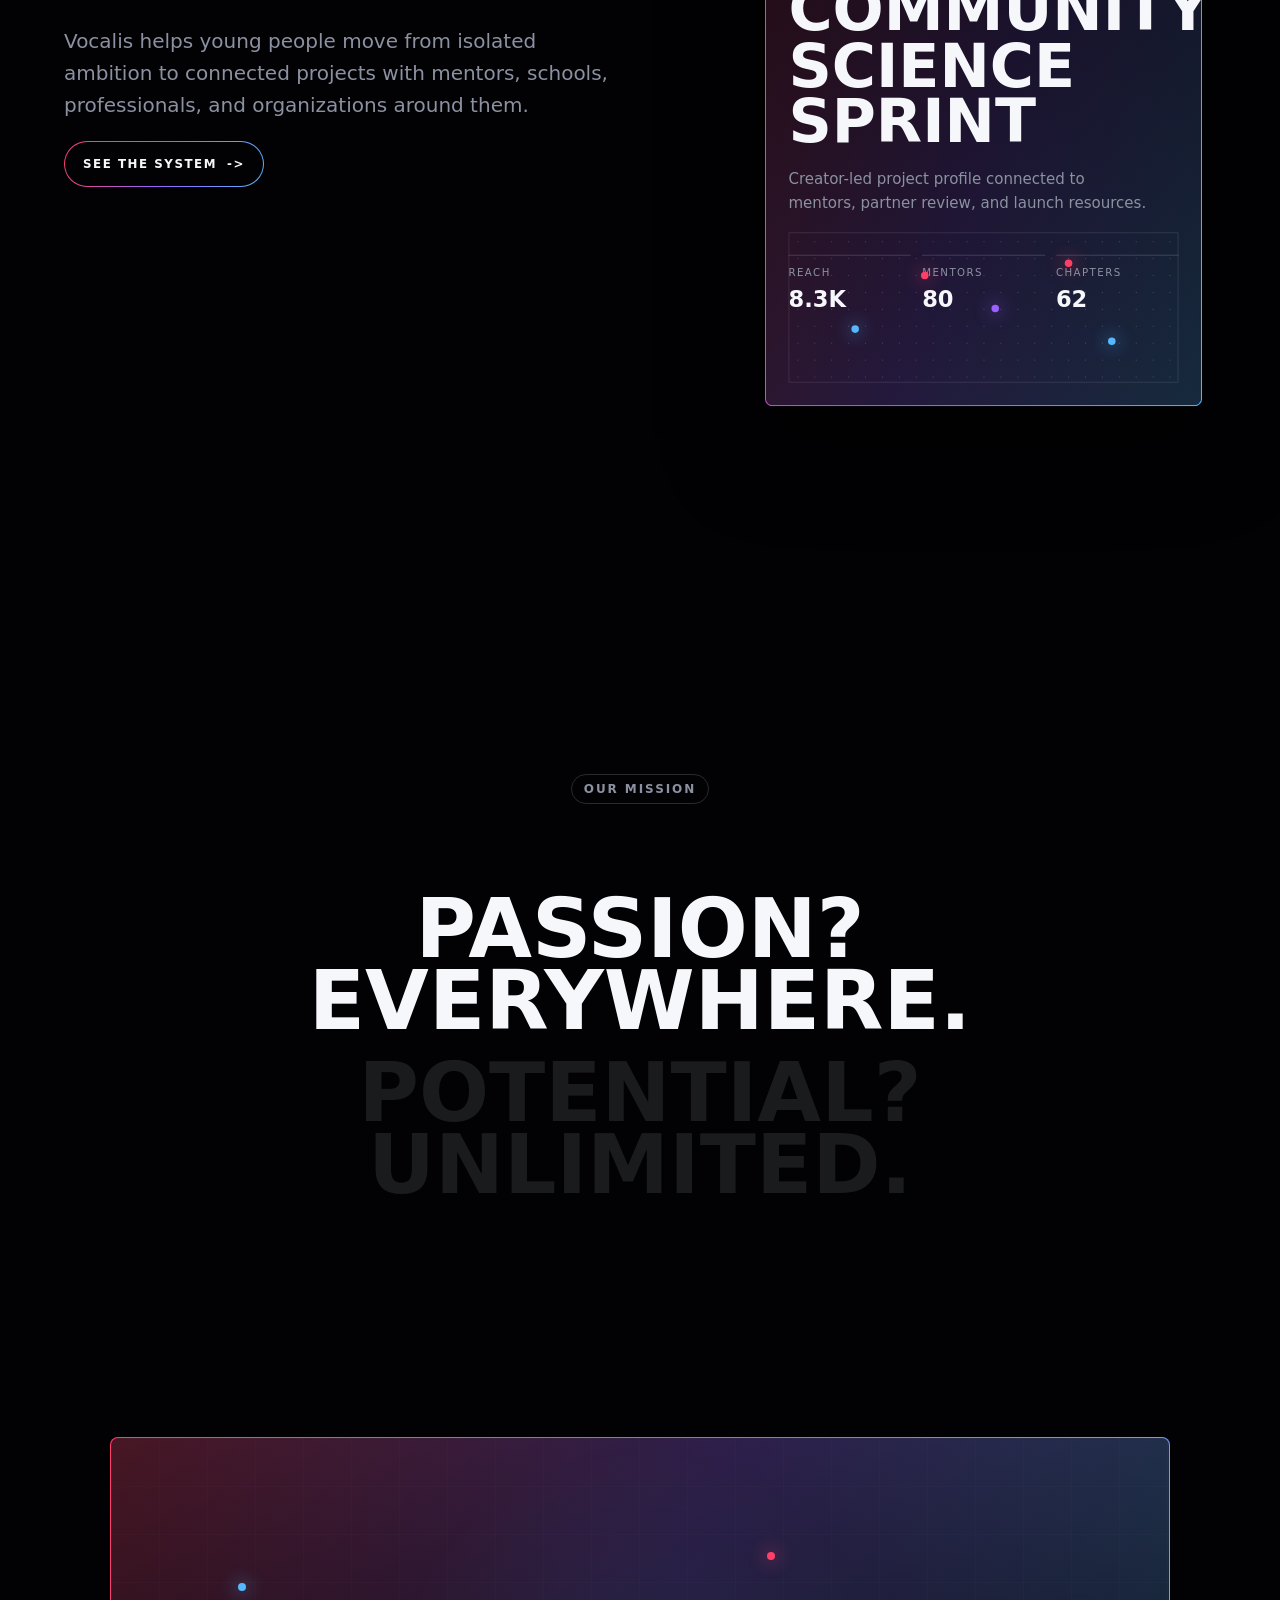
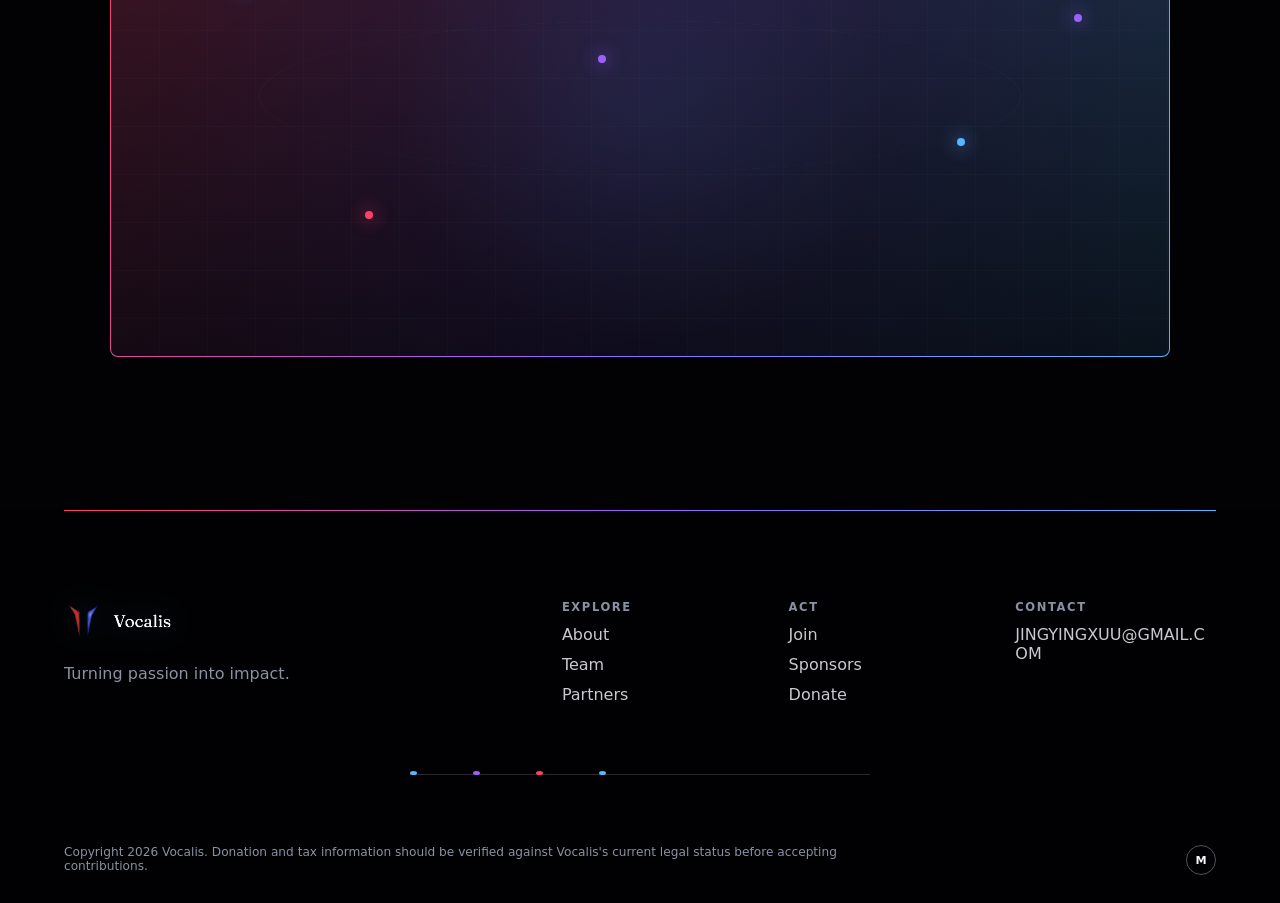
==== commit 344d8250: "Polishing I want to make sure the website data aligns perfectly. Would you mind helping me with a fe" ====
--- a/index.html
+++ b/index.html
@@ -106,18 +106,9 @@
             <p>Mentorship, review, and expert feedback around early concepts.</p>
           </div>
           <div class="collage-card data-card" style="--from-x: -48vw; --from-y: -8vh;">
-            <small>Signal</small>
-            <strong>137%</strong>
-            <p>More reach when young builders are connected to institutions.</p>
-          </div>
-          <div class="collage-card photo-card" style="--from-x: -42vw; --from-y: -34vh;">
-            <span></span>
-            <small>Field note</small>
-          </div>
-          <div class="collage-card stats-card" style="--from-x: -18vw; --from-y: 44vh;">
-            <small>Network</small>
-            <strong>5 pathways</strong>
-            <p>Students, mentors, leaders, partners, chapters.</p>
+            <small>Reach</small>
+            <strong>8.3K</strong>
+            <p>Current reach across the Vocalis network.</p>
           </div>
           <div class="collage-card project-card" style="--from-x: 42vw; --from-y: 34vh;">
             <small>Project</small>
@@ -126,17 +117,12 @@
           </div>
           <div class="collage-card mentor-card" style="--from-x: 46vw; --from-y: -4vh;">
             <small>Mentorship</small>
-            <strong>Expert loop</strong>
+            <strong>80 mentors</strong>
             <p>Students get feedback from people who understand the terrain.</p>
-          </div>
-          <div class="collage-card resource-card" style="--from-x: -44vw; --from-y: 28vh;">
-            <small>Resources</small>
-            <strong>Access map</strong>
-            <p>Schools, tools, funding, and professionals become reachable.</p>
           </div>
           <div class="collage-card chapter-card" style="--from-x: 16vw; --from-y: -42vh;">
             <small>Chapters</small>
-            <strong>Local nodes</strong>
+            <strong>62 chapters</strong>
             <p>Each community can become a launch point for new work.</p>
           </div>
         </div>
@@ -187,15 +173,15 @@
           <dl>
             <div>
               <dt>Reach</dt>
-              <dd>2.8K</dd>
+              <dd>8.3K</dd>
             </div>
             <div>
               <dt>Mentors</dt>
-              <dd>07</dd>
+              <dd>80</dd>
             </div>
             <div>
-              <dt>Progress</dt>
-              <dd>64%</dd>
+              <dt>Chapters</dt>
+              <dd>62</dd>
             </div>
           </dl>
           <div class="interface-map" aria-hidden="true">
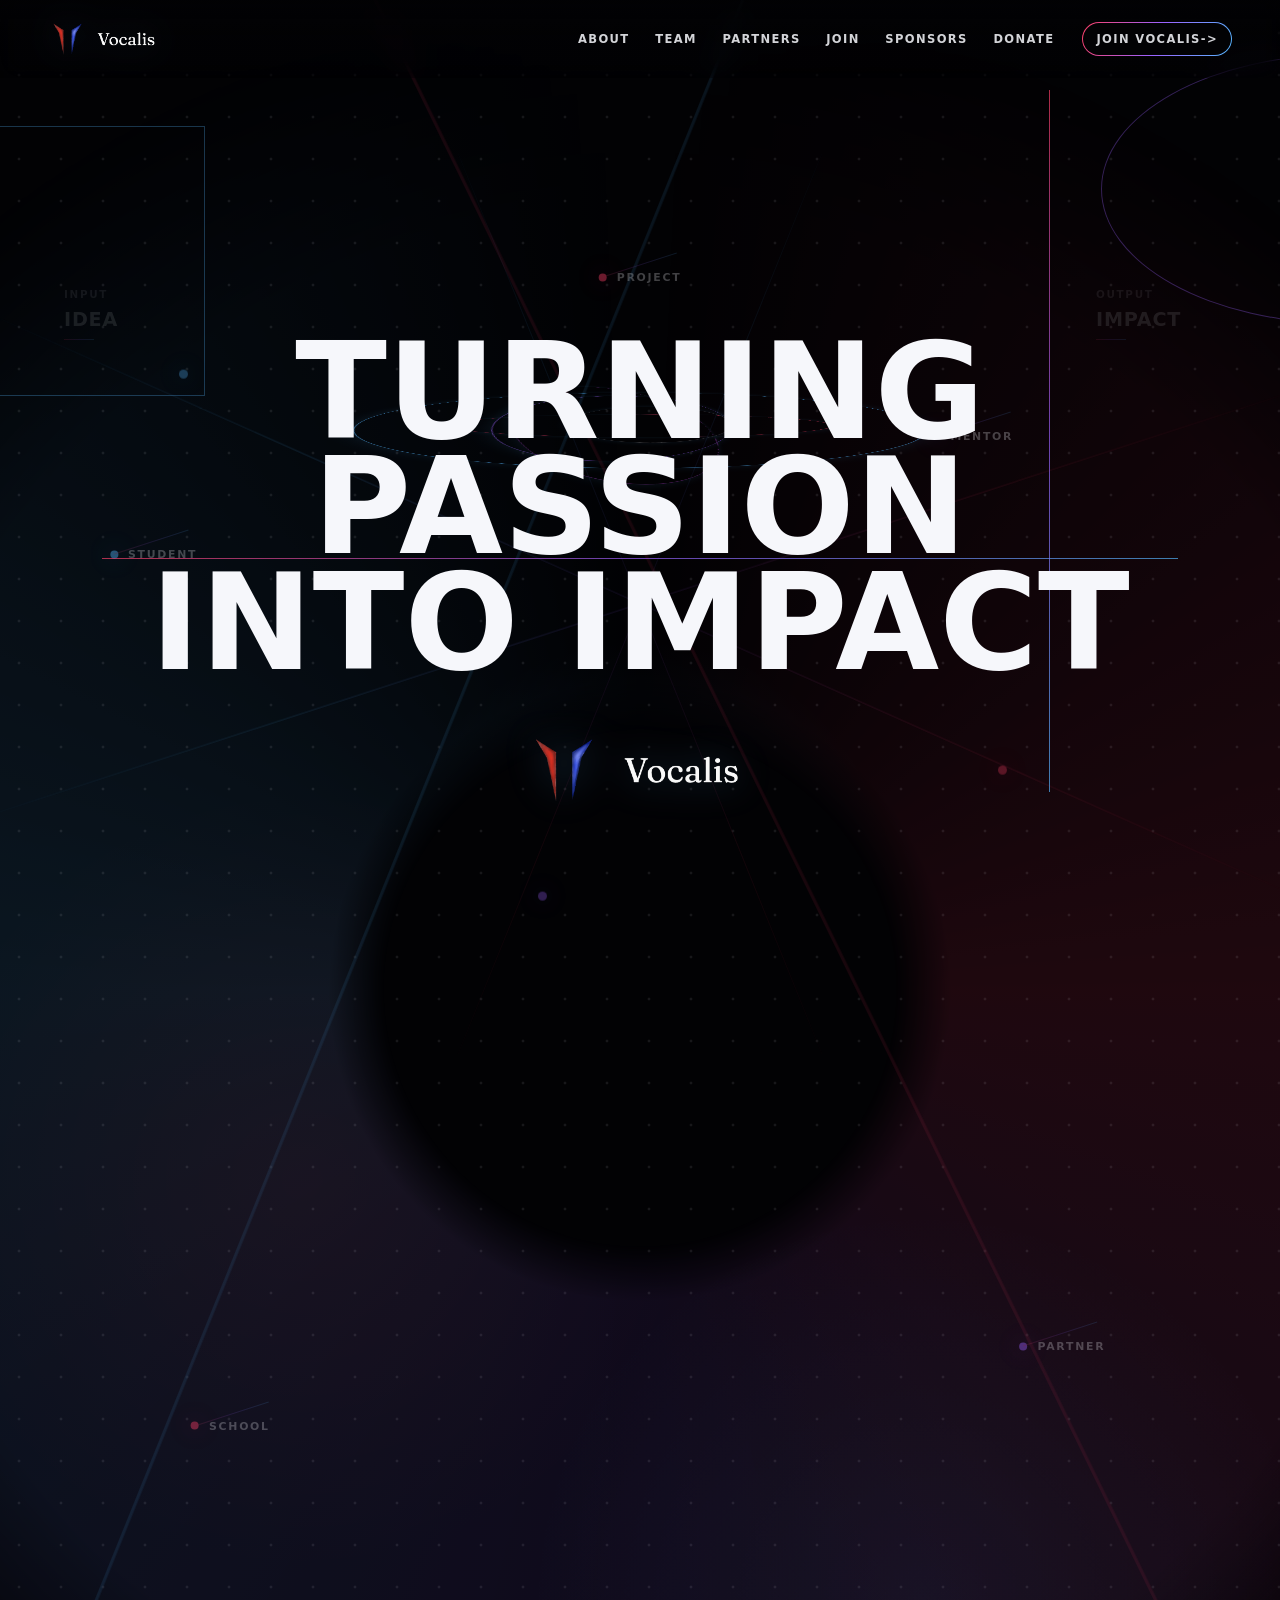
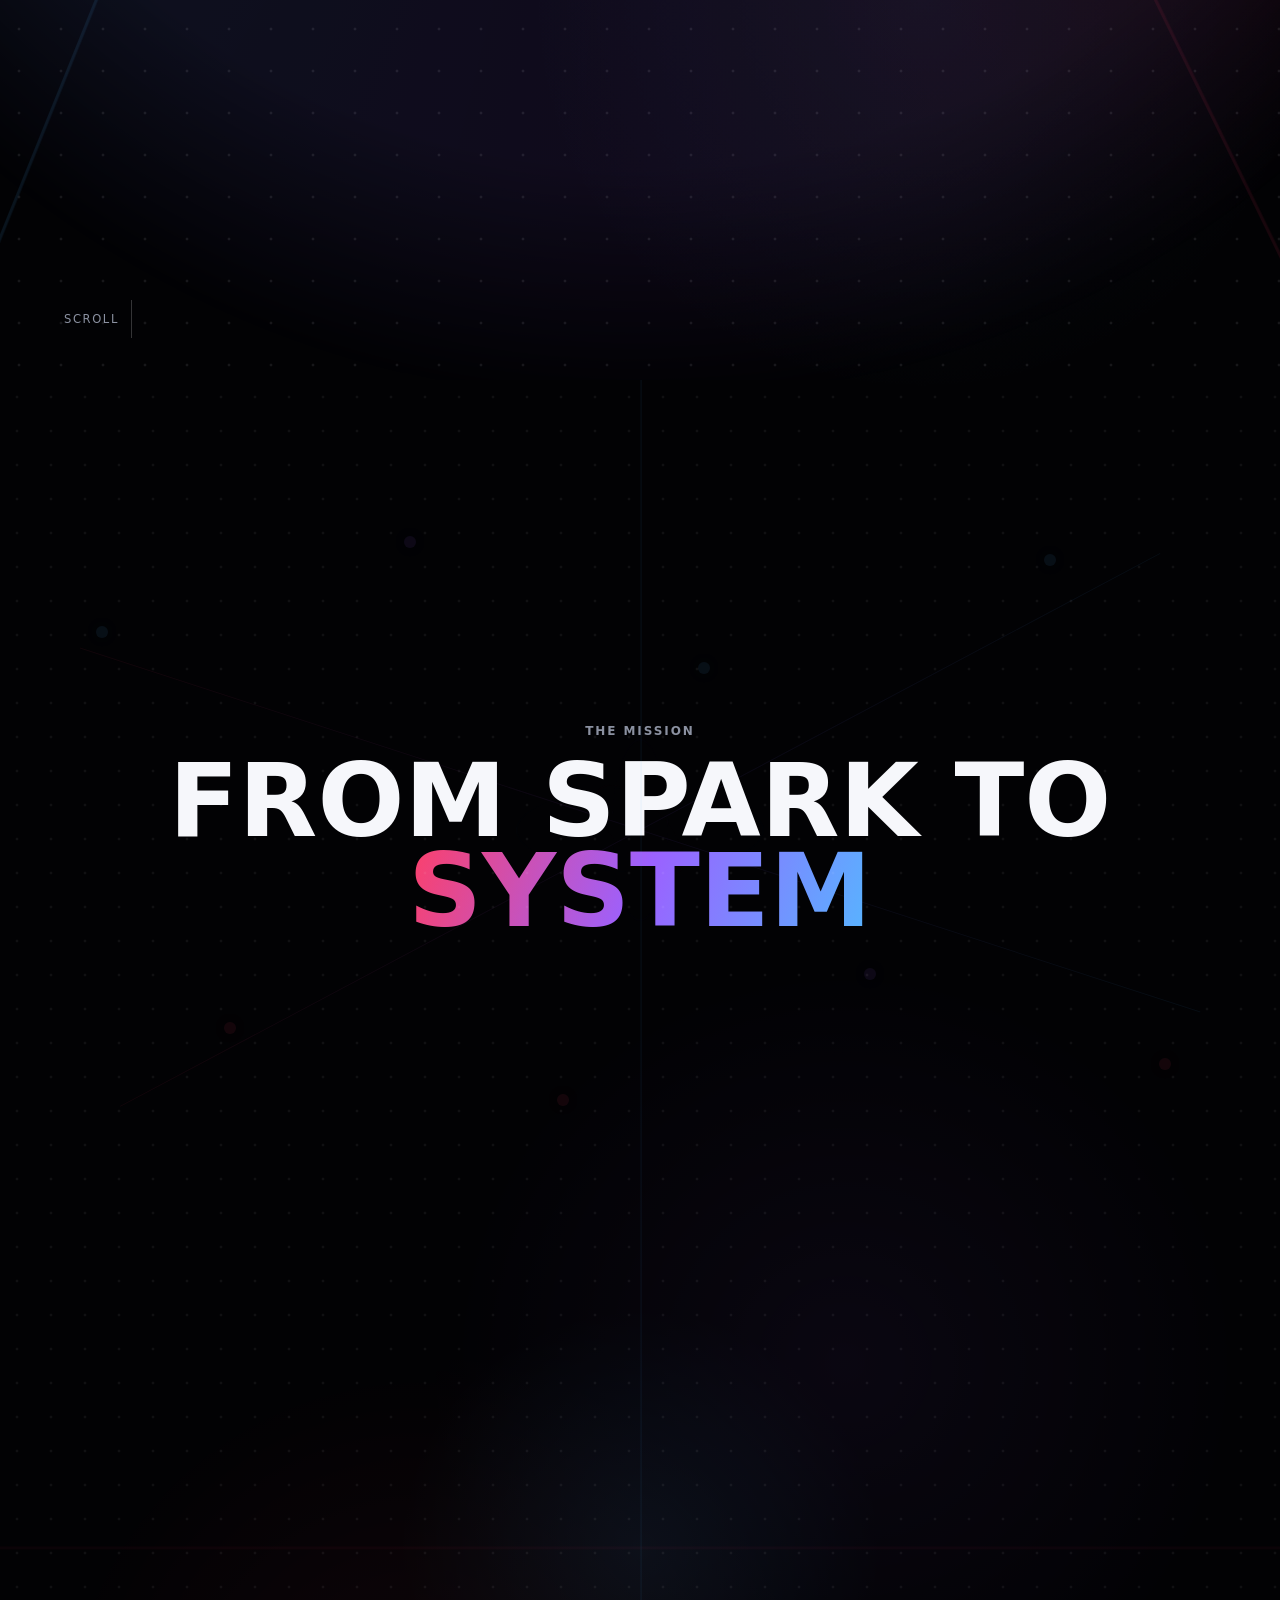
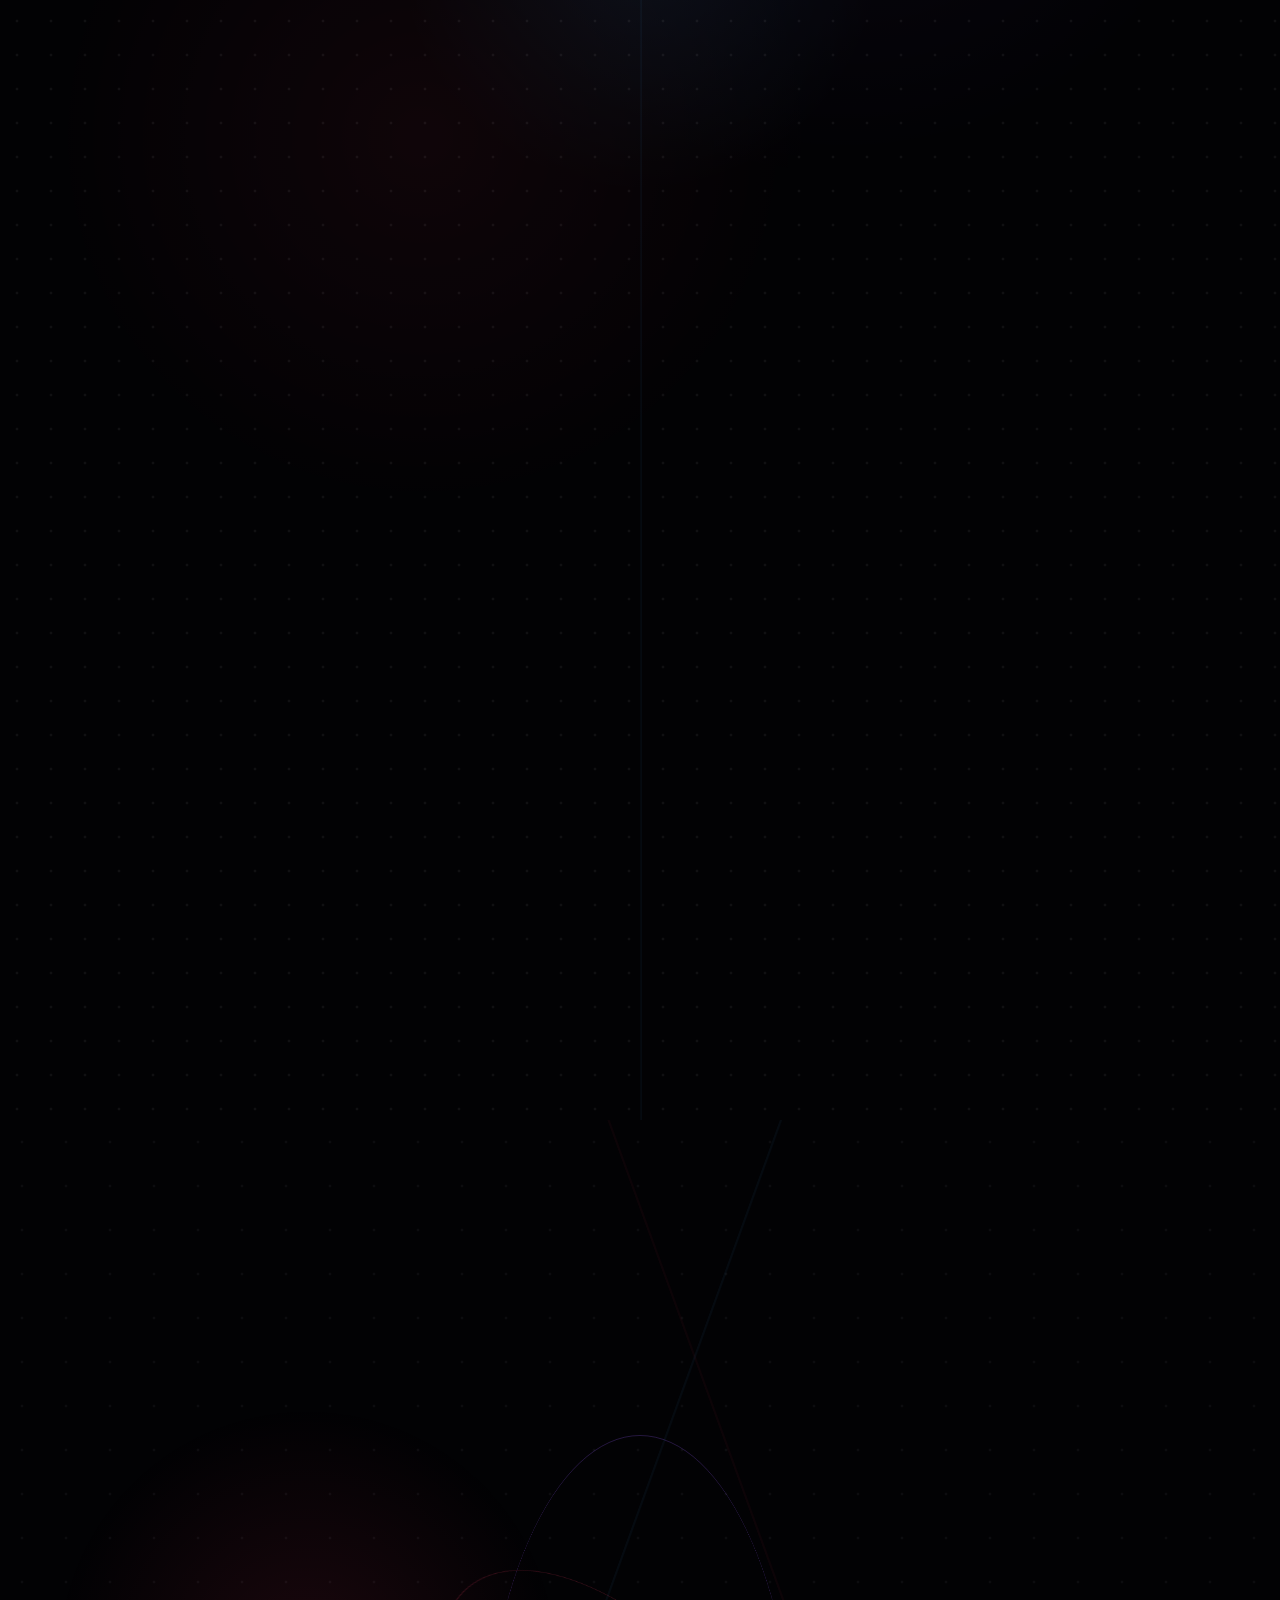
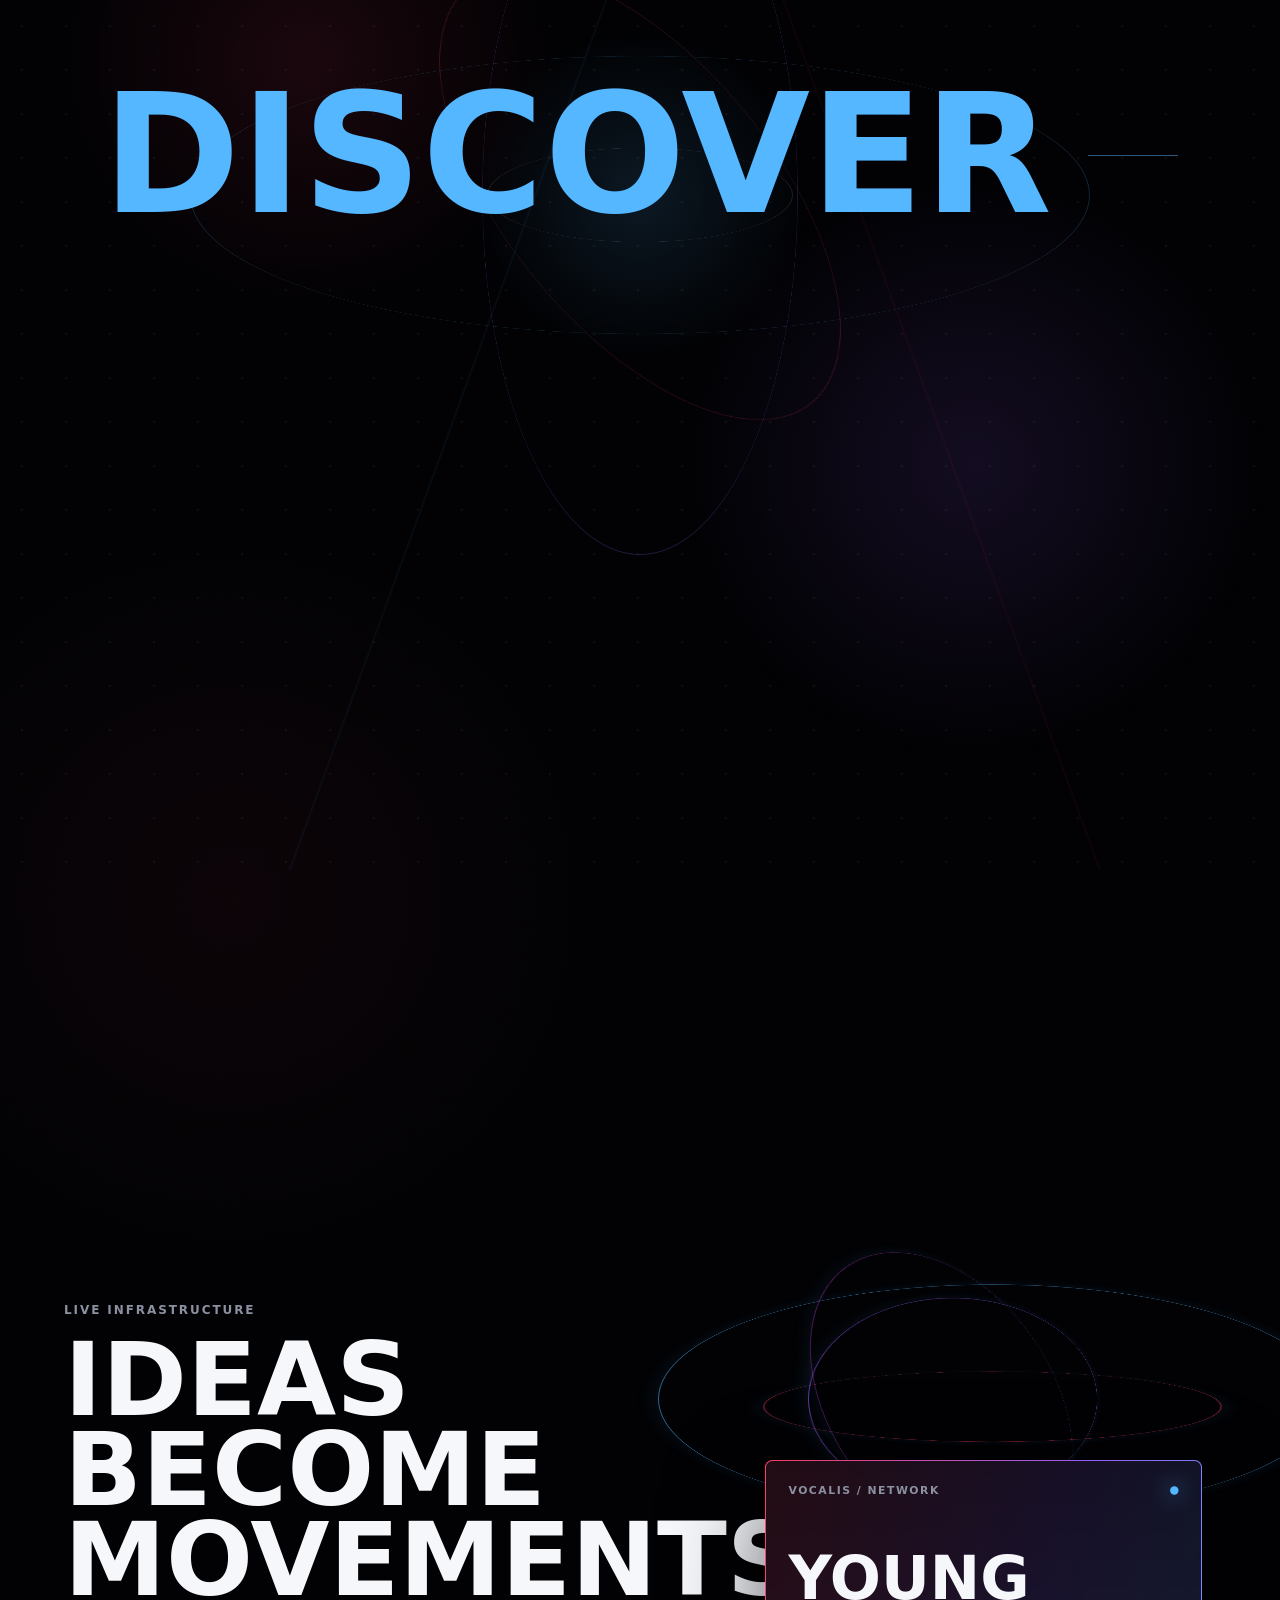
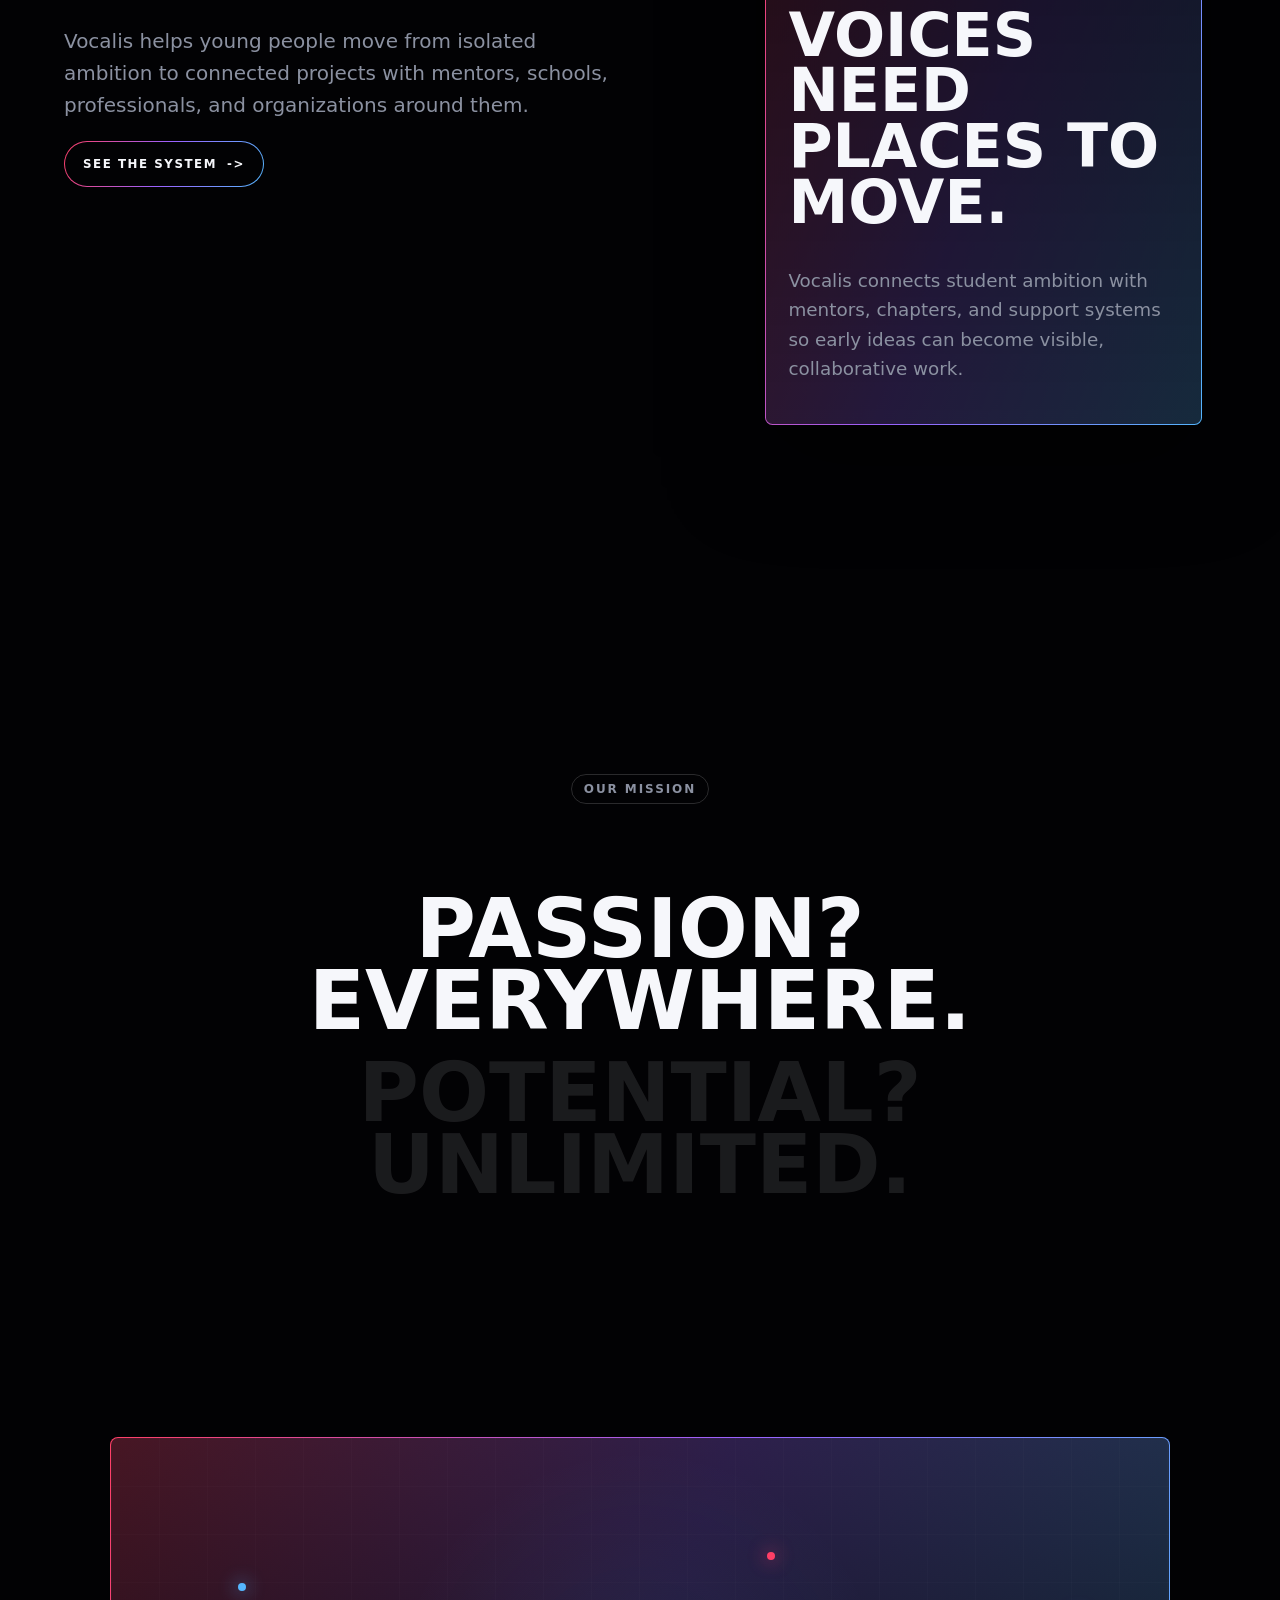
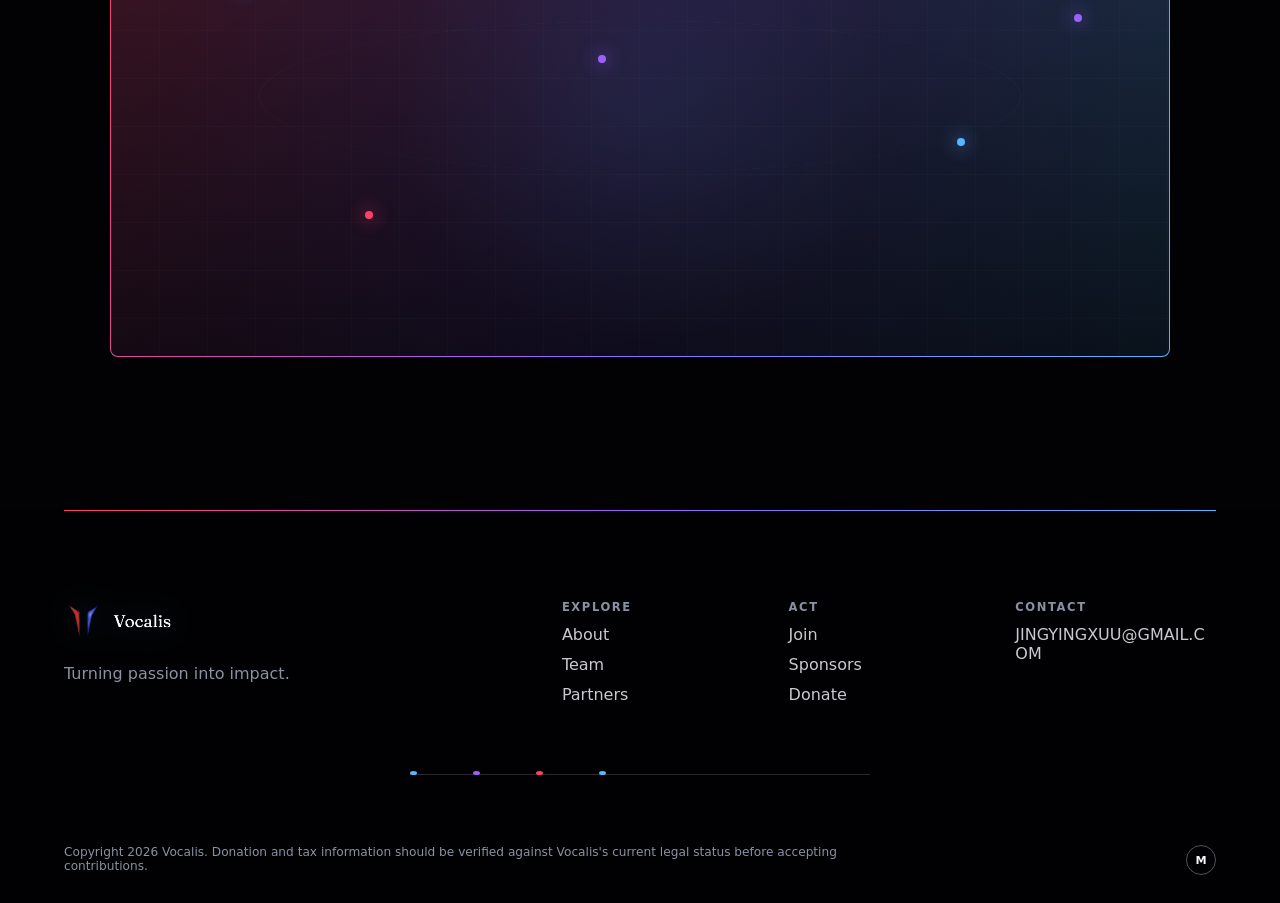
==== commit 5eeb6741: "Commit cards" ====
--- a/index.html
+++ b/index.html
@@ -100,7 +100,7 @@
             <span></span>
             <span></span>
           </div>
-          <div class="collage-card research-card" style="--from-x: 40vw; --from-y: -34vh;">
+          <div class="collage-card research-card" style="--from-x: -40vw; --from-y: -34vh;">
             <small>Research</small>
             <strong>Student idea lab</strong>
             <p>Mentorship, review, and expert feedback around early concepts.</p>
@@ -163,34 +163,13 @@
           <p>Vocalis helps young people move from isolated ambition to connected projects with mentors, schools, professionals, and organizations around them.</p>
           <a class="gradient-button" href="about.html" data-transition>See the system <span aria-hidden="true">-&gt;</span></a>
         </div>
-        <div class="project-interface" aria-label="Project profile preview">
+        <div class="project-interface network-language" aria-label="Vocalis network statement">
           <div class="interface-topline">
-            <span>VOCALIS / PROJECT 04</span>
+            <span>VOCALIS / NETWORK</span>
             <i></i>
           </div>
-          <h3>Community science sprint</h3>
-          <p>Creator-led project profile connected to mentors, partner review, and launch resources.</p>
-          <dl>
-            <div>
-              <dt>Reach</dt>
-              <dd>8.3K</dd>
-            </div>
-            <div>
-              <dt>Mentors</dt>
-              <dd>80</dd>
-            </div>
-            <div>
-              <dt>Chapters</dt>
-              <dd>62</dd>
-            </div>
-          </dl>
-          <div class="interface-map" aria-hidden="true">
-            <span style="--x: 16%; --y: 62%;"></span>
-            <span style="--x: 34%; --y: 26%;"></span>
-            <span style="--x: 52%; --y: 48%;"></span>
-            <span style="--x: 71%; --y: 18%;"></span>
-            <span style="--x: 82%; --y: 70%;"></span>
-          </div>
+          <h3>Young voices need places to move.</h3>
+          <p>Vocalis connects student ambition with mentors, chapters, and support systems so early ideas can become visible, collaborative work.</p>
         </div>
       </section>
 
--- a/styles.css
+++ b/styles.css
@@ -897,7 +897,8 @@
 
 .research-card {
   top: 14%;
-  right: 13%;
+  right: auto;
+  left: 10%;
 }
 
 .data-card {
@@ -935,8 +936,8 @@
 }
 
 .mentor-card {
-  top: 39%;
-  right: 6%;
+  top: 24%;
+  right: 8%;
 }
 
 .resource-card {
@@ -946,7 +947,8 @@
 
 .chapter-card {
   left: 50%;
-  top: 10%;
+  top: auto;
+  bottom: 8%;
   translate: -50% 0;
 }
 
@@ -1243,6 +1245,22 @@
   line-height: 1.6;
 }
 
+.network-language {
+  display: grid;
+  align-content: center;
+  min-height: 500px;
+}
+
+.network-language h3 {
+  margin-top: 58px;
+  max-width: 620px;
+}
+
+.network-language p {
+  max-width: 560px;
+  font-size: clamp(1.02rem, 1.55vw, 1.22rem);
+}
+
 .project-interface dl {
   display: grid;
   grid-template-columns: repeat(3, 1fr);
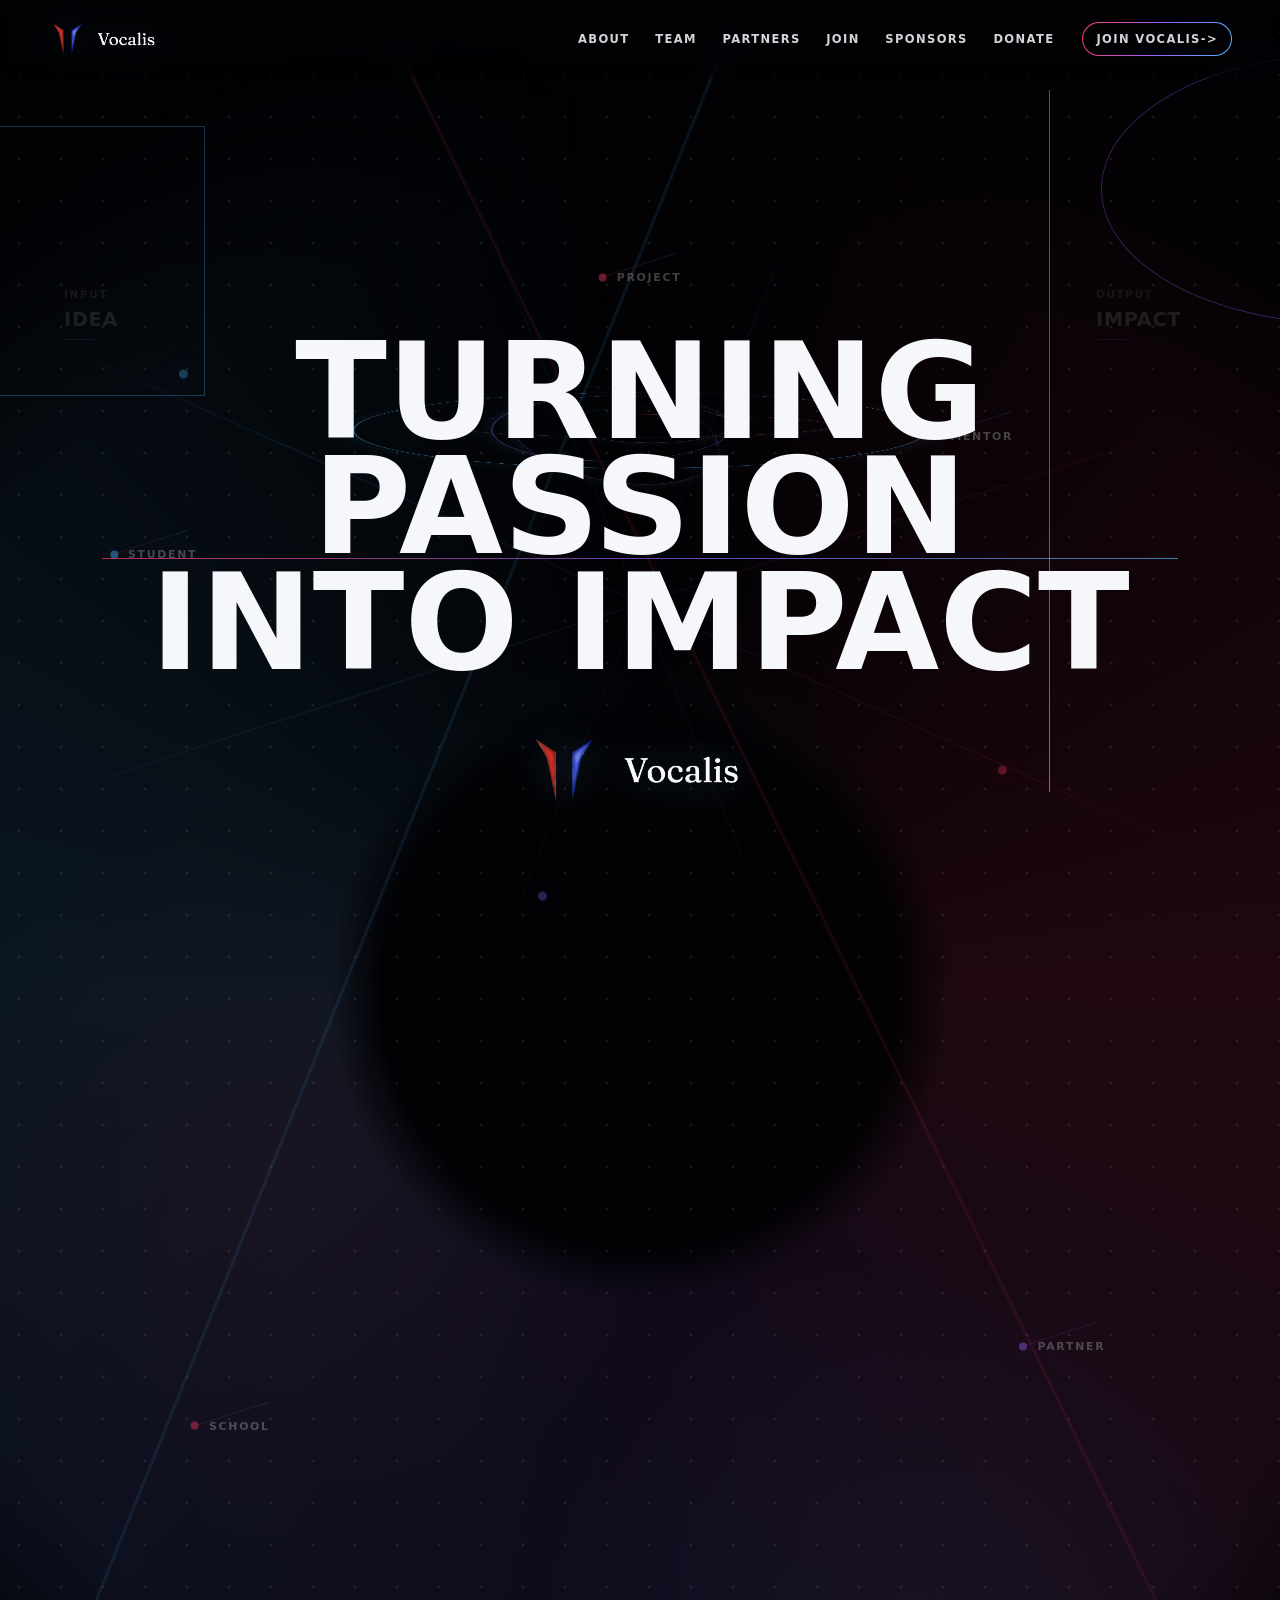
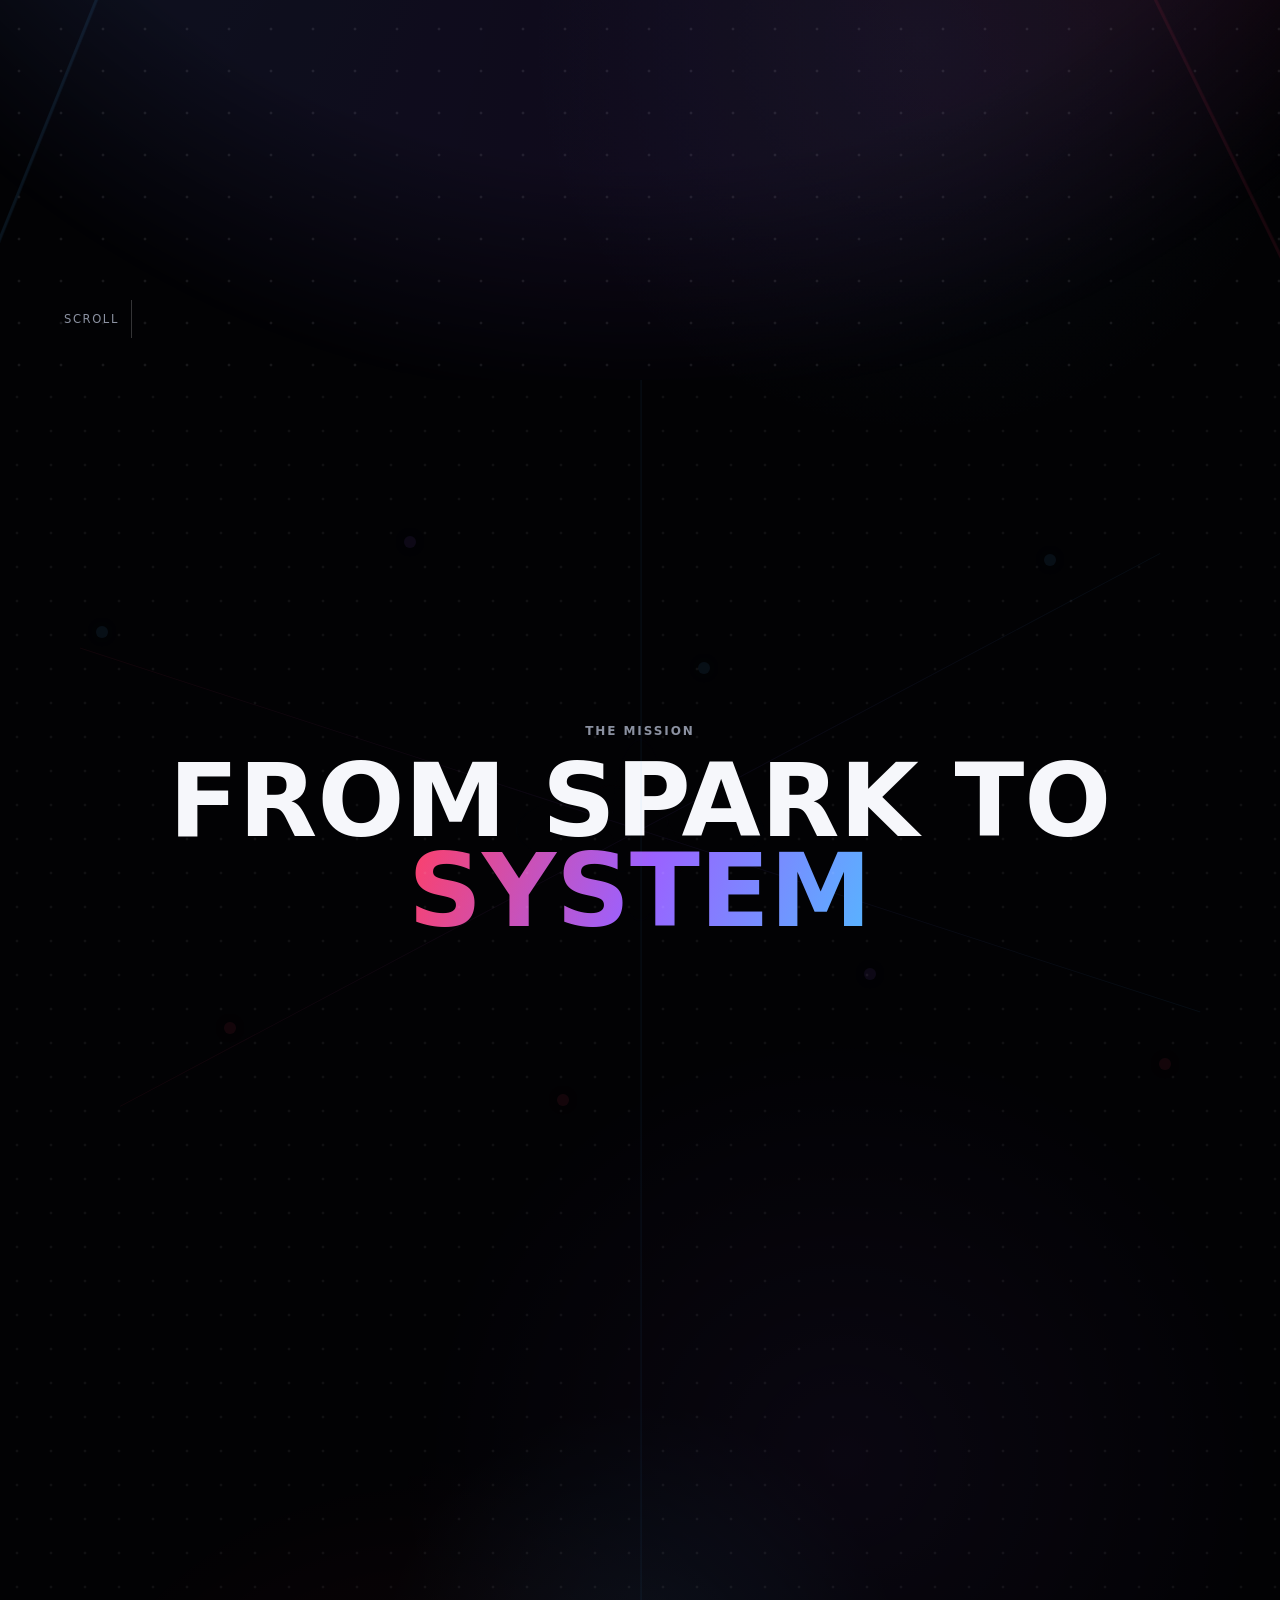
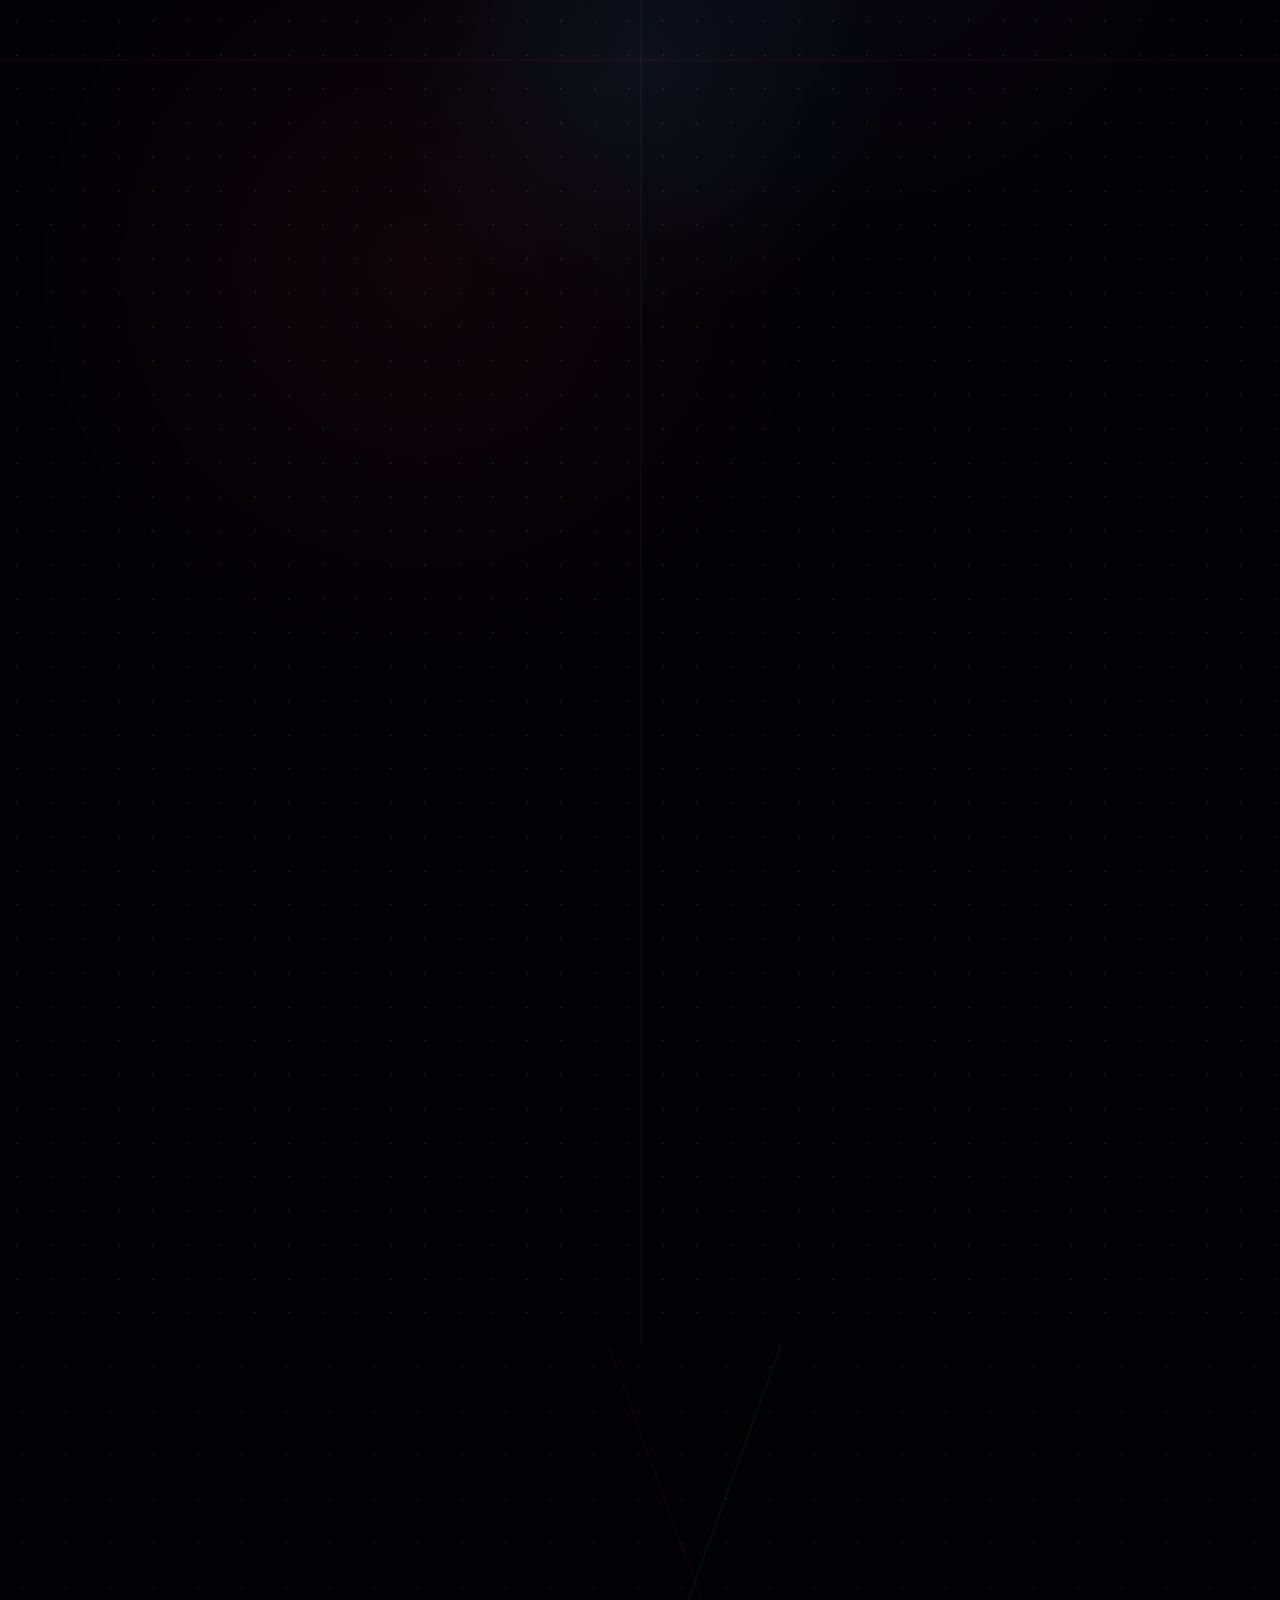
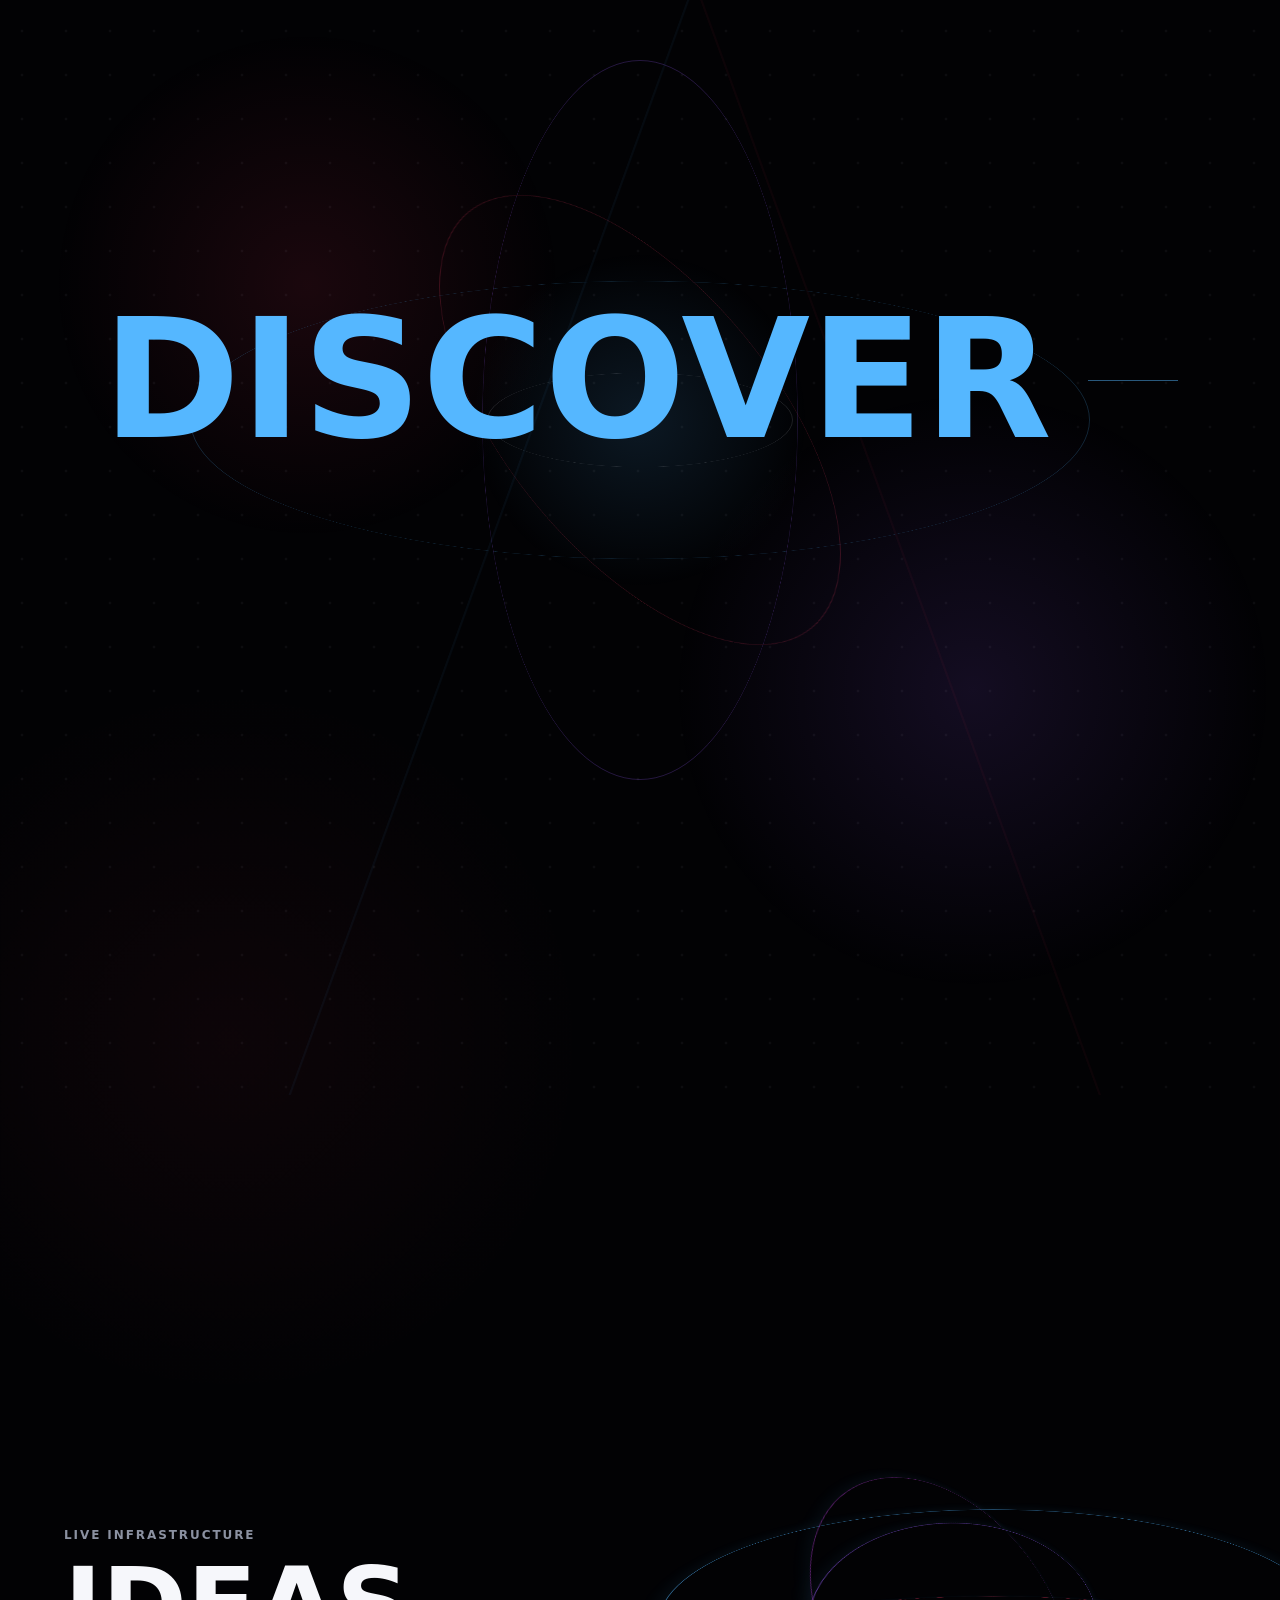
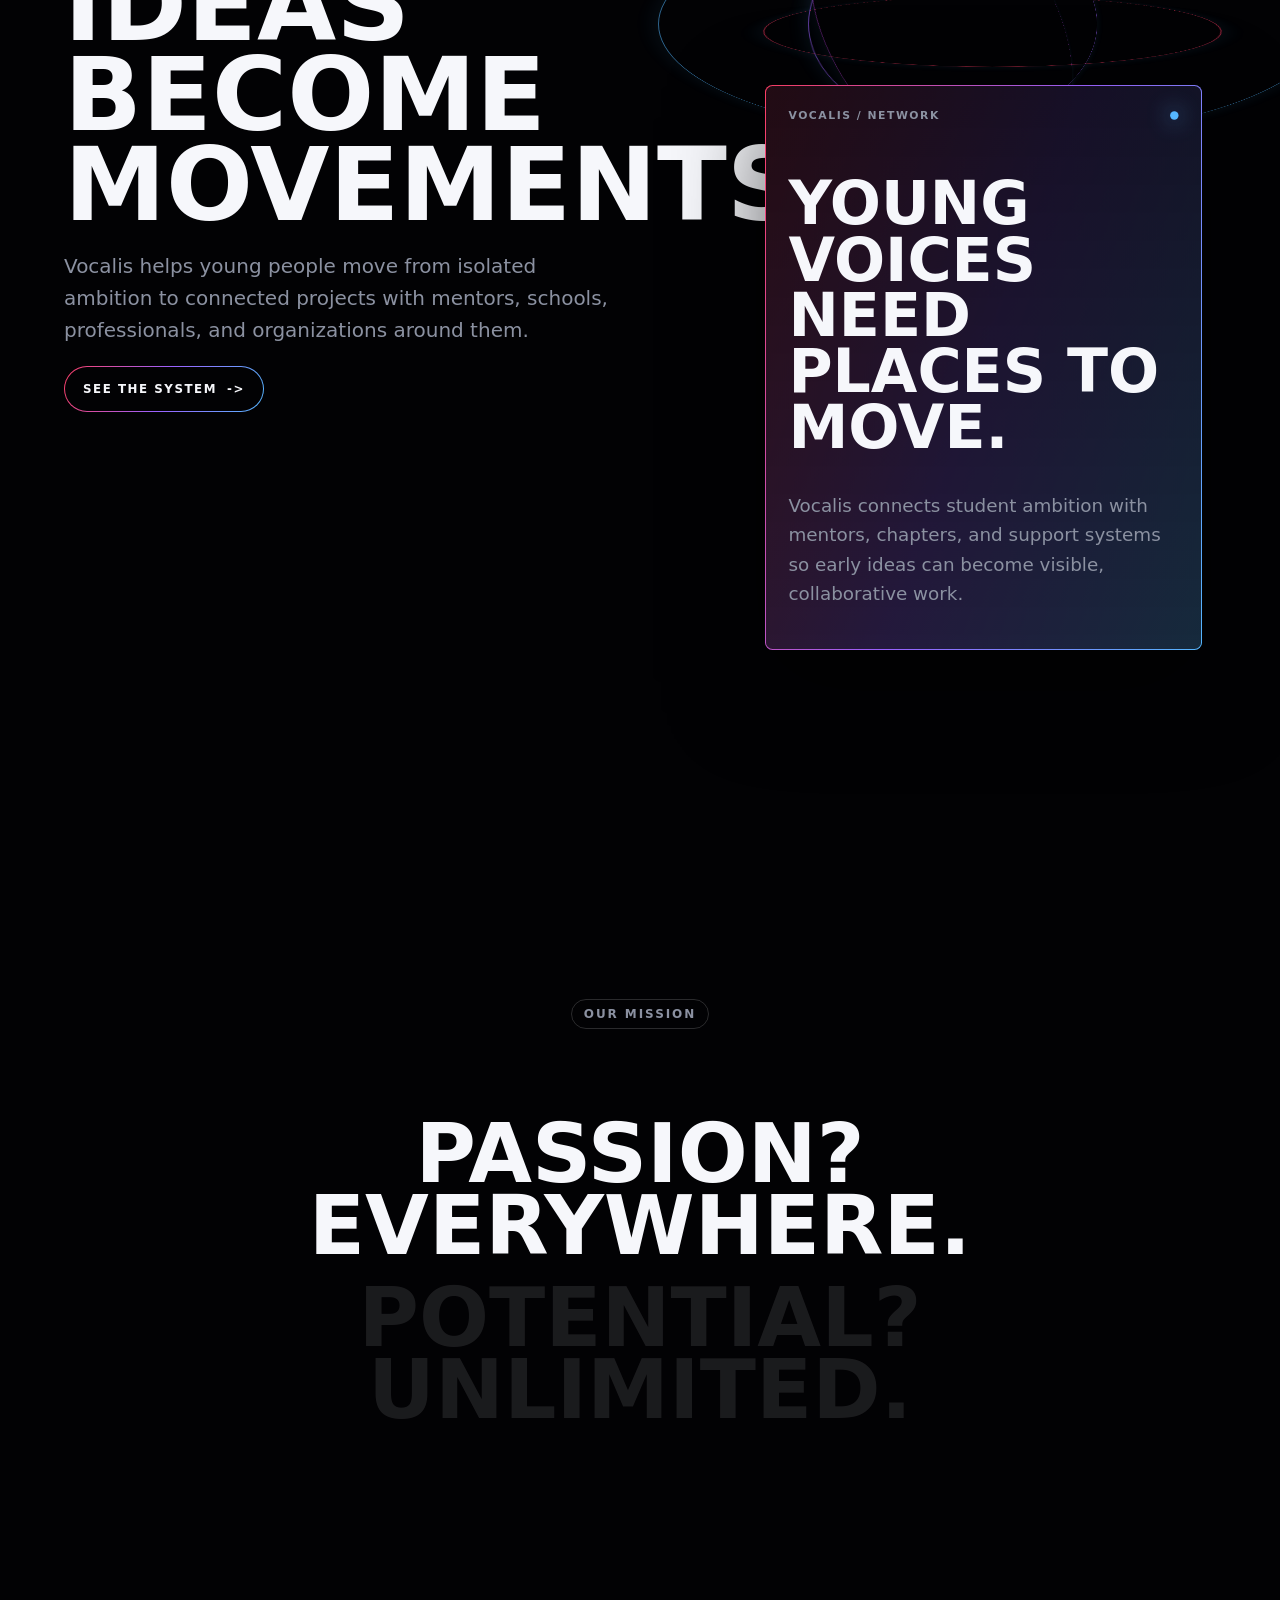
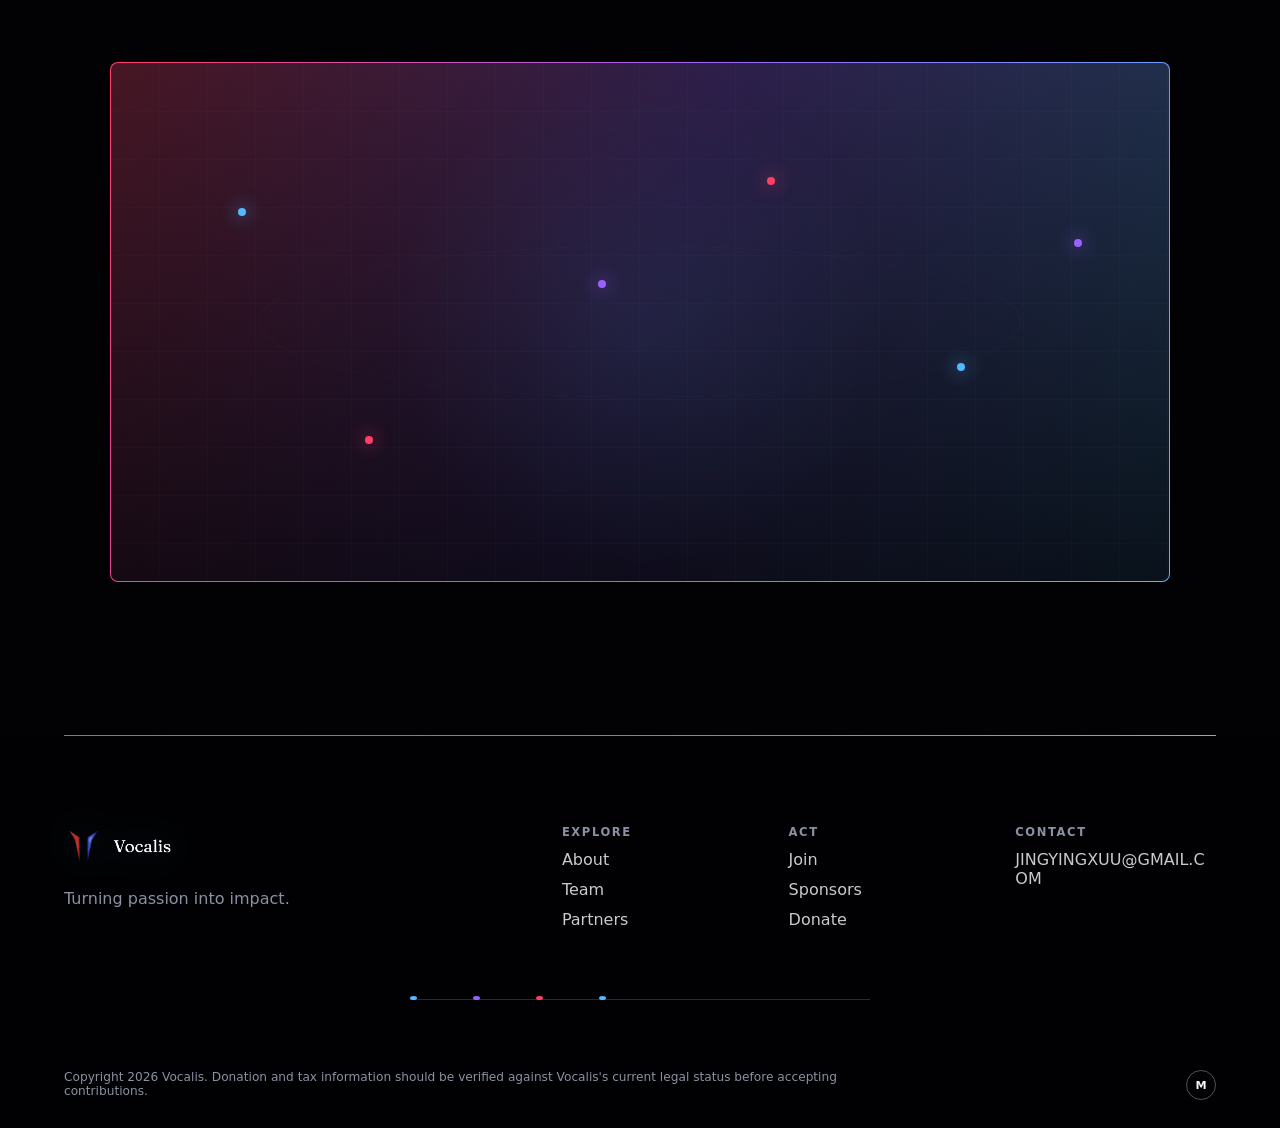
==== commit c1b8509d: "ci" ====
--- a/index.html
+++ b/index.html
@@ -79,7 +79,7 @@
         </div>
       </section>
 
-      <section class="section constellation scroll-scene" aria-labelledby="constellation-title" data-progress-speed="1.18" data-progress-offset="0.02" data-gather-end="0.48" data-release-start="0.56" data-release-end="0.96">
+      <section class="section constellation scroll-scene" aria-labelledby="constellation-title" data-progress-speed="0.98" data-progress-offset="0.02" data-gather-start="0.06" data-gather-end="0.76" data-release-start="0.96" data-release-end="1.18">
         <div class="constellation-sticky">
           <div class="constellation-map" aria-hidden="true">
             <span style="--x: 8%; --y: 28%; --d: 0;"></span>
--- a/styles.css
+++ b/styles.css
@@ -745,7 +745,7 @@
 
 .constellation {
   display: block;
-  min-height: 260svh;
+  min-height: 285svh;
   padding: 0;
   overflow: visible;
 }
@@ -852,10 +852,10 @@
   backdrop-filter: blur(14px);
   box-shadow: 0 18px 80px rgba(0, 0, 0, 0.36);
   overflow: hidden;
-  opacity: clamp(0, calc(var(--gather, var(--progress, 0)) * 2.3 - 0.14), 1);
+  opacity: clamp(0, calc(var(--gather, var(--progress, 0)) * 1.45 - 0.28), 1);
   transform:
-    translate3d(calc((1 - var(--gather, var(--progress, 0))) * var(--from-x)), calc((1 - var(--gather, var(--progress, 0))) * var(--from-y) + var(--release, 0) * -20vh), 0)
-    scale(calc(0.82 + var(--gather, var(--progress, 0)) * 0.18 - var(--release, 0) * 0.035));
+    translate3d(calc((1 - var(--gather, var(--progress, 0))) * var(--from-x)), calc((1 - var(--gather, var(--progress, 0))) * var(--from-y) + var(--release, 0) * -6vh), 0)
+    scale(calc(0.82 + var(--gather, var(--progress, 0)) * 0.18 - var(--release, 0) * 0.012));
   will-change: transform, opacity;
 }
 
@@ -902,7 +902,7 @@
 }
 
 .data-card {
-  top: 37%;
+  top: 46%;
   left: 8%;
   border-color: rgba(255, 63, 102, 0.44);
 }
@@ -931,13 +931,13 @@
 }
 
 .project-card {
-  right: 10%;
+  right: 4%;
   bottom: 16%;
 }
 
 .mentor-card {
   top: 24%;
-  right: 8%;
+  right: 4%;
 }
 
 .resource-card {
@@ -946,10 +946,11 @@
 }
 
 .chapter-card {
-  left: 50%;
-  top: auto;
-  bottom: 8%;
-  translate: -50% 0;
+  left: auto;
+  right: 31%;
+  top: 44%;
+  bottom: auto;
+  translate: none;
 }
 
 .home-nexus {
